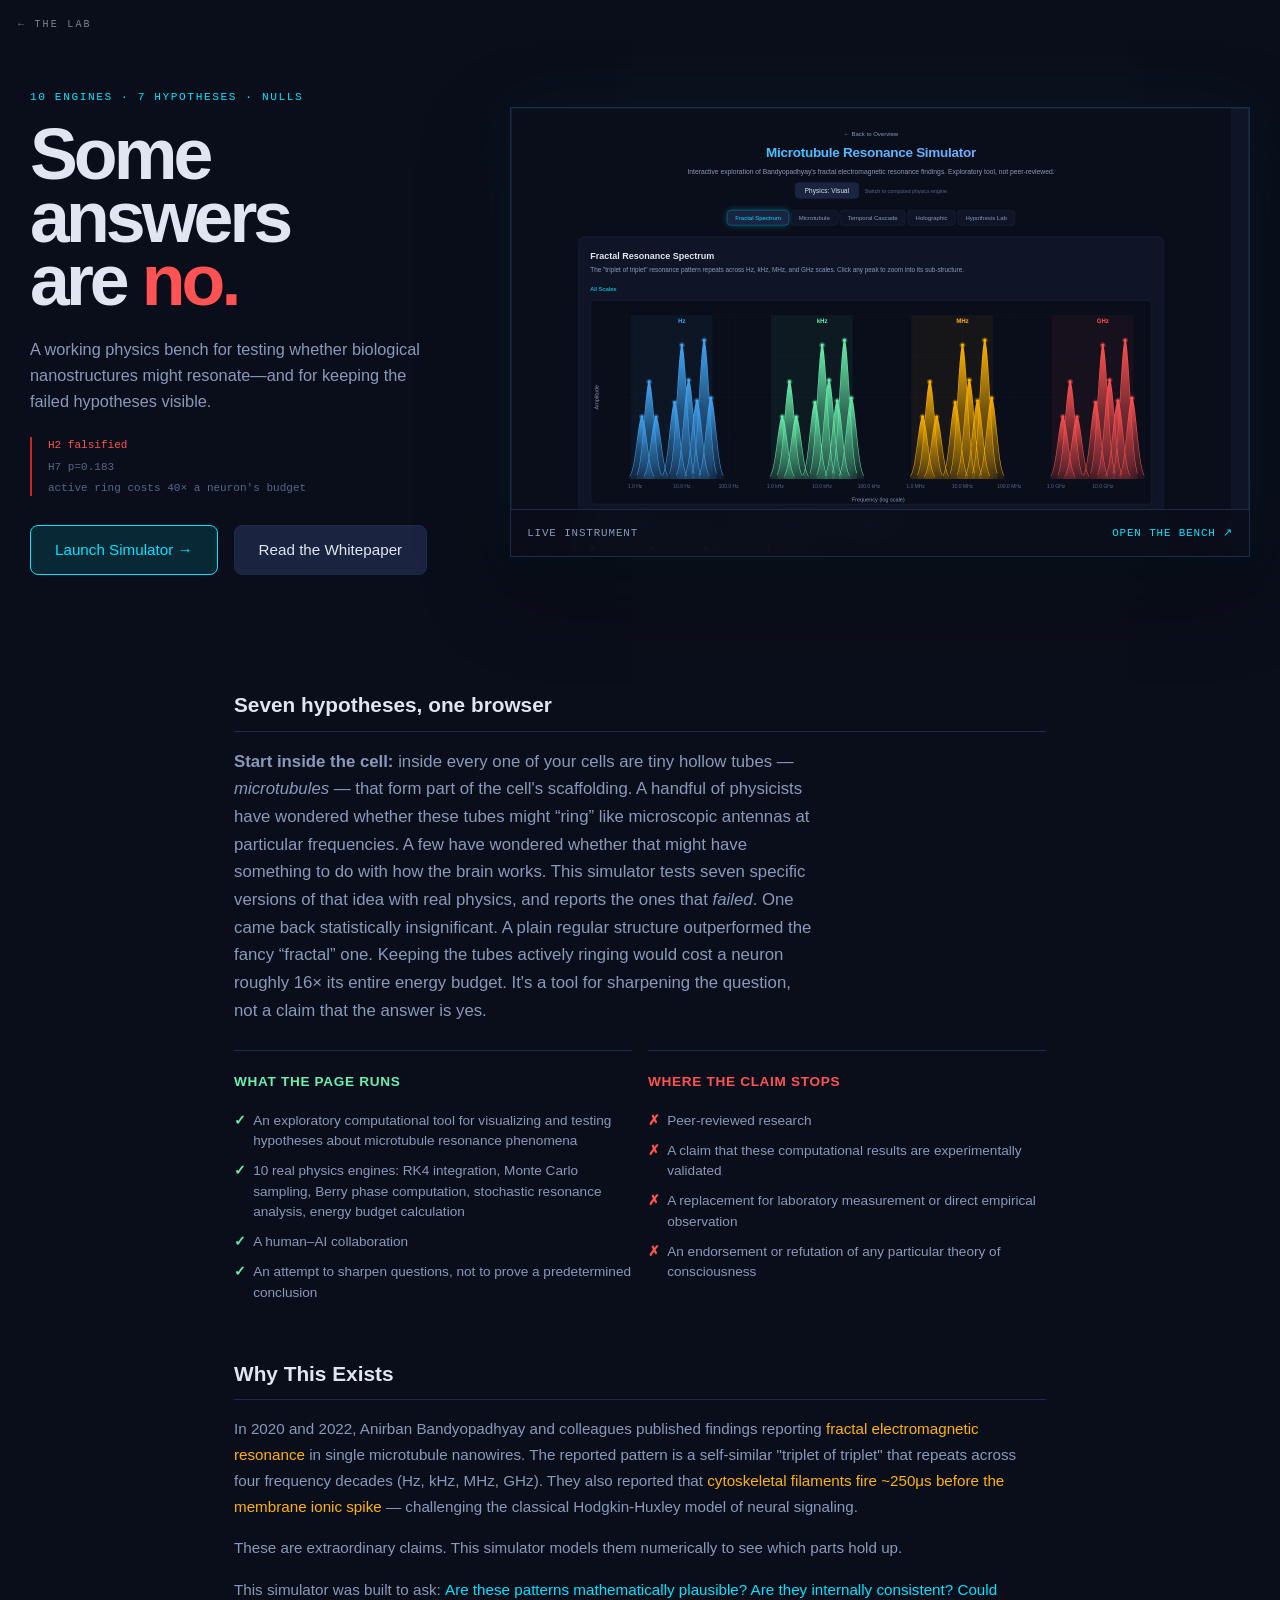
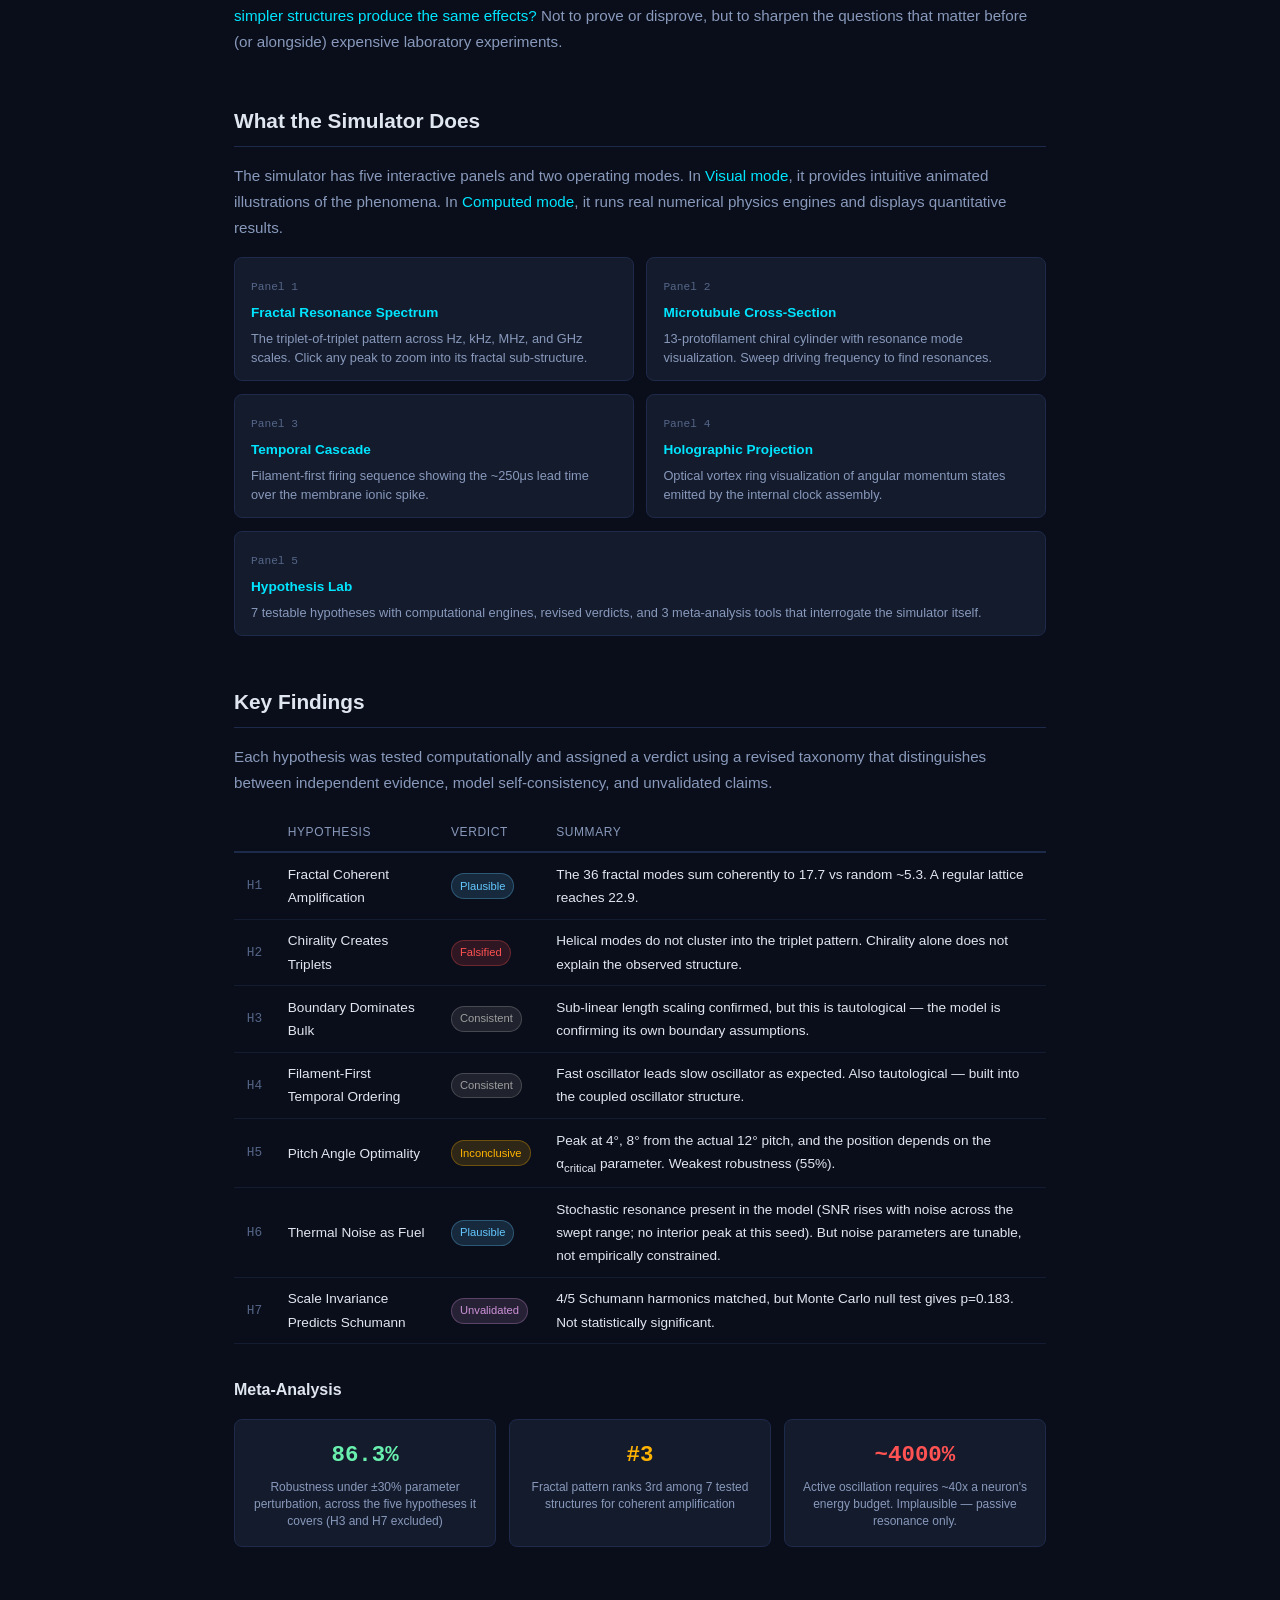
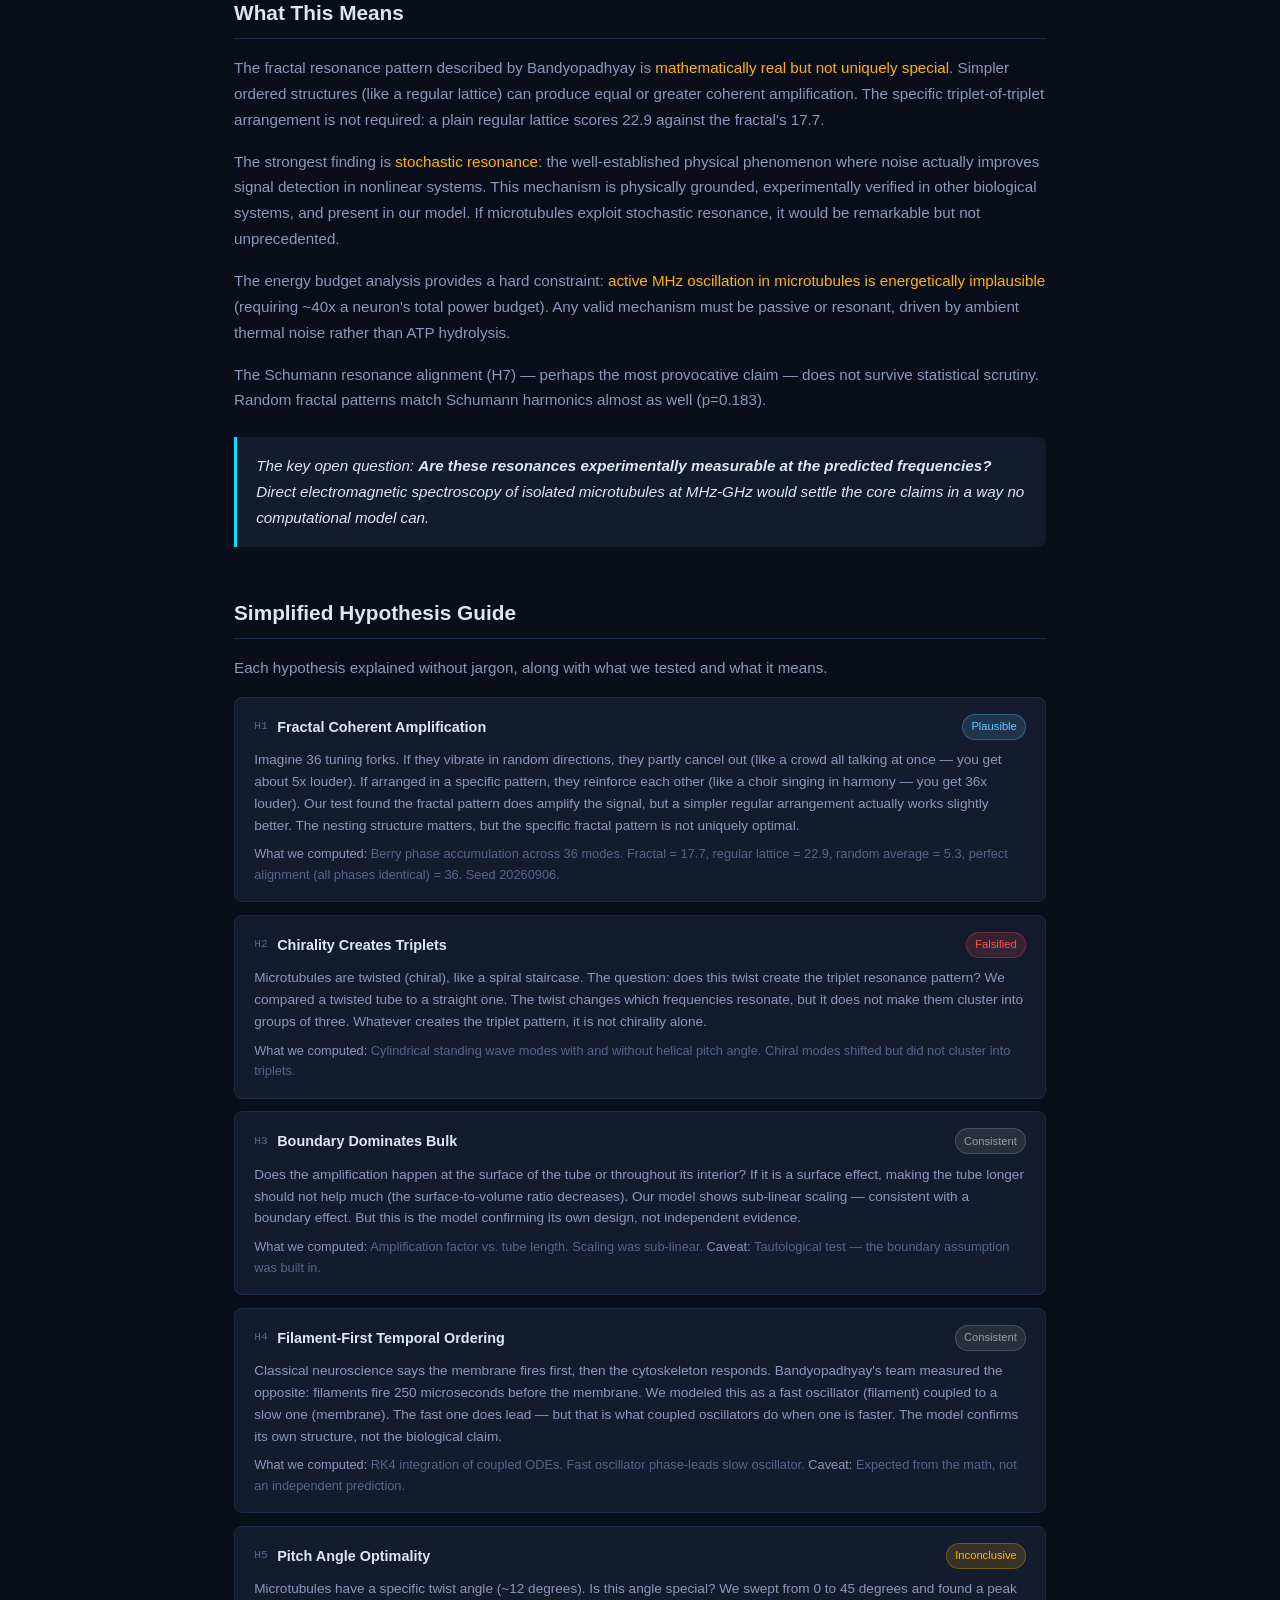
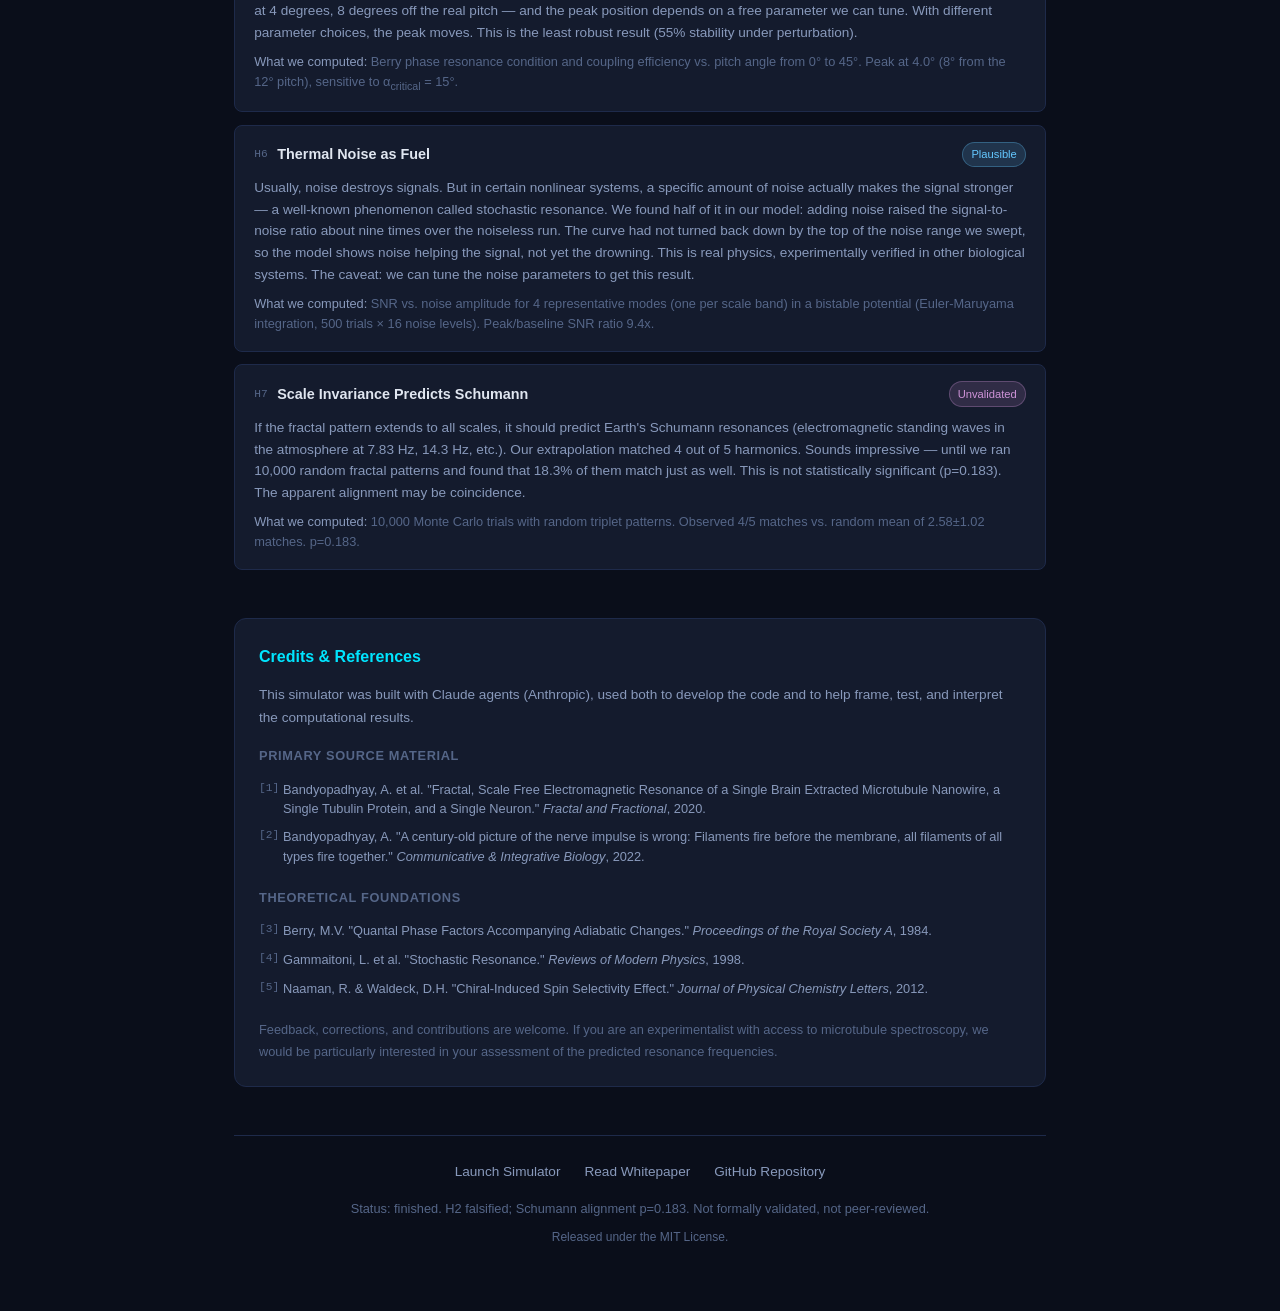
==== index.html @ 30b37627 "Fix three math errors the Flywheel math gate found - Drag: sustained Stokes power is the cycle avera" ====
<!DOCTYPE html>
<html lang="en">
<head>
  <meta charset="UTF-8">
  <meta name="viewport" content="width=device-width, initial-scale=1.0">
  <meta name="theme-color" content="#1c1510">
  <title>Microtubule Resonance Simulator — 10 engines test 7 quantum-biology hypotheses · Broken Branch</title>
  <meta name="description" content="An interactive computational exploration of fractal electromagnetic resonance in biological nanostructures, based on findings by Bandyopadhyay et al.">
  <link rel="canonical" href="https://www.brokenbranch.dev/labs/microtubule/">
  <meta property="og:type" content="website">
  <meta property="og:url" content="https://www.brokenbranch.dev/labs/microtubule/">
  <meta property="og:title" content="Microtubule Resonance Simulator">
  <meta property="og:description" content="An interactive computational exploration of fractal electromagnetic resonance in biological nanostructures, based on findings by Bandyopadhyay et al.">
  <meta property="og:site_name" content="Broken Branch">
  <meta property="og:image" content="https://www.brokenbranch.dev/labs/microtubule/assets/og.png">
  <meta property="og:image:width" content="1200">
  <meta property="og:image:height" content="630">
  <meta property="og:image:alt" content="Microtubule Resonance Simulator, a Broken Branch physics card.">
  <meta property="twitter:card" content="summary_large_image">
  <meta property="twitter:url" content="https://www.brokenbranch.dev/labs/microtubule/">
  <meta property="twitter:title" content="Microtubule Resonance Simulator">
  <meta property="twitter:description" content="An interactive computational exploration of fractal electromagnetic resonance in biological nanostructures, based on findings by Bandyopadhyay et al.">
  <meta property="twitter:image" content="https://www.brokenbranch.dev/labs/microtubule/assets/og.png">
  <meta name="twitter:image:alt" content="Microtubule Resonance Simulator, a Broken Branch physics card.">
  <link rel="icon" type="image/svg+xml" href="/assets/favicon.svg">
  <link rel="stylesheet" href="landing.css">
  <script type="application/ld+json">
  {"@context":"https://schema.org","@type":"BreadcrumbList","itemListElement":[
    {"@type":"ListItem","position":1,"name":"Home","item":"https://www.brokenbranch.dev/"},
    {"@type":"ListItem","position":2,"name":"The Lab","item":"https://www.brokenbranch.dev/labs/"},
    {"@type":"ListItem","position":3,"name":"Microtubule Resonance Simulator","item":"https://www.brokenbranch.dev/labs/microtubule/"}]}
  </script>
  <script type="application/ld+json">
  {"@context":"https://schema.org","@type":"SoftwareApplication","name":"Microtubule Resonance Simulator","url":"https://www.brokenbranch.dev/labs/microtubule/","applicationCategory":"EducationApplication","operatingSystem":"Web","offers":{"@type":"Offer","price":"0","priceCurrency":"USD"}}
  </script>
</head>
<body>

  <a href="/labs/" style="position:fixed;top:16px;left:18px;z-index:200;font-family:'JetBrains Mono','Consolas',monospace;font-size:10px;letter-spacing:.22em;text-transform:uppercase;color:#9aa0a6;text-decoration:none;opacity:.8">← the lab</a>

  <main>

  <!-- ============ HERO ============ -->
  <div class="hero">
    <div class="hero-shell">
      <div class="hero-copy">
        <p class="hero-eyebrow">10 engines · 7 hypotheses · nulls</p>
        <h1>Some answers<br>are <em>no.</em></h1>
        <p class="tagline">A working physics bench for testing whether biological nanostructures might resonate—and for keeping the failed hypotheses visible.</p>
        <p class="finding-line"><strong>H2 falsified</strong><span>H7 p=0.183</span><span>active ring costs 40× a neuron's budget</span></p>
        <div class="hero-actions">
          <a href="simulator.html" class="btn-primary">Launch Simulator &rarr;</a>
          <a href="whitepaper.html" class="btn-secondary">Read the Whitepaper</a>
        </div>
      </div>
      <div class="simulator-preview" role="group" aria-label="Live preview of the Microtubule Resonance Simulator">
        <iframe src="simulator.html" title="Microtubule Resonance Simulator preview" loading="eager" tabindex="-1"></iframe>
        <a href="simulator.html" class="preview-link" aria-label="Open the full Microtubule Resonance Simulator">
          <span>Live instrument</span>
          <strong>Open the bench &nearr;</strong>
        </a>
      </div>
    </div>
  </div>

  <div class="landing-container">

    <!-- ============ WHAT THIS IS ============ -->
    <section class="section">
      <h2 class="section-title">Seven hypotheses, one browser</h2>

      <p class="plain-words" style="font-size:1.05rem; line-height:1.65; max-width:62ch; margin:0 0 1.6rem;">
        <strong>Start inside the cell:</strong> inside every one of your cells are tiny hollow tubes &mdash;
        <em>microtubules</em> &mdash; that form part of the cell's scaffolding. A handful of physicists
        have wondered whether these tubes might &ldquo;ring&rdquo; like microscopic antennas at
        particular frequencies. A few have wondered whether that might have something to do with
        how the brain works. This simulator tests seven specific versions of that idea with real
        physics, and reports the ones that <em>failed</em>. One came back statistically
        insignificant. A plain regular structure outperformed the fancy &ldquo;fractal&rdquo; one.
        Keeping the tubes actively ringing would cost a neuron roughly 16&times; its entire energy
        budget. It's a tool for sharpening the question, not a claim that the answer is yes.
      </p>

      <div class="is-grid">
        <div class="is-card yes">
          <h3>What the page runs</h3>
          <ul>
            <li>An exploratory computational tool for visualizing and testing hypotheses about microtubule resonance phenomena</li>
            <li>10 real physics engines: RK4 integration, Monte Carlo sampling, Berry phase computation, stochastic resonance analysis, energy budget calculation</li>
            <li>A human&ndash;AI collaboration</li>
            <li>An attempt to sharpen questions, not to prove a predetermined conclusion</li>
          </ul>
        </div>
        <div class="is-card no">
          <h3>Where the claim stops</h3>
          <ul>
            <li>Peer-reviewed research</li>
            <li>A claim that these computational results are experimentally validated</li>
            <li>A replacement for laboratory measurement or direct empirical observation</li>
            <li>An endorsement or refutation of any particular theory of consciousness</li>
          </ul>
        </div>
      </div>

    </section>

    <!-- ============ WHY THIS EXISTS ============ -->
    <section class="section">
      <h2 class="section-title">Why This Exists</h2>
      <p>In 2020 and 2022, Anirban Bandyopadhyay and colleagues published findings reporting <span class="highlight">fractal electromagnetic resonance</span> in single microtubule nanowires. The reported pattern is a self-similar "triplet of triplet" that repeats across four frequency decades (Hz, kHz, MHz, GHz). They also reported that <span class="highlight">cytoskeletal filaments fire ~250&mu;s before the membrane ionic spike</span> &mdash; challenging the classical Hodgkin-Huxley model of neural signaling.</p>
      <p>These are extraordinary claims. This simulator models them numerically to see which parts hold up.</p>
      <p>This simulator was built to ask: <span class="emphasis">Are these patterns mathematically plausible? Are they internally consistent? Could simpler structures produce the same effects?</span> Not to prove or disprove, but to sharpen the questions that matter before (or alongside) expensive laboratory experiments.</p>
    </section>

    <!-- ============ WHAT THE SIMULATOR DOES ============ -->
    <section class="section">
      <h2 class="section-title">What the Simulator Does</h2>
      <p>The simulator has five interactive panels and two operating modes. In <span class="emphasis">Visual mode</span>, it provides intuitive animated illustrations of the phenomena. In <span class="emphasis">Computed mode</span>, it runs real numerical physics engines and displays quantitative results.</p>

      <div class="panels-grid">
        <div class="panel-preview">
          <span class="panel-num">Panel 1</span>
          <h3>Fractal Resonance Spectrum</h3>
          <p>The triplet-of-triplet pattern across Hz, kHz, MHz, and GHz scales. Click any peak to zoom into its fractal sub-structure.</p>
        </div>
        <div class="panel-preview">
          <span class="panel-num">Panel 2</span>
          <h3>Microtubule Cross-Section</h3>
          <p>13-protofilament chiral cylinder with resonance mode visualization. Sweep driving frequency to find resonances.</p>
        </div>
        <div class="panel-preview">
          <span class="panel-num">Panel 3</span>
          <h3>Temporal Cascade</h3>
          <p>Filament-first firing sequence showing the ~250&mu;s lead time over the membrane ionic spike.</p>
        </div>
        <div class="panel-preview">
          <span class="panel-num">Panel 4</span>
          <h3>Holographic Projection</h3>
          <p>Optical vortex ring visualization of angular momentum states emitted by the internal clock assembly.</p>
        </div>
        <div class="panel-preview full-width">
          <span class="panel-num">Panel 5</span>
          <h3>Hypothesis Lab</h3>
          <p>7 testable hypotheses with computational engines, revised verdicts, and 3 meta-analysis tools that interrogate the simulator itself.</p>
        </div>
      </div>
    </section>

    <!-- ============ KEY FINDINGS ============ -->
    <section class="section">
      <h2 class="section-title">Key Findings</h2>
      <p>Each hypothesis was tested computationally and assigned a verdict using a revised taxonomy that distinguishes between independent evidence, model self-consistency, and unvalidated claims.</p>

      <table class="results-table">
        <thead>
          <tr>
            <th></th>
            <th>Hypothesis</th>
            <th>Verdict</th>
            <th>Summary</th>
          </tr>
        </thead>
        <tbody>
          <tr>
            <td class="hypo-id-col">H1</td>
            <td>Fractal Coherent Amplification</td>
            <td><span class="verdict-badge plausible">Plausible</span></td>
            <td>The 36 fractal modes sum coherently to 17.7 vs random ~5.3. A regular lattice reaches 22.9.</td>
          </tr>
          <tr>
            <td class="hypo-id-col">H2</td>
            <td>Chirality Creates Triplets</td>
            <td><span class="verdict-badge falsified">Falsified</span></td>
            <td>Helical modes do not cluster into the triplet pattern. Chirality alone does not explain the observed structure.</td>
          </tr>
          <tr>
            <td class="hypo-id-col">H3</td>
            <td>Boundary Dominates Bulk</td>
            <td><span class="verdict-badge consistent">Consistent</span></td>
            <td>Sub-linear length scaling confirmed, but this is tautological &mdash; the model is confirming its own boundary assumptions.</td>
          </tr>
          <tr>
            <td class="hypo-id-col">H4</td>
            <td>Filament-First Temporal Ordering</td>
            <td><span class="verdict-badge consistent">Consistent</span></td>
            <td>Fast oscillator leads slow oscillator as expected. Also tautological &mdash; built into the coupled oscillator structure.</td>
          </tr>
          <tr>
            <td class="hypo-id-col">H5</td>
            <td>Pitch Angle Optimality</td>
            <td><span class="verdict-badge inconclusive">Inconclusive</span></td>
            <td>Peak at 4&deg;, 8&deg; from the actual 12&deg; pitch, and the position depends on the &alpha;<sub>critical</sub> parameter. Weakest robustness (55%).</td>
          </tr>
          <tr>
            <td class="hypo-id-col">H6</td>
            <td>Thermal Noise as Fuel</td>
            <td><span class="verdict-badge plausible">Plausible</span></td>
            <td>Stochastic resonance present in the model (SNR rises with noise across the swept range; no interior peak at this seed). But noise parameters are tunable, not empirically constrained.</td>
          </tr>
          <tr>
            <td class="hypo-id-col">H7</td>
            <td>Scale Invariance Predicts Schumann</td>
            <td><span class="verdict-badge unvalidated">Unvalidated</span></td>
            <td>4/5 Schumann harmonics matched, but Monte Carlo null test gives p=0.183. Not statistically significant.</td>
          </tr>
        </tbody>
      </table>

      <h3 style="font-size: 1rem; color: var(--text); margin-top: 2rem; margin-bottom: 0.8rem;">Meta-Analysis</h3>
      <div class="meta-highlights">
        <div class="meta-card good">
          <div class="meta-value">86.3%</div>
          <div class="meta-label">Robustness under &plusmn;30% parameter perturbation, across the five hypotheses it covers (H3 and H7 excluded)</div>
        </div>
        <div class="meta-card warn">
          <div class="meta-value">#3</div>
          <div class="meta-label">Fractal pattern ranks 3rd among 7 tested structures for coherent amplification</div>
        </div>
        <div class="meta-card bad">
          <div class="meta-value">~4000%</div>
          <div class="meta-label">Active oscillation requires ~40x a neuron's energy budget. Implausible &mdash; passive resonance only.</div>
        </div>
      </div>
    </section>

    <!-- ============ WHAT THIS MEANS ============ -->
    <section class="section">
      <h2 class="section-title">What This Means</h2>
      <p>The fractal resonance pattern described by Bandyopadhyay is <span class="highlight">mathematically real but not uniquely special</span>. Simpler ordered structures (like a regular lattice) can produce equal or greater coherent amplification. The specific triplet-of-triplet arrangement is not required: a plain regular lattice scores 22.9 against the fractal's 17.7.</p>
      <p>The strongest finding is <span class="highlight">stochastic resonance</span>: the well-established physical phenomenon where noise actually improves signal detection in nonlinear systems. This mechanism is physically grounded, experimentally verified in other biological systems, and present in our model. If microtubules exploit stochastic resonance, it would be remarkable but not unprecedented.</p>
      <p>The energy budget analysis provides a hard constraint: <span class="highlight">active MHz oscillation in microtubules is energetically implausible</span> (requiring ~40x a neuron's total power budget). Any valid mechanism must be passive or resonant, driven by ambient thermal noise rather than ATP hydrolysis.</p>
      <p>The Schumann resonance alignment (H7) &mdash; perhaps the most provocative claim &mdash; does not survive statistical scrutiny. Random fractal patterns match Schumann harmonics almost as well (p=0.183).</p>

      <div class="callout">
        The key open question: <strong>Are these resonances experimentally measurable at the predicted frequencies?</strong> Direct electromagnetic spectroscopy of isolated microtubules at MHz-GHz would settle the core claims in a way no computational model can.
      </div>
    </section>

    <!-- ============ SIMPLIFIED HYPOTHESIS GUIDE ============ -->
    <section class="section">
      <h2 class="section-title">Simplified Hypothesis Guide</h2>
      <p>Each hypothesis explained without jargon, along with what we tested and what it means.</p>

      <div class="hypo-guide-grid">
        <div class="hypo-guide-card">
          <div class="hypo-guide-header">
            <span class="hg-id">H1</span>
            <h3>Fractal Coherent Amplification</h3>
            <span class="verdict-badge plausible">Plausible</span>
          </div>
          <p>Imagine 36 tuning forks. If they vibrate in random directions, they partly cancel out (like a crowd all talking at once &mdash; you get about 5x louder). If arranged in a specific pattern, they reinforce each other (like a choir singing in harmony &mdash; you get 36x louder). Our test found the fractal pattern does amplify the signal, but a simpler regular arrangement actually works slightly better. The nesting structure matters, but the specific fractal pattern is not uniquely optimal.</p>
          <p class="hg-test"><strong>What we computed:</strong> Berry phase accumulation across 36 modes. Fractal = 17.7, regular lattice = 22.9, random average = 5.3, perfect alignment (all phases identical) = 36. Seed 20260906.</p>
        </div>

        <div class="hypo-guide-card">
          <div class="hypo-guide-header">
            <span class="hg-id">H2</span>
            <h3>Chirality Creates Triplets</h3>
            <span class="verdict-badge falsified">Falsified</span>
          </div>
          <p>Microtubules are twisted (chiral), like a spiral staircase. The question: does this twist create the triplet resonance pattern? We compared a twisted tube to a straight one. The twist changes which frequencies resonate, but it does not make them cluster into groups of three. Whatever creates the triplet pattern, it is not chirality alone.</p>
          <p class="hg-test"><strong>What we computed:</strong> Cylindrical standing wave modes with and without helical pitch angle. Chiral modes shifted but did not cluster into triplets.</p>
        </div>

        <div class="hypo-guide-card">
          <div class="hypo-guide-header">
            <span class="hg-id">H3</span>
            <h3>Boundary Dominates Bulk</h3>
            <span class="verdict-badge consistent">Consistent</span>
          </div>
          <p>Does the amplification happen at the surface of the tube or throughout its interior? If it is a surface effect, making the tube longer should not help much (the surface-to-volume ratio decreases). Our model shows sub-linear scaling &mdash; consistent with a boundary effect. But this is the model confirming its own design, not independent evidence.</p>
          <p class="hg-test"><strong>What we computed:</strong> Amplification factor vs. tube length. Scaling was sub-linear. <strong>Caveat:</strong> Tautological test &mdash; the boundary assumption was built in.</p>
        </div>

        <div class="hypo-guide-card">
          <div class="hypo-guide-header">
            <span class="hg-id">H4</span>
            <h3>Filament-First Temporal Ordering</h3>
            <span class="verdict-badge consistent">Consistent</span>
          </div>
          <p>Classical neuroscience says the membrane fires first, then the cytoskeleton responds. Bandyopadhyay's team measured the opposite: filaments fire 250 microseconds before the membrane. We modeled this as a fast oscillator (filament) coupled to a slow one (membrane). The fast one does lead &mdash; but that is what coupled oscillators do when one is faster. The model confirms its own structure, not the biological claim.</p>
          <p class="hg-test"><strong>What we computed:</strong> RK4 integration of coupled ODEs. Fast oscillator phase-leads slow oscillator. <strong>Caveat:</strong> Expected from the math, not an independent prediction.</p>
        </div>

        <div class="hypo-guide-card">
          <div class="hypo-guide-header">
            <span class="hg-id">H5</span>
            <h3>Pitch Angle Optimality</h3>
            <span class="verdict-badge inconclusive">Inconclusive</span>
          </div>
          <p>Microtubules have a specific twist angle (~12 degrees). Is this angle special? We swept from 0 to 45 degrees and found a peak at 4 degrees, 8 degrees off the real pitch &mdash; and the peak position depends on a free parameter we can tune. With different parameter choices, the peak moves. This is the least robust result (55% stability under perturbation).</p>
          <p class="hg-test"><strong>What we computed:</strong> Berry phase resonance condition and coupling efficiency vs. pitch angle from 0&deg; to 45&deg;. Peak at 4.0&deg; (8&deg; from the 12&deg; pitch), sensitive to &alpha;<sub>critical</sub> = 15&deg;.</p>
        </div>

        <div class="hypo-guide-card">
          <div class="hypo-guide-header">
            <span class="hg-id">H6</span>
            <h3>Thermal Noise as Fuel</h3>
            <span class="verdict-badge plausible">Plausible</span>
          </div>
          <p>Usually, noise destroys signals. But in certain nonlinear systems, a specific amount of noise actually makes the signal stronger &mdash; a well-known phenomenon called stochastic resonance. We found half of it in our model: adding noise raised the signal-to-noise ratio about nine times over the noiseless run. The curve had not turned back down by the top of the noise range we swept, so the model shows noise helping the signal, not yet the drowning. This is real physics, experimentally verified in other biological systems. The caveat: we can tune the noise parameters to get this result.</p>
          <p class="hg-test"><strong>What we computed:</strong> SNR vs. noise amplitude for 4 representative modes (one per scale band) in a bistable potential (Euler-Maruyama integration, 500 trials &times; 16 noise levels). Peak/baseline SNR ratio 9.4x.</p>
        </div>

        <div class="hypo-guide-card">
          <div class="hypo-guide-header">
            <span class="hg-id">H7</span>
            <h3>Scale Invariance Predicts Schumann</h3>
            <span class="verdict-badge unvalidated">Unvalidated</span>
          </div>
          <p>If the fractal pattern extends to all scales, it should predict Earth's Schumann resonances (electromagnetic standing waves in the atmosphere at 7.83 Hz, 14.3 Hz, etc.). Our extrapolation matched 4 out of 5 harmonics. Sounds impressive &mdash; until we ran 10,000 random fractal patterns and found that 18.3% of them match just as well. This is not statistically significant (p=0.183). The apparent alignment may be coincidence.</p>
          <p class="hg-test"><strong>What we computed:</strong> 10,000 Monte Carlo trials with random triplet patterns. Observed 4/5 matches vs. random mean of 2.58&plusmn;1.02 matches. p=0.183.</p>
        </div>
      </div>
    </section>

    <!-- ============ CREDITS & REFERENCES ============ -->
    <div class="credits-section">
      <h3>Credits &amp; References</h3>
      <p style="font-size: 0.85rem; color: var(--text-dim); margin-bottom: 1rem;">This simulator was built with Claude agents (Anthropic), used both to develop the code and to help frame, test, and interpret the computational results.</p>

      <h4 style="font-size: 0.8rem; color: var(--text-muted); text-transform: uppercase; letter-spacing: 0.05em; margin-bottom: 0.5rem;">Primary Source Material</h4>
      <ol class="references-list">
        <li data-num="[1]">Bandyopadhyay, A. et al. "Fractal, Scale Free Electromagnetic Resonance of a Single Brain Extracted Microtubule Nanowire, a Single Tubulin Protein, and a Single Neuron." <em>Fractal and Fractional</em>, 2020.</li>
        <li data-num="[2]">Bandyopadhyay, A. "A century-old picture of the nerve impulse is wrong: Filaments fire before the membrane, all filaments of all types fire together." <em>Communicative &amp; Integrative Biology</em>, 2022.</li>
      </ol>

      <h4 style="font-size: 0.8rem; color: var(--text-muted); text-transform: uppercase; letter-spacing: 0.05em; margin-top: 1rem; margin-bottom: 0.5rem;">Theoretical Foundations</h4>
      <ol class="references-list" start="3">
        <li data-num="[3]">Berry, M.V. "Quantal Phase Factors Accompanying Adiabatic Changes." <em>Proceedings of the Royal Society A</em>, 1984.</li>
        <li data-num="[4]">Gammaitoni, L. et al. "Stochastic Resonance." <em>Reviews of Modern Physics</em>, 1998.</li>
        <li data-num="[5]">Naaman, R. &amp; Waldeck, D.H. "Chiral-Induced Spin Selectivity Effect." <em>Journal of Physical Chemistry Letters</em>, 2012.</li>
      </ol>

      <p style="font-size: 0.8rem; color: var(--text-muted); margin-top: 1rem;">Feedback, corrections, and contributions are welcome. If you are an experimentalist with access to microtubule spectroscopy, we would be particularly interested in your assessment of the predicted resonance frequencies.</p>
    </div>

    <!-- ============ FOOTER ============ -->
    <footer class="landing-footer">
      <div class="footer-links">
        <a href="simulator.html">Launch Simulator</a>
        <a href="whitepaper.html">Read Whitepaper</a>
        <a href="https://github.com/benskamps/microtubule-resonance-sim" id="githubLink" target="_blank" rel="noopener">GitHub Repository</a>
      </div>
      <p class="footer-status">Status: finished. H2 falsified; Schumann alignment p=0.183. Not formally validated, not peer-reviewed.</p>
      <p class="footer-license">Released under the MIT License.</p>
    </footer>

  </div>
  </main>

    <!-- Vercel Web Analytics -->
    <script src="/js/va-shim.js"></script>
    <script defer src="/_vercel/insights/script.js"></script>
</body>
</html>
---- landing.css ----
/* ============================================
   Landing Page Styles
   Extends the bioluminescent design system
   ============================================ */

/* Reuse the same design tokens as the simulator */
:root {
  --bg-deep: #0a0e1a;
  --bg-panel: #0f1526;
  --bg-card: #141b2d;
  --bg-hover: #1a2340;
  --border: #1e2a4a;
  --border-glow: #2a4a8a;

  --cyan: #00e5ff;
  --cyan-dim: #0088aa;
  --cyan-glow: rgba(0, 229, 255, 0.3);
  --amber: #ffb300;
  --amber-dim: #aa7700;
  --amber-glow: rgba(255, 179, 0, 0.3);
  --purple: #b388ff;
  --purple-dim: #7c4dff;
  --purple-glow: rgba(179, 136, 255, 0.3);
  --green: #69f0ae;
  --green-dim: #2e7d32;
  --red: #ff5252;
  --red-dim: #c62828;
  --pink: #ff80ab;

  --text: #e0e6f0;
  --text-dim: #8899bb;
  --text-muted: #556688;

  --font-mono: 'JetBrains Mono', 'Fira Code', 'Consolas', monospace;
  --font-sans: 'Inter', -apple-system, BlinkMacSystemFont, 'Segoe UI', sans-serif;

  --radius: 8px;
  --radius-lg: 12px;
}

* {
  margin: 0;
  padding: 0;
  box-sizing: border-box;
}

html {
  font-size: 16px;
  scroll-behavior: smooth;
}

body {
  background: var(--bg-deep);
  color: var(--text);
  font-family: var(--font-sans);
  line-height: 1.7;
  min-height: 100vh;
  overflow-x: hidden;
}

/* ---- Container ---- */
.landing-container {
  max-width: 860px;
  margin: 0 auto;
  padding: 0 1.5rem 4rem;
}

/* ---- Hero ---- */
.hero {
  width: min(1220px, calc(100% - 3rem));
  margin: 0 auto;
  padding: 5.5rem 0 4rem;
}

.hero-shell {
  display: grid;
  grid-template-columns: minmax(290px, 0.72fr) minmax(500px, 1.28fr);
  gap: clamp(2rem, 5vw, 5.5rem);
  align-items: center;
}

.hero-eyebrow {
  color: var(--cyan);
  font-family: var(--font-mono);
  font-size: 0.7rem;
  letter-spacing: 0.14em;
  text-transform: uppercase;
  margin-bottom: 1rem;
}

.hero h1 {
  font-size: clamp(3rem, 5.6vw, 5.7rem);
  font-weight: 700;
  letter-spacing: -0.055em;
  color: var(--text);
  line-height: 0.88;
}

.hero h1 em {
  color: var(--red);
  font-style: normal;
}

.hero .tagline {
  color: var(--text-dim);
  font-size: 1.02rem;
  margin-top: 1.5rem;
  max-width: 46ch;
  line-height: 1.6;
}

.finding-line {
  display: grid;
  gap: 0.35rem;
  margin-top: 1.4rem;
  padding-left: 1rem;
  border-left: 2px solid var(--red-dim);
  color: var(--text-muted);
  font-family: var(--font-mono);
  font-size: 0.69rem;
  line-height: 1.45;
}

.finding-line strong { color: var(--red); font-weight: 500; }

.simulator-preview {
  position: relative;
  height: 450px;
  overflow: hidden;
  border: 1px solid var(--border);
  background: var(--bg-panel);
  box-shadow: 0 30px 80px rgba(0, 0, 0, 0.36), 0 0 70px rgba(0, 229, 255, 0.055);
}

.simulator-preview::after {
  content: "";
  position: absolute;
  inset: 0;
  pointer-events: none;
  box-shadow: inset 0 0 0 1px rgba(0, 229, 255, 0.08);
}

.simulator-preview iframe {
  width: 1440px;
  height: 900px;
  border: 0;
  transform: scale(0.5);
  transform-origin: top left;
  pointer-events: none;
}

.preview-link {
  position: absolute;
  right: 0;
  bottom: 0;
  left: 0;
  z-index: 2;
  display: flex;
  justify-content: space-between;
  align-items: center;
  padding: 0.85rem 1rem;
  background: rgba(10, 14, 26, 0.9);
  border-top: 1px solid var(--border);
  color: var(--text-dim);
  font-family: var(--font-mono);
  font-size: 0.68rem;
  letter-spacing: 0.08em;
  text-decoration: none;
  text-transform: uppercase;
  backdrop-filter: blur(10px);
}

.preview-link strong { color: var(--cyan); font-weight: 500; }
.preview-link:hover strong { color: #fff; }

.hero-actions {
  display: flex;
  gap: 1rem;
  margin-top: 1.8rem;
  flex-wrap: wrap;
}

.btn-primary {
  display: inline-flex;
  align-items: center;
  gap: 0.5rem;
  padding: 0.7rem 1.5rem;
  background: rgba(0, 229, 255, 0.12);
  border: 1px solid var(--cyan);
  color: var(--cyan);
  font-size: 0.95rem;
  font-family: var(--font-sans);
  font-weight: 500;
  border-radius: var(--radius);
  cursor: pointer;
  text-decoration: none;
  transition: all 0.2s;
}

.btn-primary:hover {
  background: rgba(0, 229, 255, 0.2);
  box-shadow: 0 0 16px var(--cyan-glow);
}

.btn-secondary {
  display: inline-flex;
  align-items: center;
  gap: 0.5rem;
  padding: 0.7rem 1.5rem;
  background: var(--bg-hover);
  border: 1px solid var(--border);
  color: var(--text);
  font-size: 0.95rem;
  font-family: var(--font-sans);
  font-weight: 500;
  border-radius: var(--radius);
  cursor: pointer;
  text-decoration: none;
  transition: all 0.2s;
}

.btn-secondary:hover {
  border-color: var(--border-glow);
  color: var(--cyan);
}

/* ---- Sections ---- */
.section {
  margin-top: 3rem;
}

.section-title {
  font-size: 1.3rem;
  font-weight: 600;
  color: var(--text);
  margin-bottom: 1rem;
  padding-bottom: 0.5rem;
  border-bottom: 1px solid var(--border);
}

.section p {
  color: var(--text-dim);
  margin-bottom: 1rem;
  font-size: 0.95rem;
}

.section p:last-child {
  margin-bottom: 0;
}

.highlight {
  color: var(--amber);
  font-weight: 500;
}

.emphasis {
  color: var(--cyan);
  font-weight: 500;
}

/* ---- Is / Is Not Grid ---- */
.is-grid {
  display: grid;
  grid-template-columns: 1fr 1fr;
  gap: 1rem;
  margin-top: 1rem;
}

.is-card {
  border-top: 1px solid var(--border);
  padding: 1.2rem 0 0;
}

.is-card h3 {
  font-size: 0.85rem;
  text-transform: uppercase;
  letter-spacing: 0.05em;
  margin-bottom: 0.8rem;
}

.is-card.yes h3 {
  color: var(--green);
}

.is-card.no h3 {
  color: var(--red);
}

.is-card ul {
  list-style: none;
  padding: 0;
}

.is-card li {
  font-size: 0.85rem;
  color: var(--text-dim);
  padding: 0.3rem 0;
  padding-left: 1.2rem;
  position: relative;
  line-height: 1.5;
}

.is-card.yes li::before {
  content: "\2713";
  position: absolute;
  left: 0;
  color: var(--green);
  font-weight: 700;
}

.is-card.no li::before {
  content: "\2717";
  position: absolute;
  left: 0;
  color: var(--red);
  font-weight: 700;
}

/* ---- Quote Block ---- */
.callout {
  background: var(--bg-card);
  border-left: 3px solid var(--cyan);
  padding: 1rem 1.2rem;
  margin: 1.5rem 0;
  border-radius: 0 var(--radius) var(--radius) 0;
  font-style: italic;
  color: var(--text);
  font-size: 0.95rem;
}

/* ---- Panels Preview ---- */
.panels-grid {
  display: grid;
  grid-template-columns: 1fr 1fr;
  gap: 0.8rem;
  margin-top: 1rem;
}

.panel-preview {
  background: var(--bg-card);
  border: 1px solid var(--border);
  border-radius: var(--radius);
  padding: 0.8rem 1rem;
}

.panel-preview .panel-num {
  font-family: var(--font-mono);
  font-size: 0.7rem;
  color: var(--text-muted);
}

.panel-preview h3 {
  font-size: 0.85rem;
  color: var(--cyan);
  margin: 0.2rem 0 0.3rem;
}

.panel-preview p {
  font-size: 0.8rem;
  color: var(--text-dim);
  margin: 0;
  line-height: 1.5;
}

.panel-preview.full-width {
  grid-column: 1 / -1;
}

/* ---- Results Table ---- */
.results-table {
  width: 100%;
  border-collapse: collapse;
  margin-top: 1rem;
  font-size: 0.85rem;
}

.results-table th {
  text-align: left;
  padding: 0.6rem 0.8rem;
  color: var(--text-dim);
  font-weight: 500;
  border-bottom: 2px solid var(--border);
  font-size: 0.75rem;
  text-transform: uppercase;
  letter-spacing: 0.05em;
}

.results-table td {
  padding: 0.6rem 0.8rem;
  border-bottom: 1px solid rgba(30, 42, 74, 0.5);
  color: var(--text);
}

.results-table tr:hover td {
  background: rgba(0, 229, 255, 0.03);
}

.results-table .hypo-id-col {
  font-family: var(--font-mono);
  font-size: 0.8rem;
  color: var(--text-muted);
  white-space: nowrap;
}

/* ---- Verdict Badges (reused from simulator) ---- */
.verdict-badge {
  display: inline-flex;
  align-items: center;
  padding: 0.15rem 0.5rem;
  border-radius: 999px;
  font-size: 0.7rem;
  font-weight: 500;
  white-space: nowrap;
}

.verdict-badge.plausible {
  background: rgba(100, 200, 255, 0.15);
  color: #64c8ff;
  border: 1px solid rgba(100, 200, 255, 0.3);
}

.verdict-badge.falsified {
  background: rgba(255, 82, 82, 0.15);
  color: var(--red);
  border: 1px solid rgba(255, 82, 82, 0.3);
}

.verdict-badge.consistent {
  background: rgba(158, 158, 158, 0.15);
  color: #9e9e9e;
  border: 1px solid rgba(158, 158, 158, 0.3);
}

.verdict-badge.inconclusive {
  background: rgba(255, 179, 0, 0.15);
  color: var(--amber);
  border: 1px solid rgba(255, 179, 0, 0.3);
}

.verdict-badge.unvalidated {
  background: rgba(206, 147, 216, 0.15);
  color: #ce93d8;
  border: 1px solid rgba(206, 147, 216, 0.3);
}

/* ---- Meta Highlights ---- */
.meta-highlights {
  display: grid;
  grid-template-columns: repeat(3, 1fr);
  gap: 0.8rem;
  margin-top: 1rem;
}

.meta-card {
  background: var(--bg-card);
  border: 1px solid var(--border);
  border-radius: var(--radius);
  padding: 1rem;
  text-align: center;
}

.meta-card .meta-value {
  font-family: var(--font-mono);
  font-size: 1.4rem;
  font-weight: 700;
  margin-bottom: 0.3rem;
}

.meta-card .meta-label {
  font-size: 0.75rem;
  color: var(--text-dim);
  line-height: 1.4;
}

.meta-card.good .meta-value { color: var(--green); }
.meta-card.warn .meta-value { color: var(--amber); }
.meta-card.bad .meta-value { color: var(--red); }

/* ---- Hypothesis Guide Cards ---- */
.hypo-guide-grid {
  display: grid;
  grid-template-columns: 1fr;
  gap: 0.8rem;
  margin-top: 1rem;
}

.hypo-guide-card {
  background: var(--bg-card);
  border: 1px solid var(--border);
  border-radius: var(--radius);
  padding: 1rem 1.2rem;
}

.hypo-guide-header {
  display: flex;
  align-items: center;
  gap: 0.6rem;
  margin-bottom: 0.6rem;
}

.hypo-guide-header .hg-id {
  font-family: var(--font-mono);
  font-size: 0.7rem;
  color: var(--text-muted);
}

.hypo-guide-header h3 {
  font-size: 0.9rem;
  color: var(--text);
  font-weight: 600;
  flex: 1;
}

.hypo-guide-card p {
  font-size: 0.85rem;
  color: var(--text-dim);
  margin: 0;
  line-height: 1.6;
}

.hypo-guide-card .hg-test {
  margin-top: 0.5rem;
  font-size: 0.8rem;
  color: var(--text-muted);
}

.hypo-guide-card .hg-test strong {
  color: var(--text-dim);
  font-weight: 500;
}

/* ---- Credits ---- */
.credits-section {
  margin-top: 3rem;
  padding: 1.5rem;
  background: var(--bg-card);
  border: 1px solid var(--border);
  border-radius: var(--radius-lg);
}

.credits-section h3 {
  font-size: 1rem;
  color: var(--cyan);
  margin-bottom: 0.8rem;
}

.references-list {
  list-style: none;
  padding: 0;
}

.references-list li {
  font-size: 0.8rem;
  color: var(--text-dim);
  padding: 0.3rem 0;
  padding-left: 1.5rem;
  position: relative;
  line-height: 1.5;
}

.references-list li::before {
  content: attr(data-num);
  position: absolute;
  left: 0;
  color: var(--text-muted);
  font-family: var(--font-mono);
  font-size: 0.7rem;
}

/* ---- Footer ---- */
.landing-footer {
  margin-top: 3rem;
  padding-top: 1.5rem;
  border-top: 1px solid var(--border);
  text-align: center;
}

.footer-links {
  display: flex;
  justify-content: center;
  gap: 1.5rem;
  flex-wrap: wrap;
  margin-bottom: 1rem;
}

.footer-links a {
  color: var(--text-dim);
  text-decoration: none;
  font-size: 0.85rem;
  transition: color 0.2s;
}

.footer-links a:hover {
  color: var(--cyan);
}

.footer-status {
  font-size: 0.8rem;
  color: var(--text-muted);
  max-width: 640px;
  margin: 0 auto 0.5rem;
  line-height: 1.5;
}

.footer-license {
  font-size: 0.75rem;
  color: var(--text-muted);
}

/* ---- Responsive ---- */
@media (max-width: 768px) {
  .hero {
    width: min(100% - 2rem, 680px);
    padding-top: 5rem;
  }
  .hero-shell { grid-template-columns: 1fr; }
  .hero h1 { font-size: clamp(3.25rem, 15vw, 5rem); }
  .simulator-preview { height: 216px; }
  .simulator-preview iframe { transform: scale(0.24); }
  .is-grid { grid-template-columns: 1fr; }
  .panels-grid { grid-template-columns: 1fr; }
  .meta-highlights { grid-template-columns: 1fr; }
  .hero-actions { flex-direction: column; align-items: flex-start; }
}

/* ---- Scrollbar (match simulator) ---- */
::-webkit-scrollbar { width: 6px; }
::-webkit-scrollbar-track { background: var(--bg-deep); }
::-webkit-scrollbar-thumb { background: var(--border); border-radius: 3px; }
::-webkit-scrollbar-thumb:hover { background: var(--border-glow); }
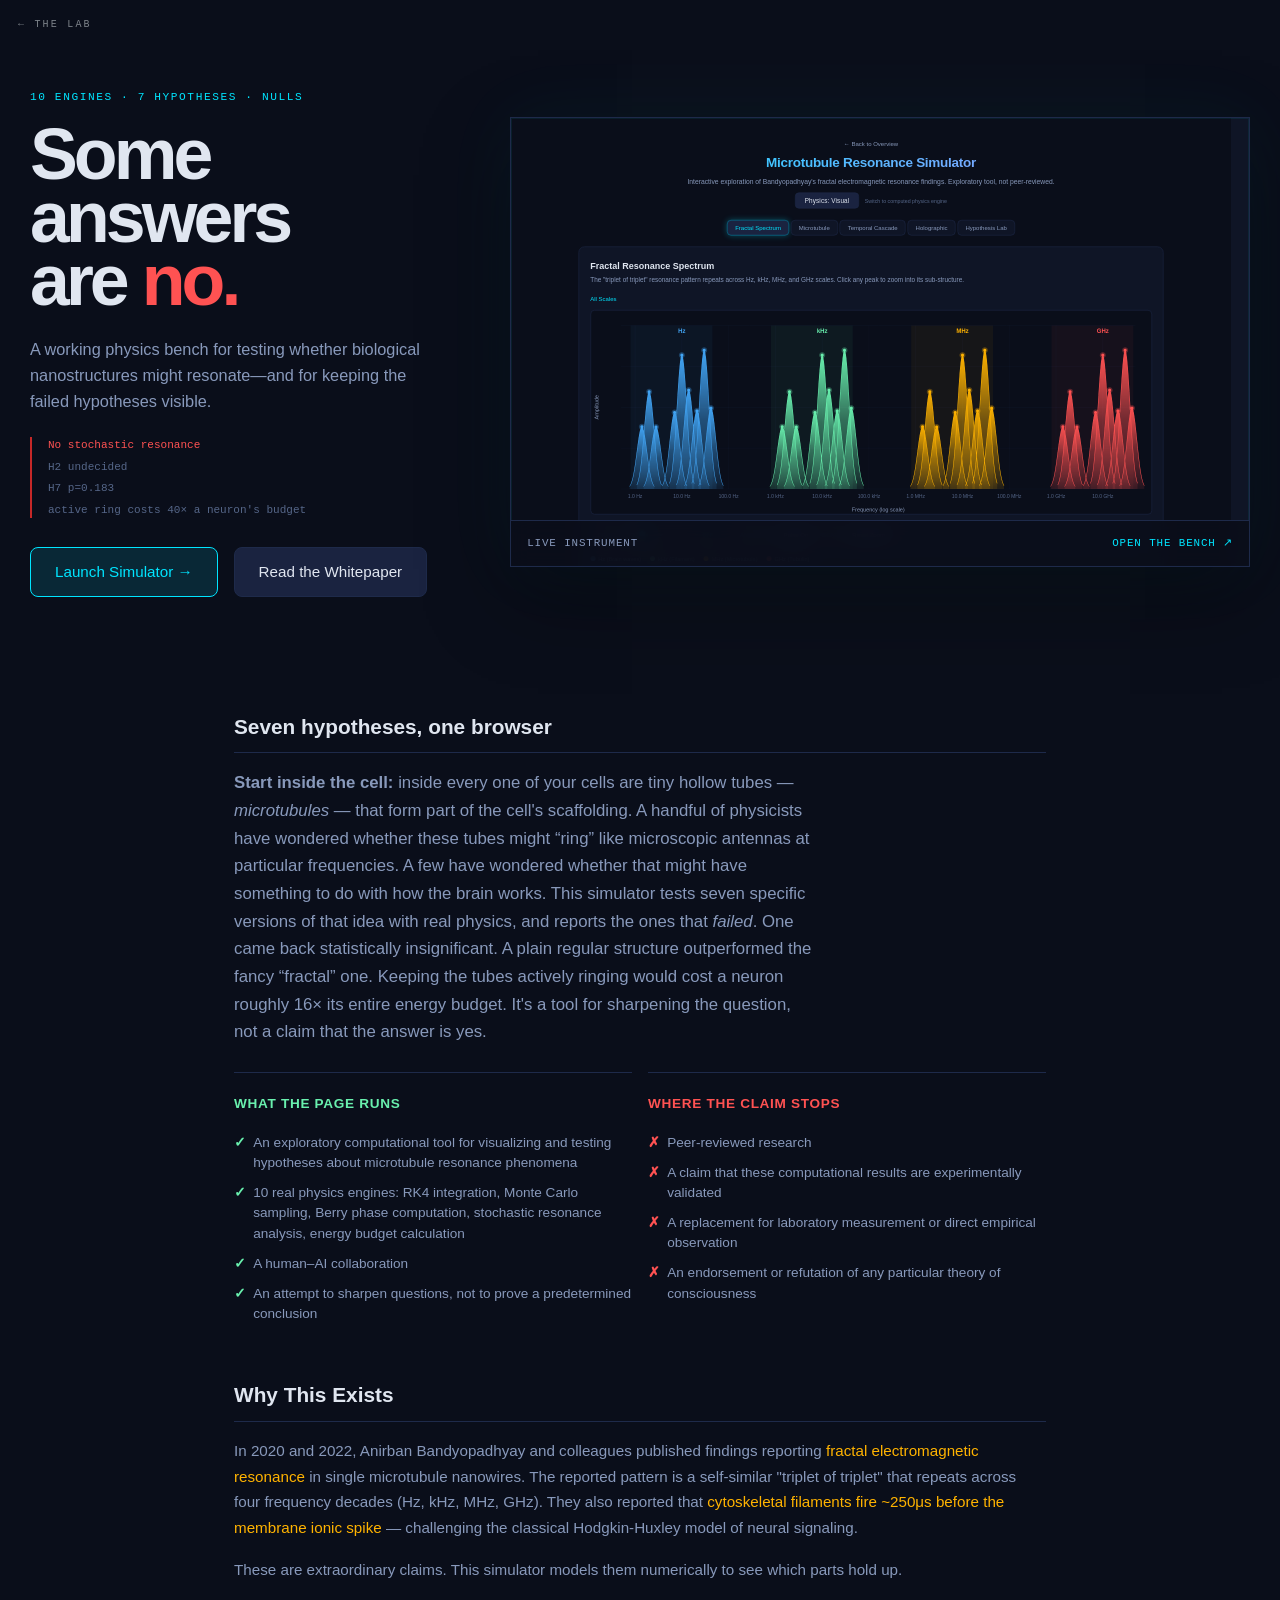
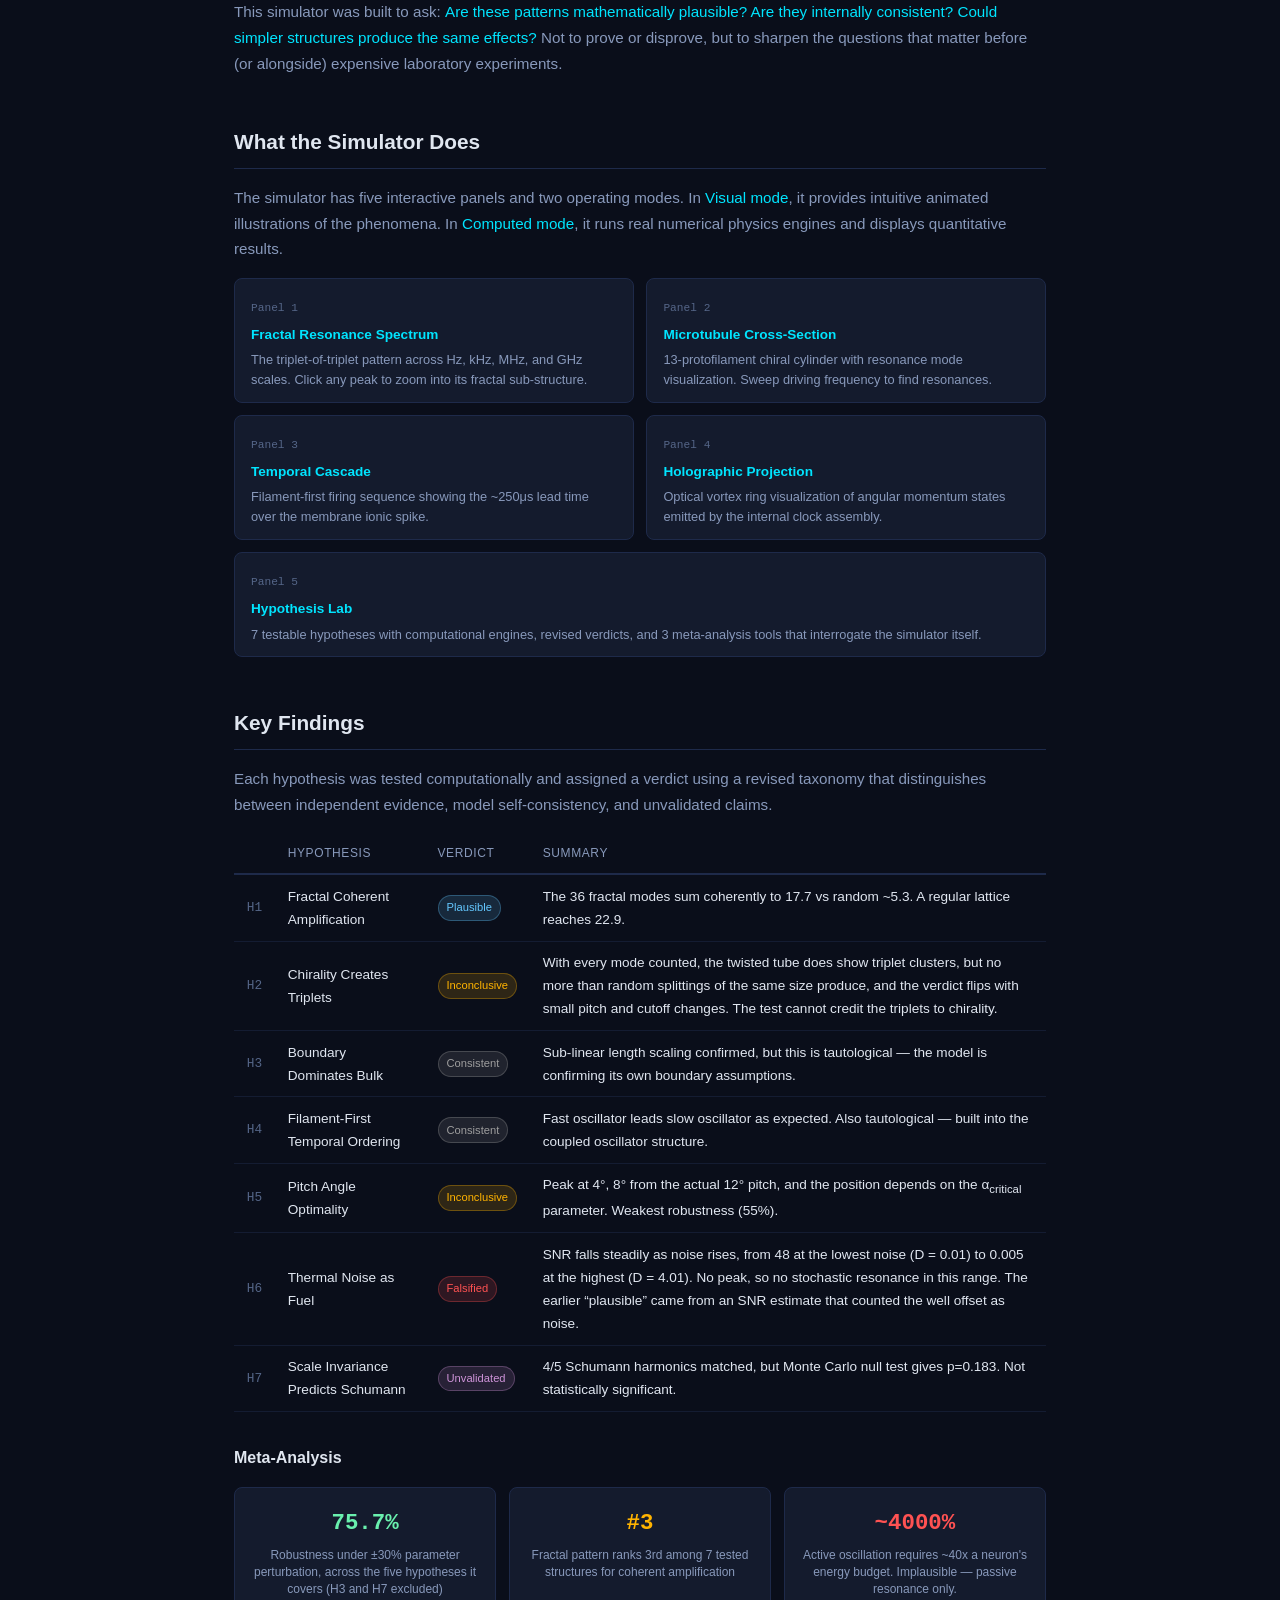
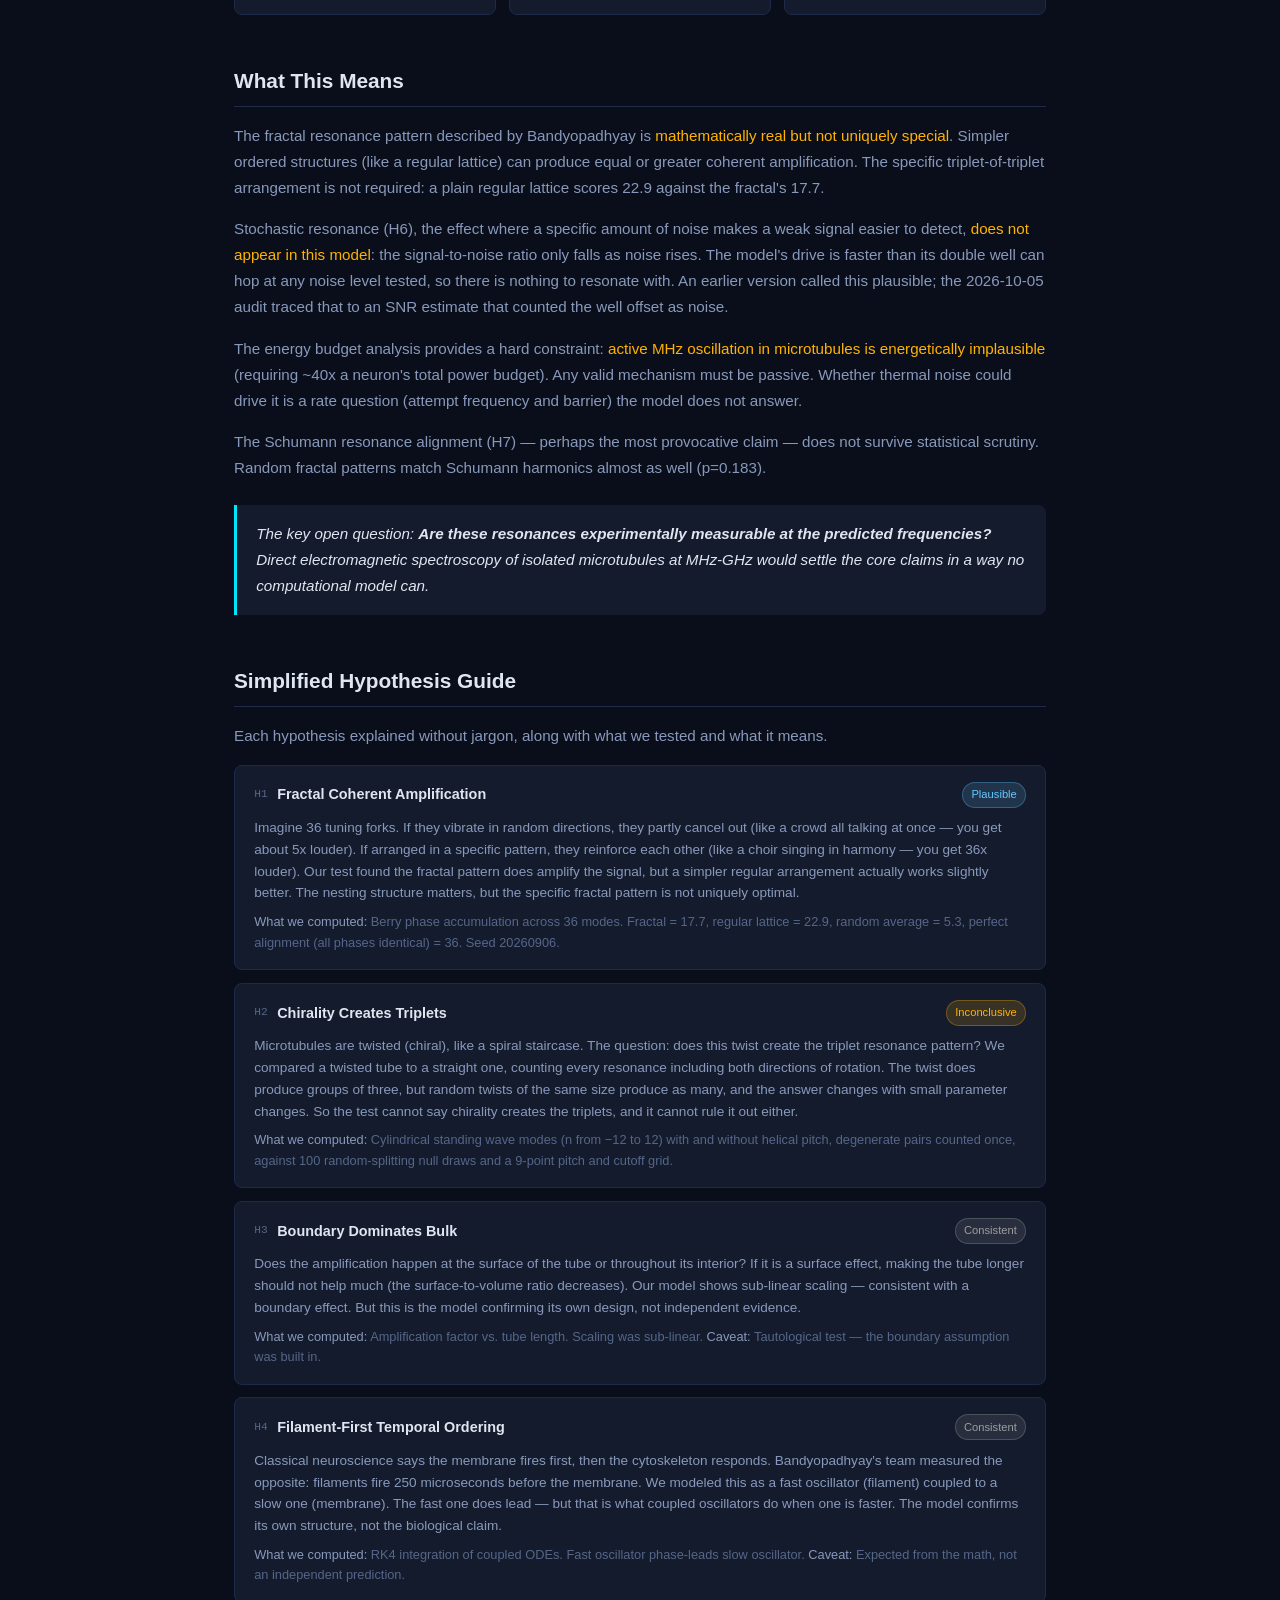
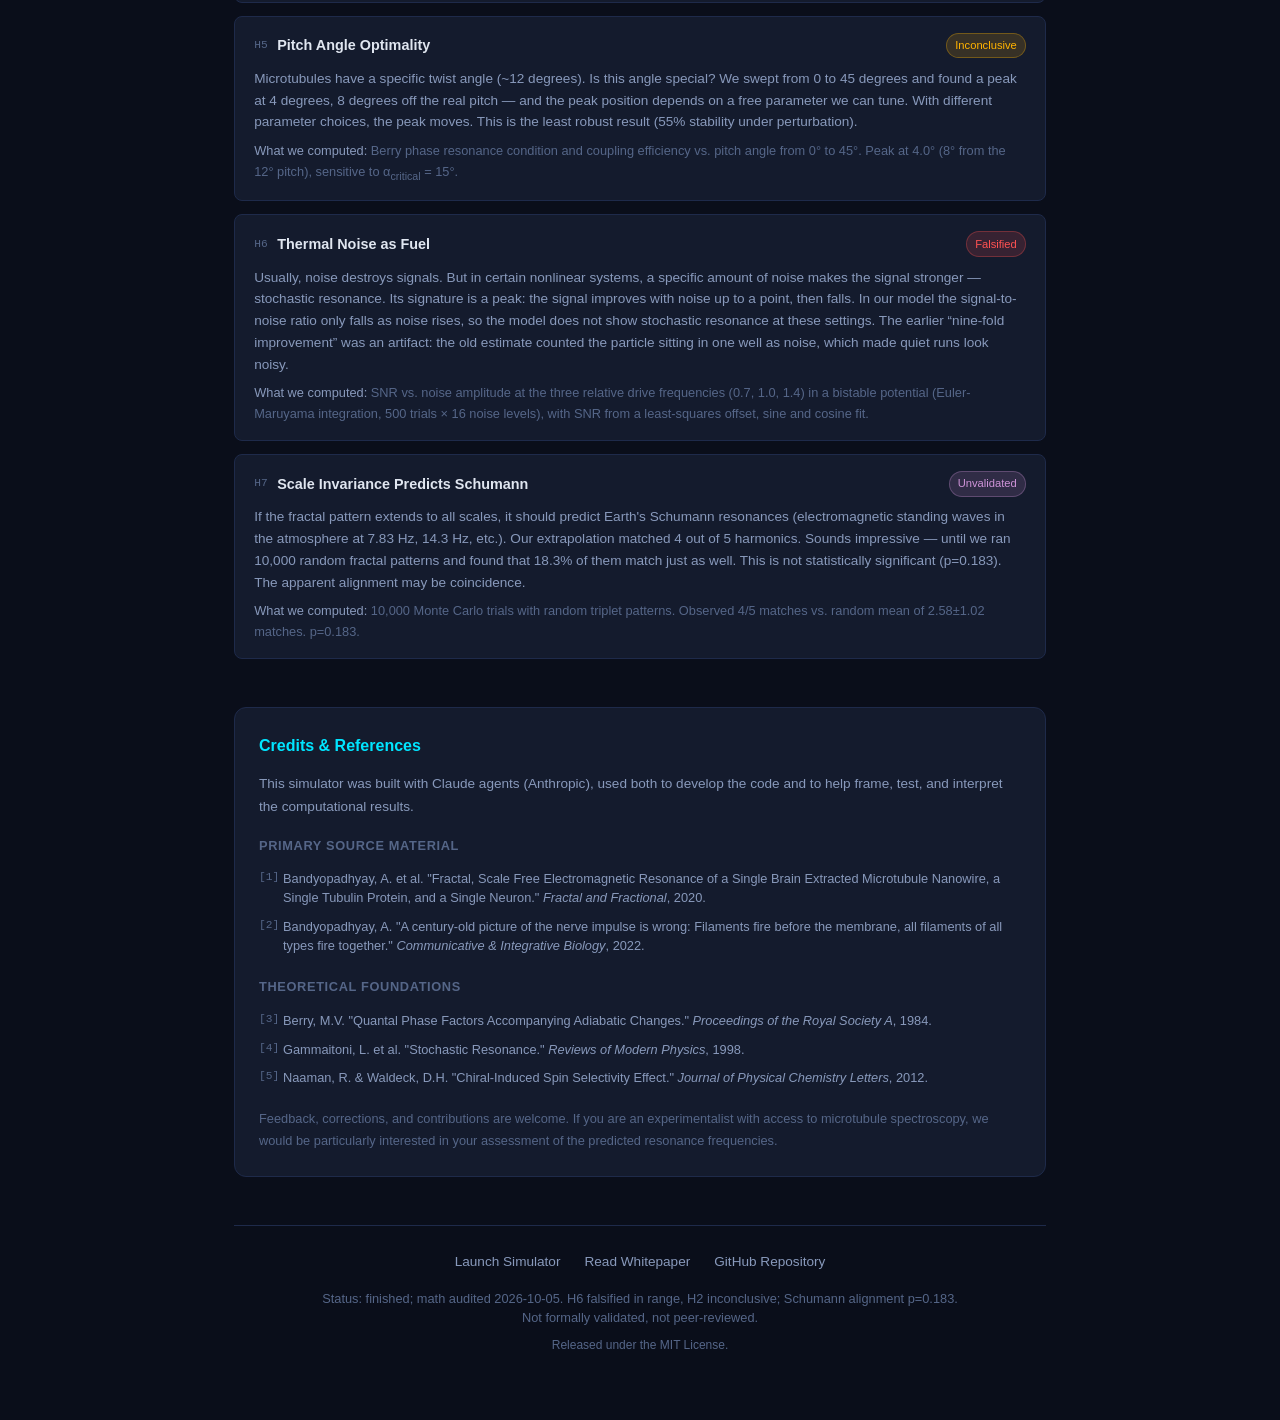
==== commit 0815a3ce: "Full math audit: fix H2, H3, H6, H7, Engine 2, Engine 8 and Engine 10 Two verdicts change. H2 (chira" ====
--- a/index.html
+++ b/index.html
@@ -47,7 +47,7 @@
         <p class="hero-eyebrow">10 engines · 7 hypotheses · nulls</p>
         <h1>Some answers<br>are <em>no.</em></h1>
         <p class="tagline">A working physics bench for testing whether biological nanostructures might resonate—and for keeping the failed hypotheses visible.</p>
-        <p class="finding-line"><strong>H2 falsified</strong><span>H7 p=0.183</span><span>active ring costs 40× a neuron's budget</span></p>
+        <p class="finding-line"><strong>No stochastic resonance</strong><span>H2 undecided</span><span>H7 p=0.183</span><span>active ring costs 40× a neuron's budget</span></p>
         <div class="hero-actions">
           <a href="simulator.html" class="btn-primary">Launch Simulator &rarr;</a>
           <a href="whitepaper.html" class="btn-secondary">Read the Whitepaper</a>
@@ -170,8 +170,8 @@
           <tr>
             <td class="hypo-id-col">H2</td>
             <td>Chirality Creates Triplets</td>
-            <td><span class="verdict-badge falsified">Falsified</span></td>
-            <td>Helical modes do not cluster into the triplet pattern. Chirality alone does not explain the observed structure.</td>
+            <td><span class="verdict-badge inconclusive">Inconclusive</span></td>
+            <td>With every mode counted, the twisted tube does show triplet clusters, but no more than random splittings of the same size produce, and the verdict flips with small pitch and cutoff changes. The test cannot credit the triplets to chirality.</td>
           </tr>
           <tr>
             <td class="hypo-id-col">H3</td>
@@ -194,8 +194,8 @@
           <tr>
             <td class="hypo-id-col">H6</td>
             <td>Thermal Noise as Fuel</td>
-            <td><span class="verdict-badge plausible">Plausible</span></td>
-            <td>Stochastic resonance present in the model (SNR rises with noise across the swept range; no interior peak at this seed). But noise parameters are tunable, not empirically constrained.</td>
+            <td><span class="verdict-badge falsified">Falsified</span></td>
+            <td>SNR falls steadily as noise rises, from 48 at the lowest noise (D = 0.01) to 0.005 at the highest (D = 4.01). No peak, so no stochastic resonance in this range. The earlier &ldquo;plausible&rdquo; came from an SNR estimate that counted the well offset as noise.</td>
           </tr>
           <tr>
             <td class="hypo-id-col">H7</td>
@@ -209,7 +209,7 @@
       <h3 style="font-size: 1rem; color: var(--text); margin-top: 2rem; margin-bottom: 0.8rem;">Meta-Analysis</h3>
       <div class="meta-highlights">
         <div class="meta-card good">
-          <div class="meta-value">86.3%</div>
+          <div class="meta-value">75.7%</div>
           <div class="meta-label">Robustness under &plusmn;30% parameter perturbation, across the five hypotheses it covers (H3 and H7 excluded)</div>
         </div>
         <div class="meta-card warn">
@@ -227,8 +227,8 @@
     <section class="section">
       <h2 class="section-title">What This Means</h2>
       <p>The fractal resonance pattern described by Bandyopadhyay is <span class="highlight">mathematically real but not uniquely special</span>. Simpler ordered structures (like a regular lattice) can produce equal or greater coherent amplification. The specific triplet-of-triplet arrangement is not required: a plain regular lattice scores 22.9 against the fractal's 17.7.</p>
-      <p>The strongest finding is <span class="highlight">stochastic resonance</span>: the well-established physical phenomenon where noise actually improves signal detection in nonlinear systems. This mechanism is physically grounded, experimentally verified in other biological systems, and present in our model. If microtubules exploit stochastic resonance, it would be remarkable but not unprecedented.</p>
-      <p>The energy budget analysis provides a hard constraint: <span class="highlight">active MHz oscillation in microtubules is energetically implausible</span> (requiring ~40x a neuron's total power budget). Any valid mechanism must be passive or resonant, driven by ambient thermal noise rather than ATP hydrolysis.</p>
+      <p>Stochastic resonance (H6), the effect where a specific amount of noise makes a weak signal easier to detect, <span class="highlight">does not appear in this model</span>: the signal-to-noise ratio only falls as noise rises. The model's drive is faster than its double well can hop at any noise level tested, so there is nothing to resonate with. An earlier version called this plausible; the 2026-10-05 audit traced that to an SNR estimate that counted the well offset as noise.</p>
+      <p>The energy budget analysis provides a hard constraint: <span class="highlight">active MHz oscillation in microtubules is energetically implausible</span> (requiring ~40x a neuron's total power budget). Any valid mechanism must be passive. Whether thermal noise could drive it is a rate question (attempt frequency and barrier) the model does not answer.</p>
       <p>The Schumann resonance alignment (H7) &mdash; perhaps the most provocative claim &mdash; does not survive statistical scrutiny. Random fractal patterns match Schumann harmonics almost as well (p=0.183).</p>
 
       <div class="callout">
@@ -256,10 +256,10 @@
           <div class="hypo-guide-header">
             <span class="hg-id">H2</span>
             <h3>Chirality Creates Triplets</h3>
-            <span class="verdict-badge falsified">Falsified</span>
-          </div>
-          <p>Microtubules are twisted (chiral), like a spiral staircase. The question: does this twist create the triplet resonance pattern? We compared a twisted tube to a straight one. The twist changes which frequencies resonate, but it does not make them cluster into groups of three. Whatever creates the triplet pattern, it is not chirality alone.</p>
-          <p class="hg-test"><strong>What we computed:</strong> Cylindrical standing wave modes with and without helical pitch angle. Chiral modes shifted but did not cluster into triplets.</p>
+            <span class="verdict-badge inconclusive">Inconclusive</span>
+          </div>
+          <p>Microtubules are twisted (chiral), like a spiral staircase. The question: does this twist create the triplet resonance pattern? We compared a twisted tube to a straight one, counting every resonance including both directions of rotation. The twist does produce groups of three, but random twists of the same size produce as many, and the answer changes with small parameter changes. So the test cannot say chirality creates the triplets, and it cannot rule it out either.</p>
+          <p class="hg-test"><strong>What we computed:</strong> Cylindrical standing wave modes (n from &minus;12 to 12) with and without helical pitch, degenerate pairs counted once, against 100 random-splitting null draws and a 9-point pitch and cutoff grid.</p>
         </div>
 
         <div class="hypo-guide-card">
@@ -296,10 +296,10 @@
           <div class="hypo-guide-header">
             <span class="hg-id">H6</span>
             <h3>Thermal Noise as Fuel</h3>
-            <span class="verdict-badge plausible">Plausible</span>
-          </div>
-          <p>Usually, noise destroys signals. But in certain nonlinear systems, a specific amount of noise actually makes the signal stronger &mdash; a well-known phenomenon called stochastic resonance. We found half of it in our model: adding noise raised the signal-to-noise ratio about nine times over the noiseless run. The curve had not turned back down by the top of the noise range we swept, so the model shows noise helping the signal, not yet the drowning. This is real physics, experimentally verified in other biological systems. The caveat: we can tune the noise parameters to get this result.</p>
-          <p class="hg-test"><strong>What we computed:</strong> SNR vs. noise amplitude for 4 representative modes (one per scale band) in a bistable potential (Euler-Maruyama integration, 500 trials &times; 16 noise levels). Peak/baseline SNR ratio 9.4x.</p>
+            <span class="verdict-badge falsified">Falsified</span>
+          </div>
+          <p>Usually, noise destroys signals. But in certain nonlinear systems, a specific amount of noise makes the signal stronger &mdash; stochastic resonance. Its signature is a peak: the signal improves with noise up to a point, then falls. In our model the signal-to-noise ratio only falls as noise rises, so the model does not show stochastic resonance at these settings. The earlier &ldquo;nine-fold improvement&rdquo; was an artifact: the old estimate counted the particle sitting in one well as noise, which made quiet runs look noisy.</p>
+          <p class="hg-test"><strong>What we computed:</strong> SNR vs. noise amplitude at the three relative drive frequencies (0.7, 1.0, 1.4) in a bistable potential (Euler-Maruyama integration, 500 trials &times; 16 noise levels), with SNR from a least-squares offset, sine and cosine fit.</p>
         </div>
 
         <div class="hypo-guide-card">
@@ -342,7 +342,7 @@
         <a href="whitepaper.html">Read Whitepaper</a>
         <a href="https://github.com/benskamps/microtubule-resonance-sim" id="githubLink" target="_blank" rel="noopener">GitHub Repository</a>
       </div>
-      <p class="footer-status">Status: finished. H2 falsified; Schumann alignment p=0.183. Not formally validated, not peer-reviewed.</p>
+      <p class="footer-status">Status: finished; math audited 2026-10-05. H6 falsified in range, H2 inconclusive; Schumann alignment p=0.183. Not formally validated, not peer-reviewed.</p>
       <p class="footer-license">Released under the MIT License.</p>
     </footer>
 
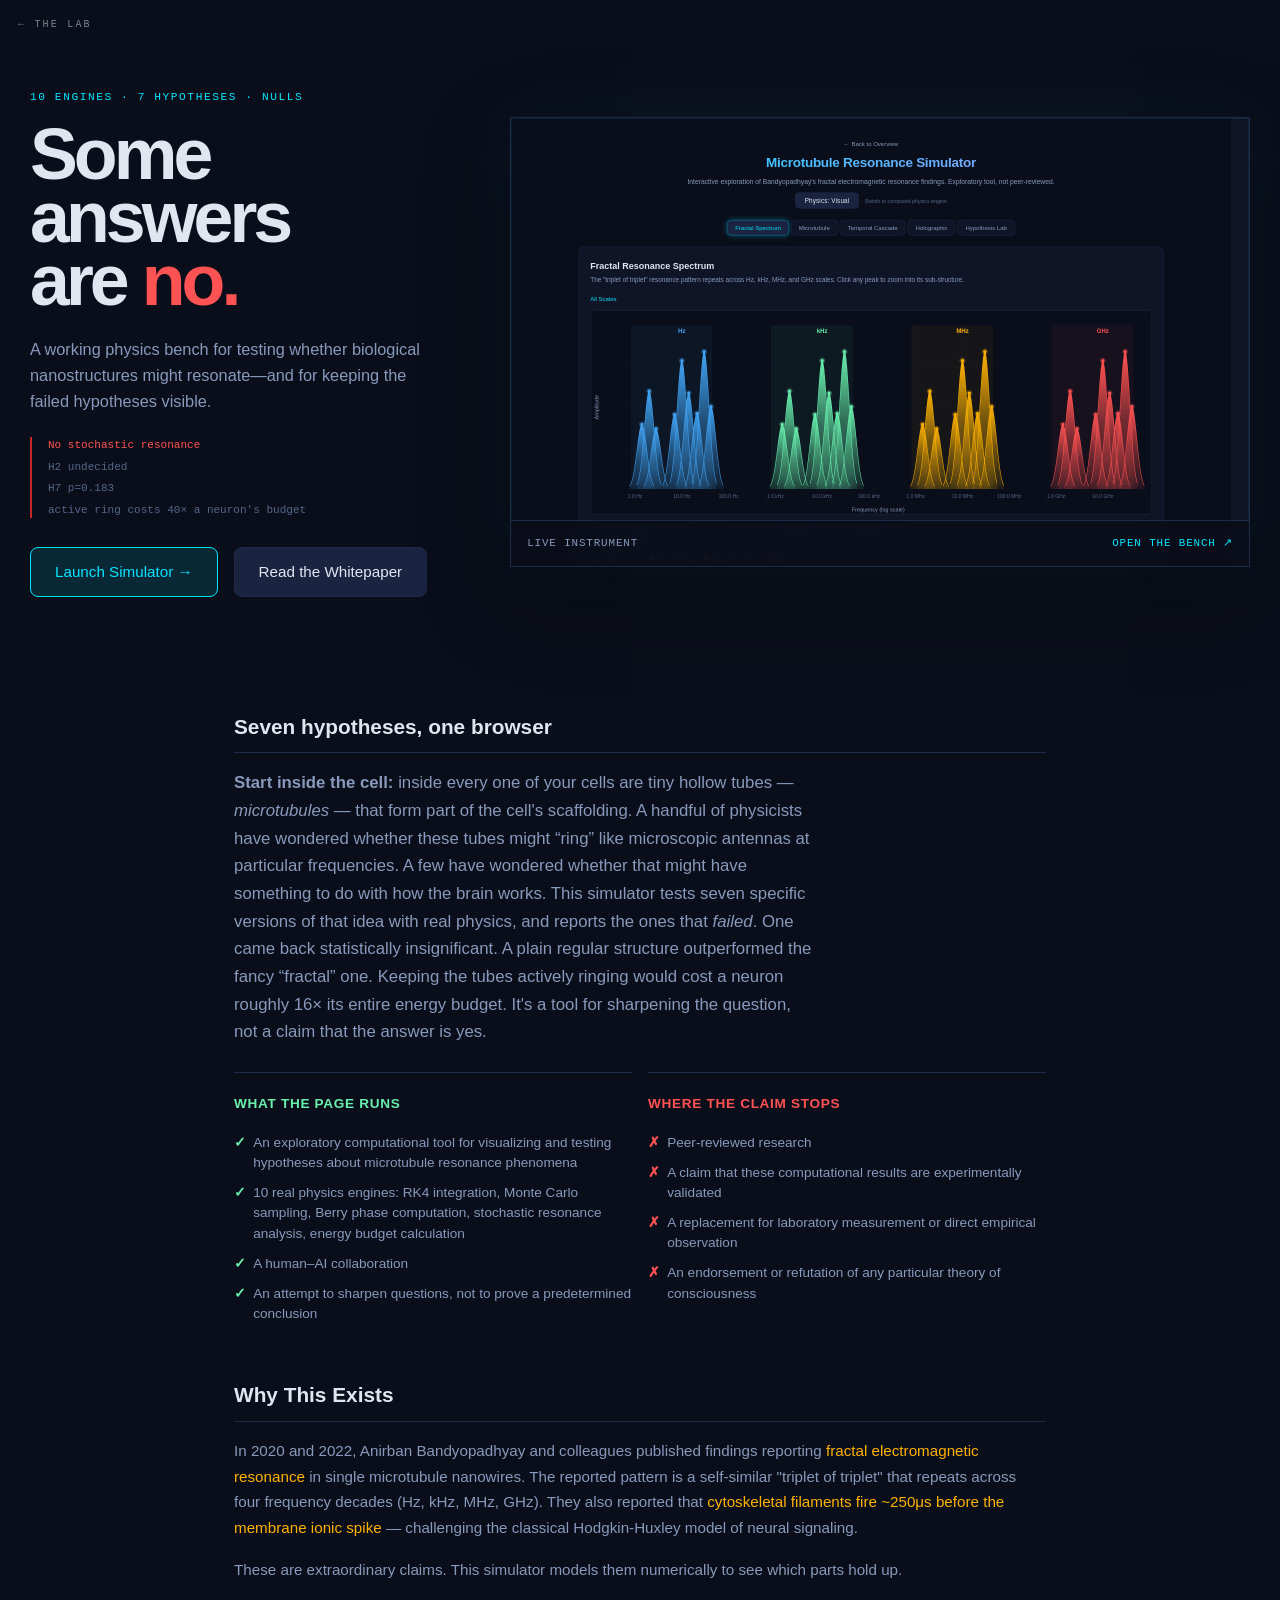
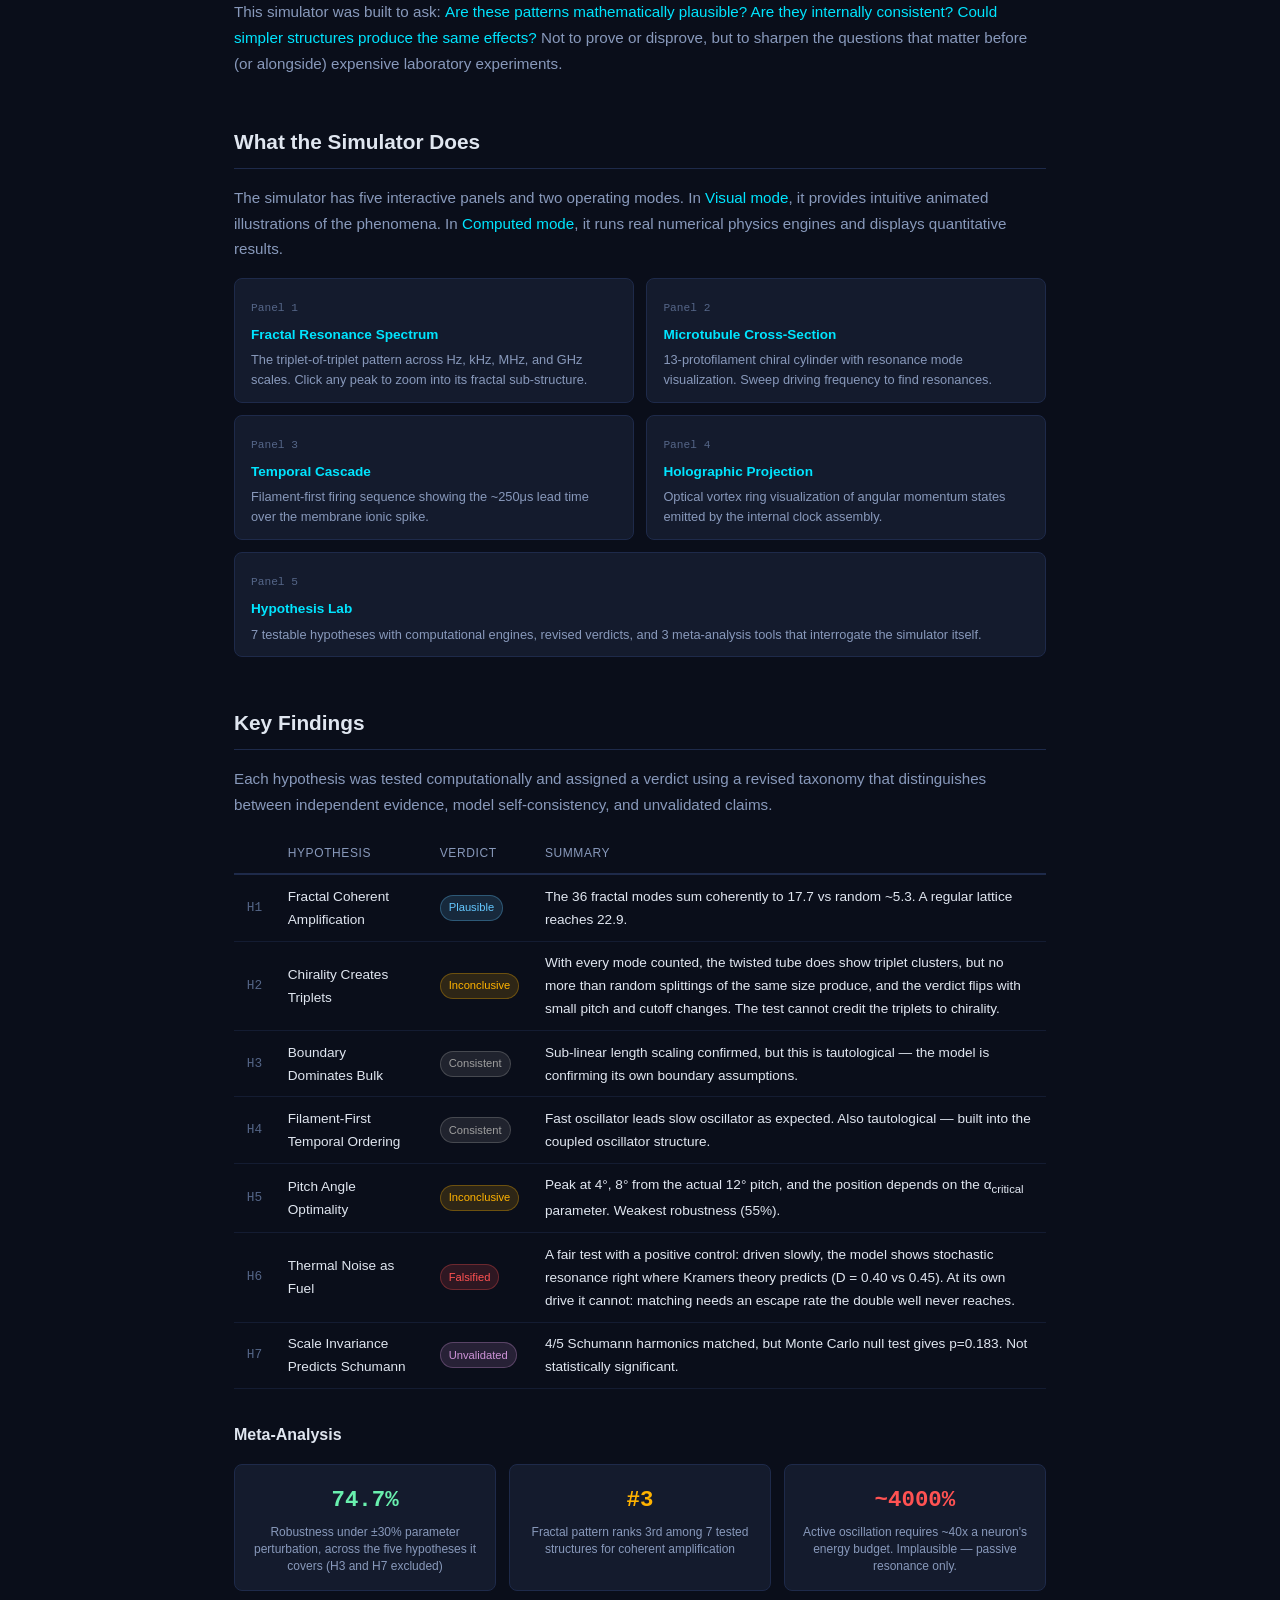
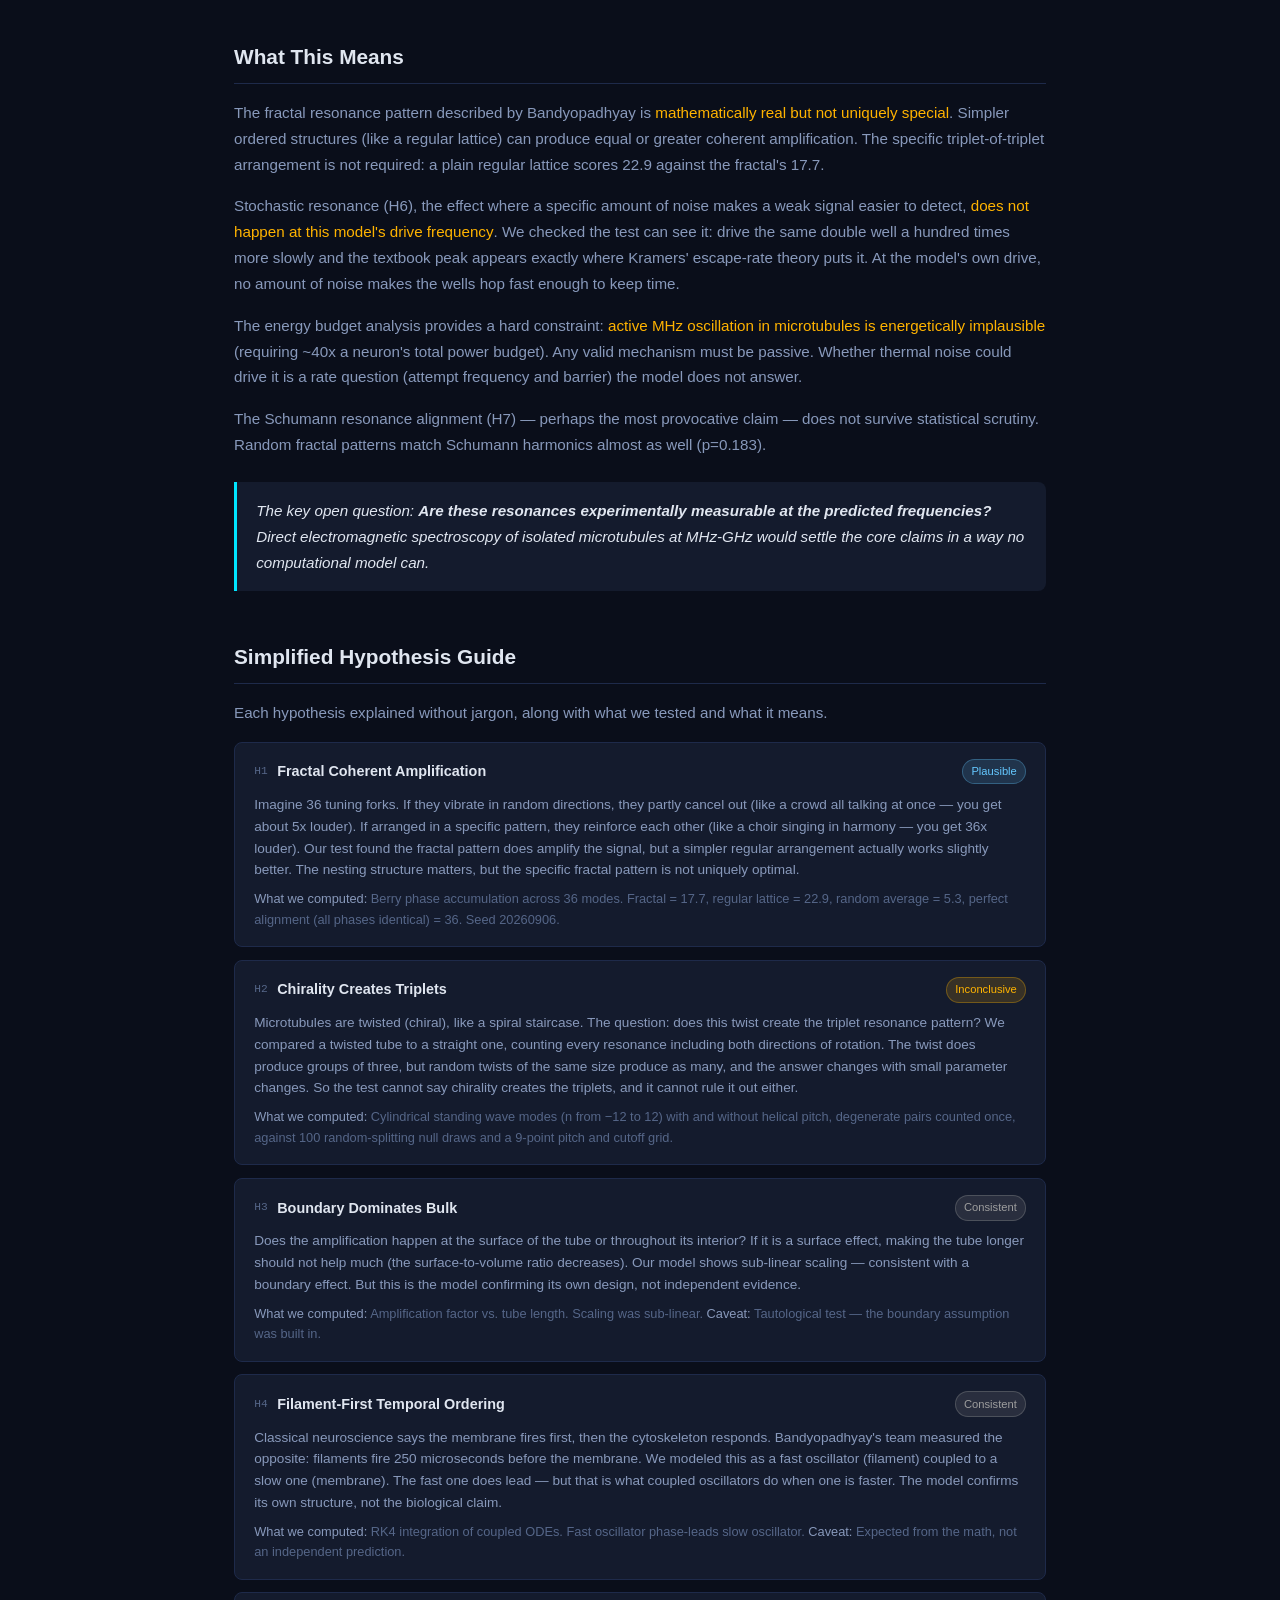
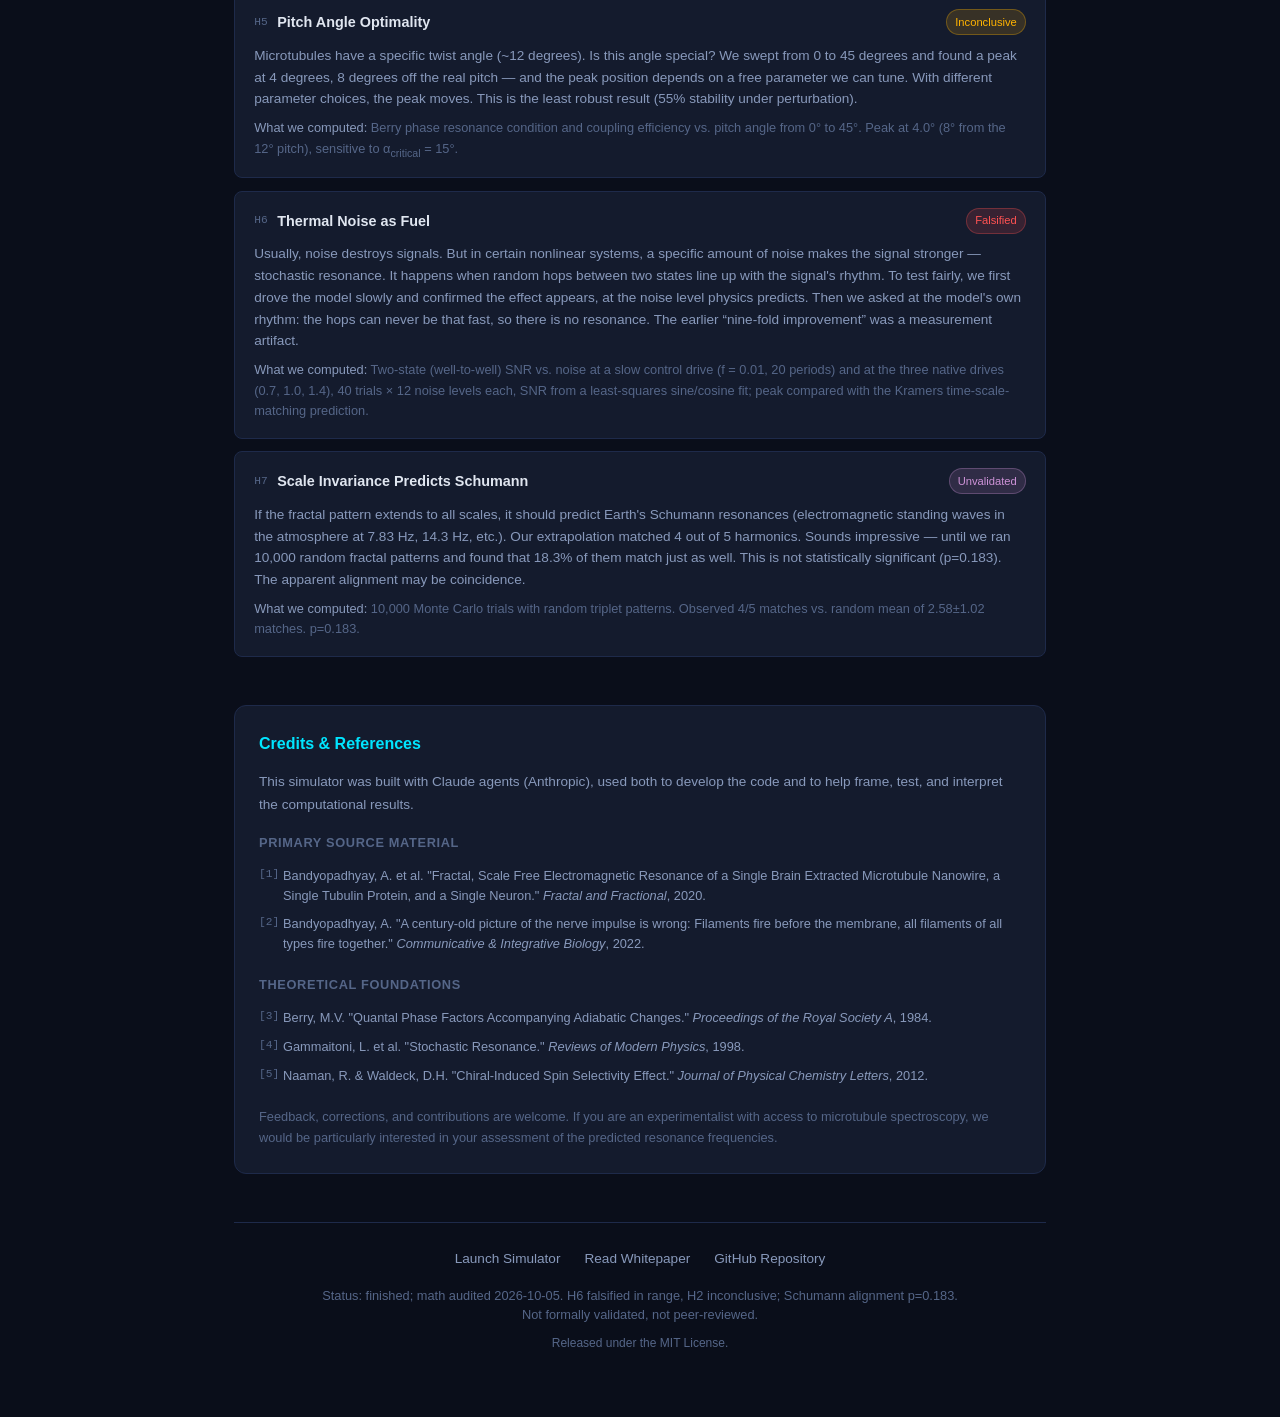
==== commit 14ad6a1b: "H6: a fair stochastic-resonance test, and a corrected MATHEMATICAL_AUDIT.md H6 now reads the two-sta" ====
--- a/index.html
+++ b/index.html
@@ -195,7 +195,7 @@
             <td class="hypo-id-col">H6</td>
             <td>Thermal Noise as Fuel</td>
             <td><span class="verdict-badge falsified">Falsified</span></td>
-            <td>SNR falls steadily as noise rises, from 48 at the lowest noise (D = 0.01) to 0.005 at the highest (D = 4.01). No peak, so no stochastic resonance in this range. The earlier &ldquo;plausible&rdquo; came from an SNR estimate that counted the well offset as noise.</td>
+            <td>A fair test with a positive control: driven slowly, the model shows stochastic resonance right where Kramers theory predicts (D = 0.40 vs 0.45). At its own drive it cannot: matching needs an escape rate the double well never reaches.</td>
           </tr>
           <tr>
             <td class="hypo-id-col">H7</td>
@@ -209,7 +209,7 @@
       <h3 style="font-size: 1rem; color: var(--text); margin-top: 2rem; margin-bottom: 0.8rem;">Meta-Analysis</h3>
       <div class="meta-highlights">
         <div class="meta-card good">
-          <div class="meta-value">75.7%</div>
+          <div class="meta-value">74.7%</div>
           <div class="meta-label">Robustness under &plusmn;30% parameter perturbation, across the five hypotheses it covers (H3 and H7 excluded)</div>
         </div>
         <div class="meta-card warn">
@@ -227,7 +227,7 @@
     <section class="section">
       <h2 class="section-title">What This Means</h2>
       <p>The fractal resonance pattern described by Bandyopadhyay is <span class="highlight">mathematically real but not uniquely special</span>. Simpler ordered structures (like a regular lattice) can produce equal or greater coherent amplification. The specific triplet-of-triplet arrangement is not required: a plain regular lattice scores 22.9 against the fractal's 17.7.</p>
-      <p>Stochastic resonance (H6), the effect where a specific amount of noise makes a weak signal easier to detect, <span class="highlight">does not appear in this model</span>: the signal-to-noise ratio only falls as noise rises. The model's drive is faster than its double well can hop at any noise level tested, so there is nothing to resonate with. An earlier version called this plausible; the 2026-10-05 audit traced that to an SNR estimate that counted the well offset as noise.</p>
+      <p>Stochastic resonance (H6), the effect where a specific amount of noise makes a weak signal easier to detect, <span class="highlight">does not happen at this model's drive frequency</span>. We checked the test can see it: drive the same double well a hundred times more slowly and the textbook peak appears exactly where Kramers' escape-rate theory puts it. At the model's own drive, no amount of noise makes the wells hop fast enough to keep time.</p>
       <p>The energy budget analysis provides a hard constraint: <span class="highlight">active MHz oscillation in microtubules is energetically implausible</span> (requiring ~40x a neuron's total power budget). Any valid mechanism must be passive. Whether thermal noise could drive it is a rate question (attempt frequency and barrier) the model does not answer.</p>
       <p>The Schumann resonance alignment (H7) &mdash; perhaps the most provocative claim &mdash; does not survive statistical scrutiny. Random fractal patterns match Schumann harmonics almost as well (p=0.183).</p>
 
@@ -298,8 +298,8 @@
             <h3>Thermal Noise as Fuel</h3>
             <span class="verdict-badge falsified">Falsified</span>
           </div>
-          <p>Usually, noise destroys signals. But in certain nonlinear systems, a specific amount of noise makes the signal stronger &mdash; stochastic resonance. Its signature is a peak: the signal improves with noise up to a point, then falls. In our model the signal-to-noise ratio only falls as noise rises, so the model does not show stochastic resonance at these settings. The earlier &ldquo;nine-fold improvement&rdquo; was an artifact: the old estimate counted the particle sitting in one well as noise, which made quiet runs look noisy.</p>
-          <p class="hg-test"><strong>What we computed:</strong> SNR vs. noise amplitude at the three relative drive frequencies (0.7, 1.0, 1.4) in a bistable potential (Euler-Maruyama integration, 500 trials &times; 16 noise levels), with SNR from a least-squares offset, sine and cosine fit.</p>
+          <p>Usually, noise destroys signals. But in certain nonlinear systems, a specific amount of noise makes the signal stronger &mdash; stochastic resonance. It happens when random hops between two states line up with the signal's rhythm. To test fairly, we first drove the model slowly and confirmed the effect appears, at the noise level physics predicts. Then we asked at the model's own rhythm: the hops can never be that fast, so there is no resonance. The earlier &ldquo;nine-fold improvement&rdquo; was a measurement artifact.</p>
+          <p class="hg-test"><strong>What we computed:</strong> Two-state (well-to-well) SNR vs. noise at a slow control drive (f = 0.01, 20 periods) and at the three native drives (0.7, 1.0, 1.4), 40 trials &times; 12 noise levels each, SNR from a least-squares sine/cosine fit; peak compared with the Kramers time-scale-matching prediction.</p>
         </div>
 
         <div class="hypo-guide-card">
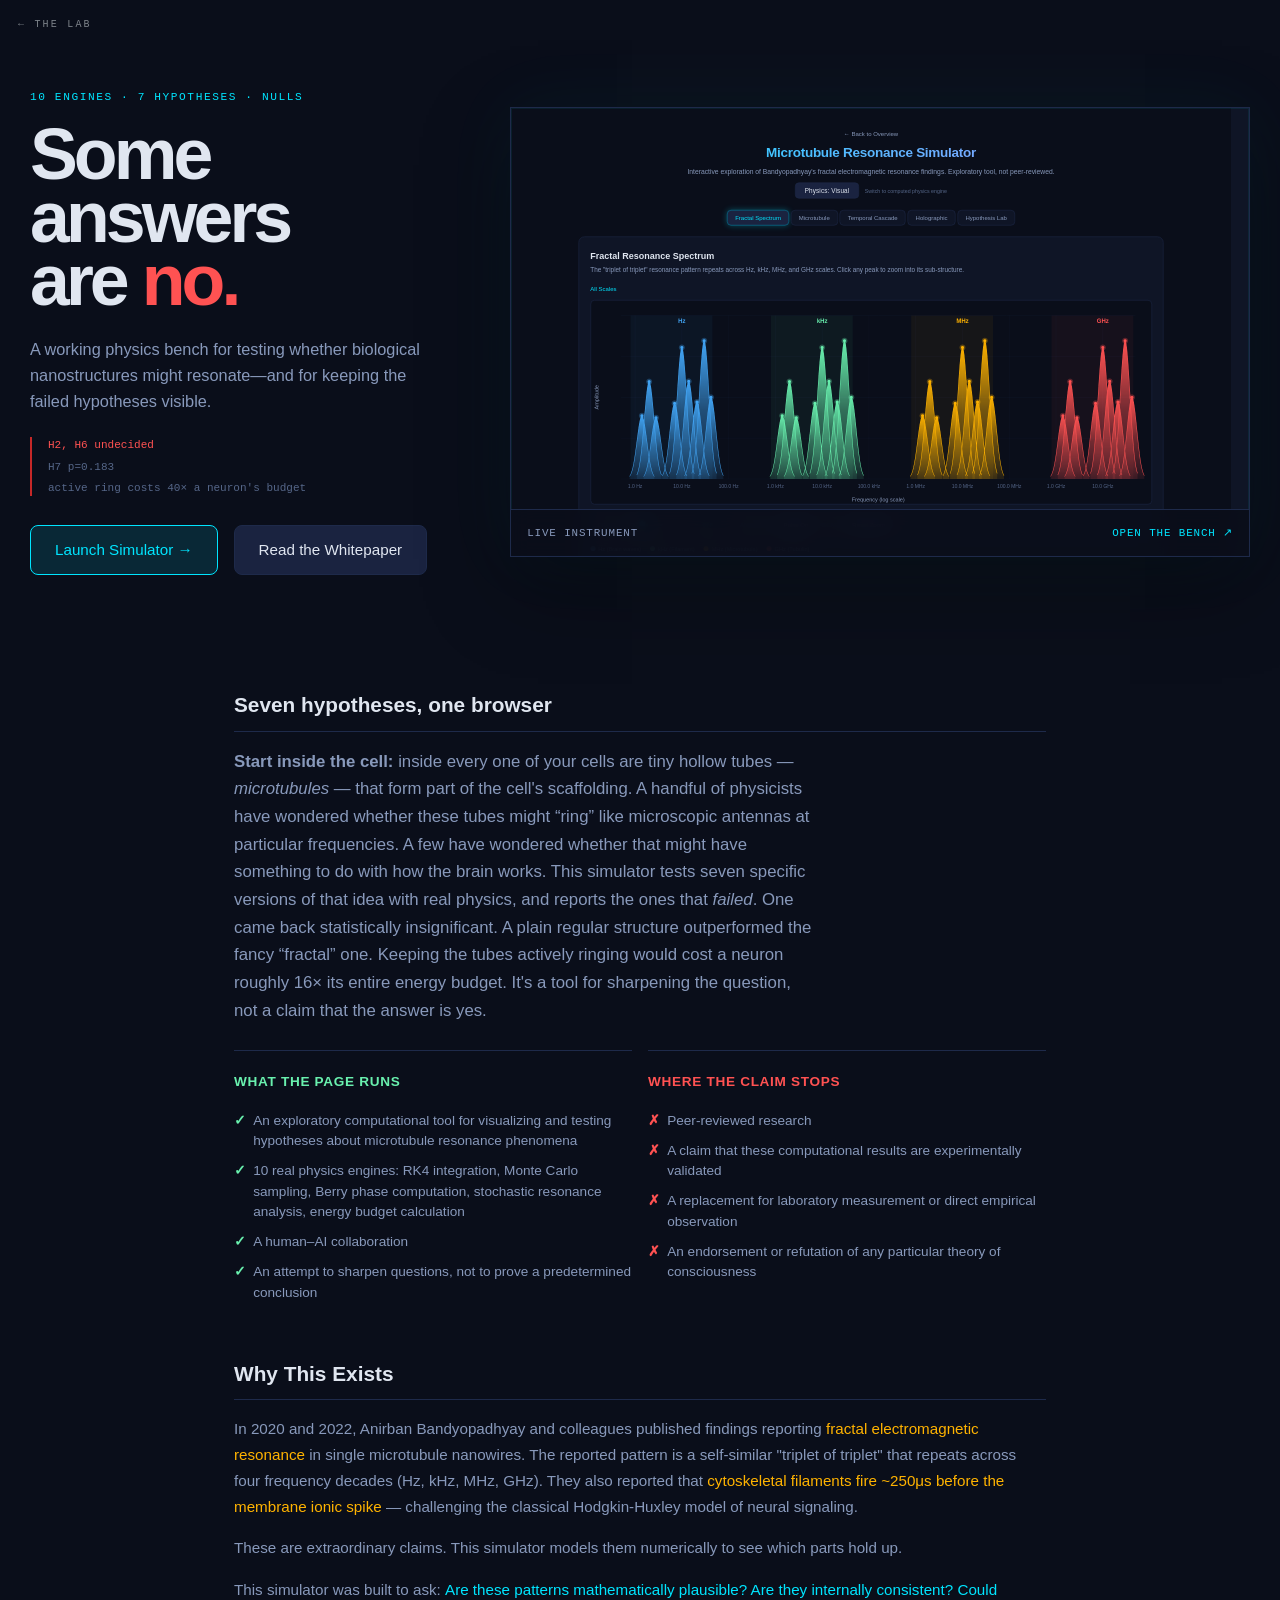
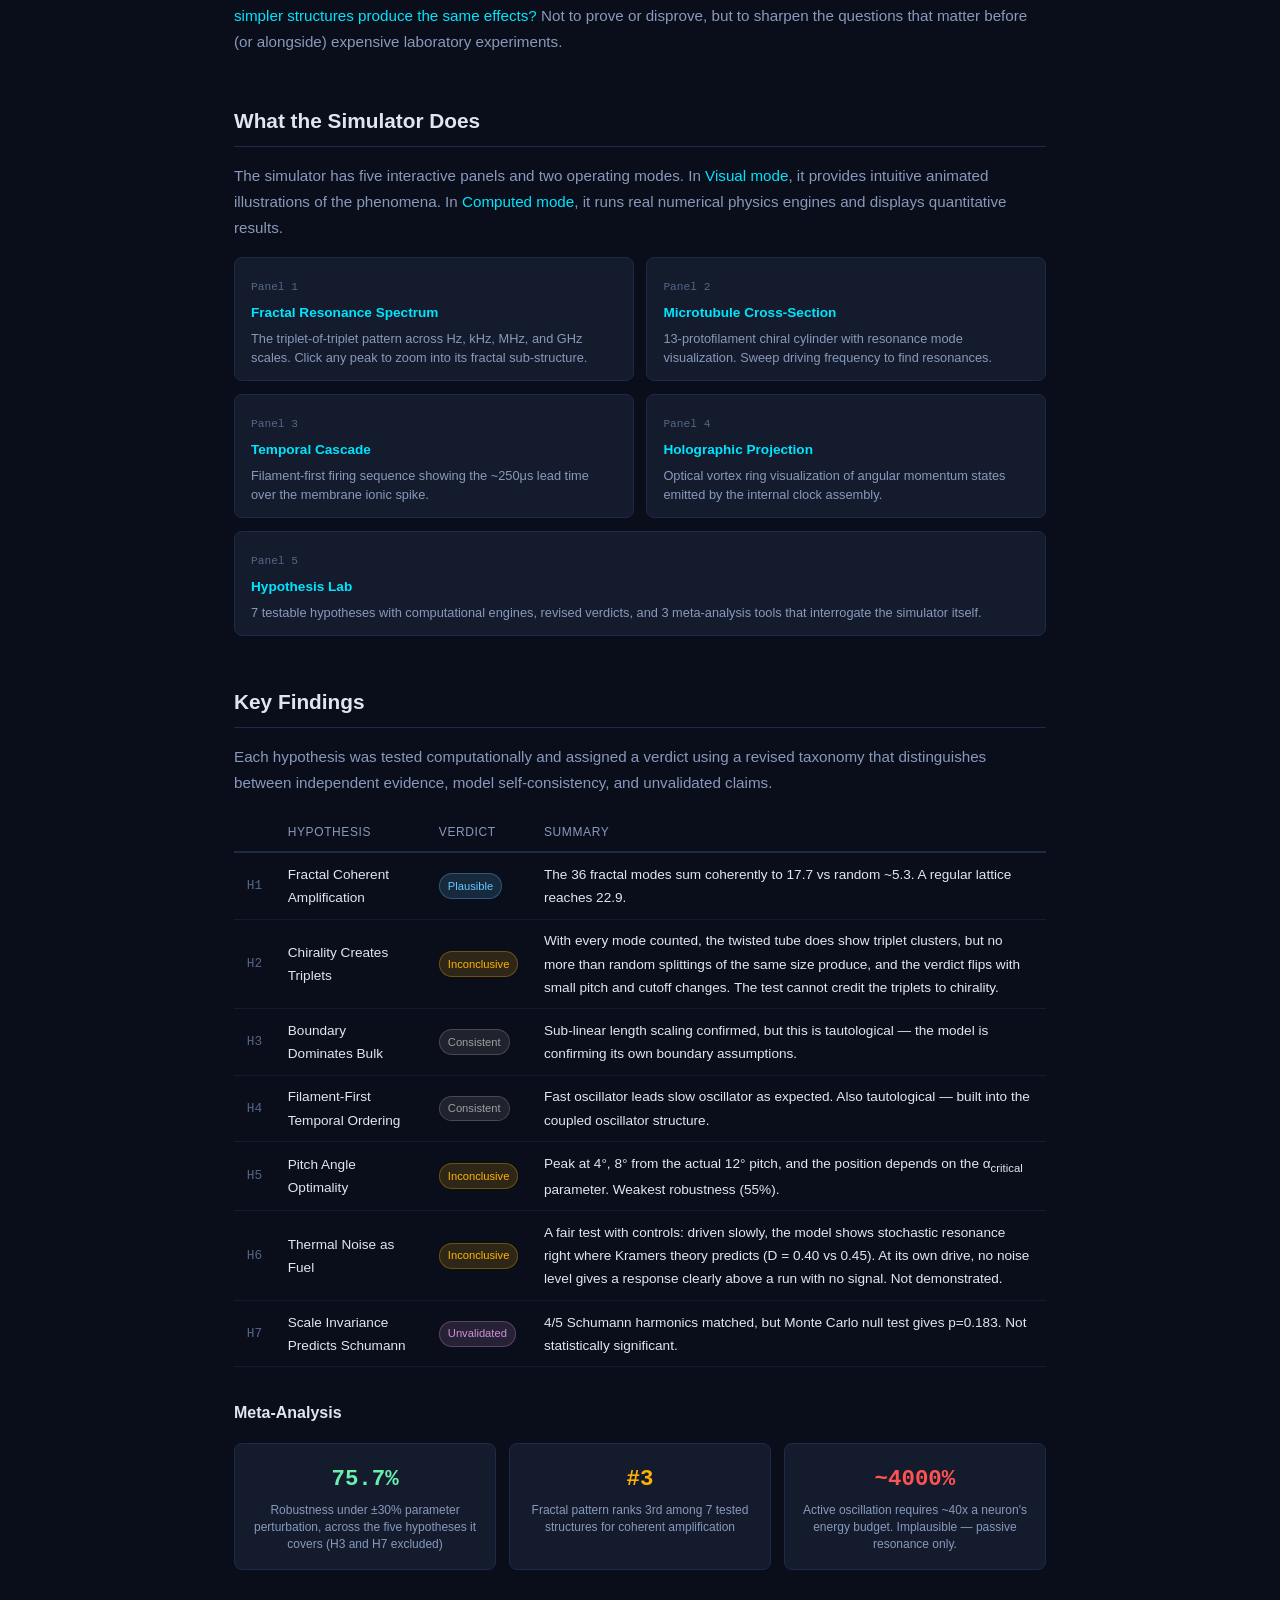
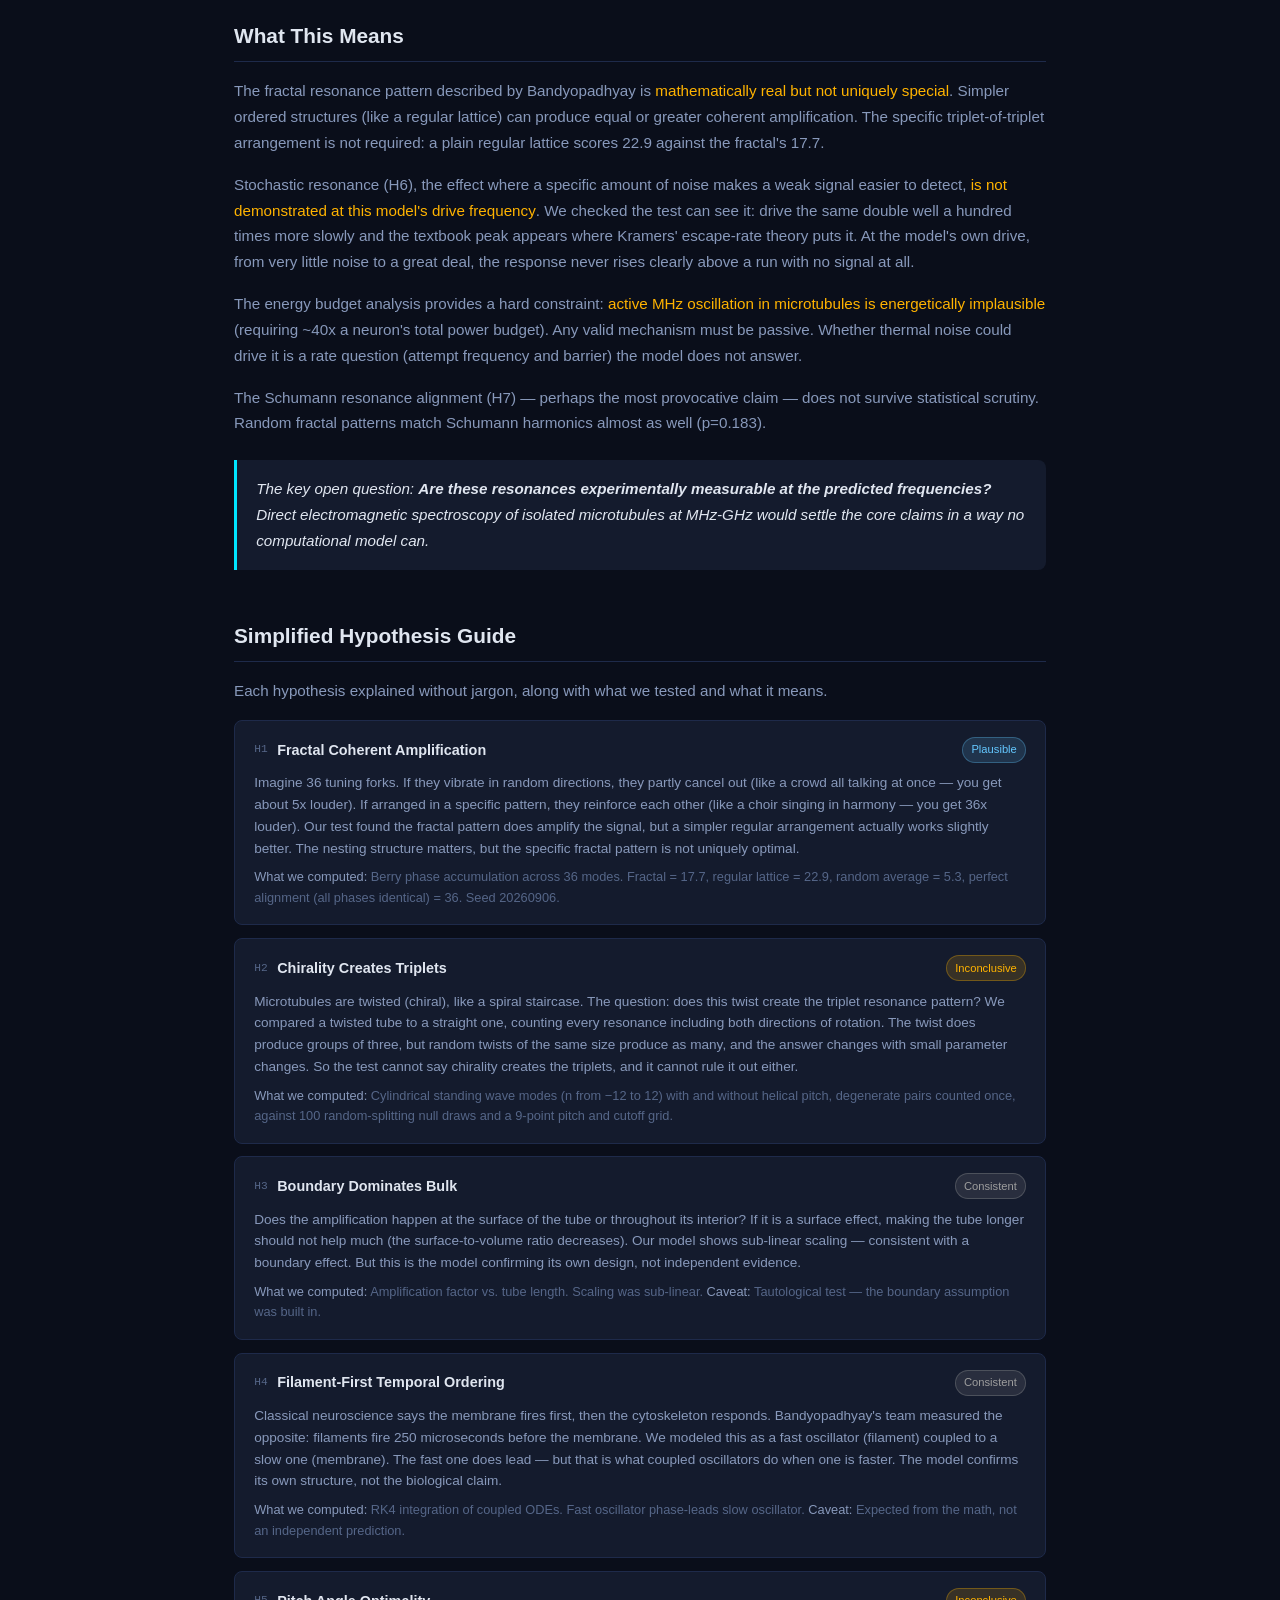
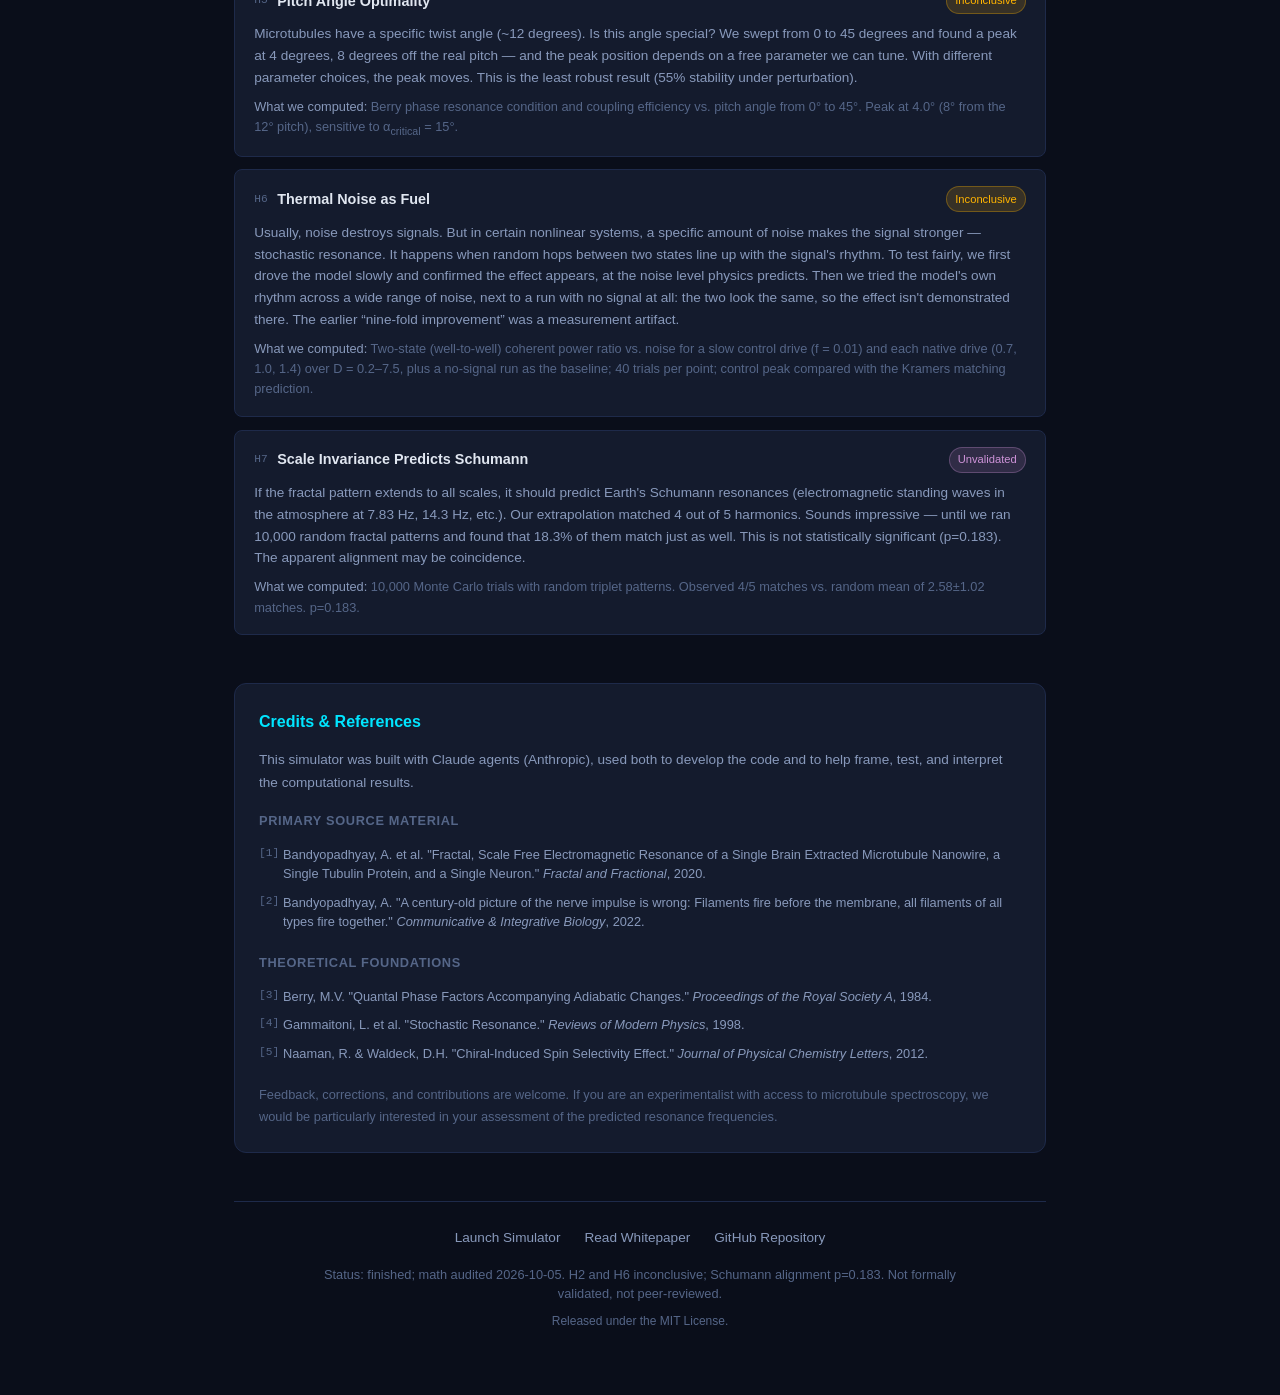
==== commit 6d615f86: "H6: inconclusive, not falsified; per-frequency judgement with a no-signal baseline (Codex review) Na" ====
--- a/index.html
+++ b/index.html
@@ -47,7 +47,7 @@
         <p class="hero-eyebrow">10 engines · 7 hypotheses · nulls</p>
         <h1>Some answers<br>are <em>no.</em></h1>
         <p class="tagline">A working physics bench for testing whether biological nanostructures might resonate—and for keeping the failed hypotheses visible.</p>
-        <p class="finding-line"><strong>No stochastic resonance</strong><span>H2 undecided</span><span>H7 p=0.183</span><span>active ring costs 40× a neuron's budget</span></p>
+        <p class="finding-line"><strong>H2, H6 undecided</strong><span>H7 p=0.183</span><span>active ring costs 40× a neuron's budget</span></p>
         <div class="hero-actions">
           <a href="simulator.html" class="btn-primary">Launch Simulator &rarr;</a>
           <a href="whitepaper.html" class="btn-secondary">Read the Whitepaper</a>
@@ -194,8 +194,8 @@
           <tr>
             <td class="hypo-id-col">H6</td>
             <td>Thermal Noise as Fuel</td>
-            <td><span class="verdict-badge falsified">Falsified</span></td>
-            <td>A fair test with a positive control: driven slowly, the model shows stochastic resonance right where Kramers theory predicts (D = 0.40 vs 0.45). At its own drive it cannot: matching needs an escape rate the double well never reaches.</td>
+            <td><span class="verdict-badge inconclusive">Inconclusive</span></td>
+            <td>A fair test with controls: driven slowly, the model shows stochastic resonance right where Kramers theory predicts (D = 0.40 vs 0.45). At its own drive, no noise level gives a response clearly above a run with no signal. Not demonstrated.</td>
           </tr>
           <tr>
             <td class="hypo-id-col">H7</td>
@@ -209,7 +209,7 @@
       <h3 style="font-size: 1rem; color: var(--text); margin-top: 2rem; margin-bottom: 0.8rem;">Meta-Analysis</h3>
       <div class="meta-highlights">
         <div class="meta-card good">
-          <div class="meta-value">74.7%</div>
+          <div class="meta-value">75.7%</div>
           <div class="meta-label">Robustness under &plusmn;30% parameter perturbation, across the five hypotheses it covers (H3 and H7 excluded)</div>
         </div>
         <div class="meta-card warn">
@@ -227,7 +227,7 @@
     <section class="section">
       <h2 class="section-title">What This Means</h2>
       <p>The fractal resonance pattern described by Bandyopadhyay is <span class="highlight">mathematically real but not uniquely special</span>. Simpler ordered structures (like a regular lattice) can produce equal or greater coherent amplification. The specific triplet-of-triplet arrangement is not required: a plain regular lattice scores 22.9 against the fractal's 17.7.</p>
-      <p>Stochastic resonance (H6), the effect where a specific amount of noise makes a weak signal easier to detect, <span class="highlight">does not happen at this model's drive frequency</span>. We checked the test can see it: drive the same double well a hundred times more slowly and the textbook peak appears exactly where Kramers' escape-rate theory puts it. At the model's own drive, no amount of noise makes the wells hop fast enough to keep time.</p>
+      <p>Stochastic resonance (H6), the effect where a specific amount of noise makes a weak signal easier to detect, <span class="highlight">is not demonstrated at this model's drive frequency</span>. We checked the test can see it: drive the same double well a hundred times more slowly and the textbook peak appears where Kramers' escape-rate theory puts it. At the model's own drive, from very little noise to a great deal, the response never rises clearly above a run with no signal at all.</p>
       <p>The energy budget analysis provides a hard constraint: <span class="highlight">active MHz oscillation in microtubules is energetically implausible</span> (requiring ~40x a neuron's total power budget). Any valid mechanism must be passive. Whether thermal noise could drive it is a rate question (attempt frequency and barrier) the model does not answer.</p>
       <p>The Schumann resonance alignment (H7) &mdash; perhaps the most provocative claim &mdash; does not survive statistical scrutiny. Random fractal patterns match Schumann harmonics almost as well (p=0.183).</p>
 
@@ -296,10 +296,10 @@
           <div class="hypo-guide-header">
             <span class="hg-id">H6</span>
             <h3>Thermal Noise as Fuel</h3>
-            <span class="verdict-badge falsified">Falsified</span>
-          </div>
-          <p>Usually, noise destroys signals. But in certain nonlinear systems, a specific amount of noise makes the signal stronger &mdash; stochastic resonance. It happens when random hops between two states line up with the signal's rhythm. To test fairly, we first drove the model slowly and confirmed the effect appears, at the noise level physics predicts. Then we asked at the model's own rhythm: the hops can never be that fast, so there is no resonance. The earlier &ldquo;nine-fold improvement&rdquo; was a measurement artifact.</p>
-          <p class="hg-test"><strong>What we computed:</strong> Two-state (well-to-well) SNR vs. noise at a slow control drive (f = 0.01, 20 periods) and at the three native drives (0.7, 1.0, 1.4), 40 trials &times; 12 noise levels each, SNR from a least-squares sine/cosine fit; peak compared with the Kramers time-scale-matching prediction.</p>
+            <span class="verdict-badge inconclusive">Inconclusive</span>
+          </div>
+          <p>Usually, noise destroys signals. But in certain nonlinear systems, a specific amount of noise makes the signal stronger &mdash; stochastic resonance. It happens when random hops between two states line up with the signal's rhythm. To test fairly, we first drove the model slowly and confirmed the effect appears, at the noise level physics predicts. Then we tried the model's own rhythm across a wide range of noise, next to a run with no signal at all: the two look the same, so the effect isn't demonstrated there. The earlier &ldquo;nine-fold improvement&rdquo; was a measurement artifact.</p>
+          <p class="hg-test"><strong>What we computed:</strong> Two-state (well-to-well) coherent power ratio vs. noise for a slow control drive (f = 0.01) and each native drive (0.7, 1.0, 1.4) over D = 0.2&ndash;7.5, plus a no-signal run as the baseline; 40 trials per point; control peak compared with the Kramers matching prediction.</p>
         </div>
 
         <div class="hypo-guide-card">
@@ -342,7 +342,7 @@
         <a href="whitepaper.html">Read Whitepaper</a>
         <a href="https://github.com/benskamps/microtubule-resonance-sim" id="githubLink" target="_blank" rel="noopener">GitHub Repository</a>
       </div>
-      <p class="footer-status">Status: finished; math audited 2026-10-05. H6 falsified in range, H2 inconclusive; Schumann alignment p=0.183. Not formally validated, not peer-reviewed.</p>
+      <p class="footer-status">Status: finished; math audited 2026-10-05. H2 and H6 inconclusive; Schumann alignment p=0.183. Not formally validated, not peer-reviewed.</p>
       <p class="footer-license">Released under the MIT License.</p>
     </footer>
 
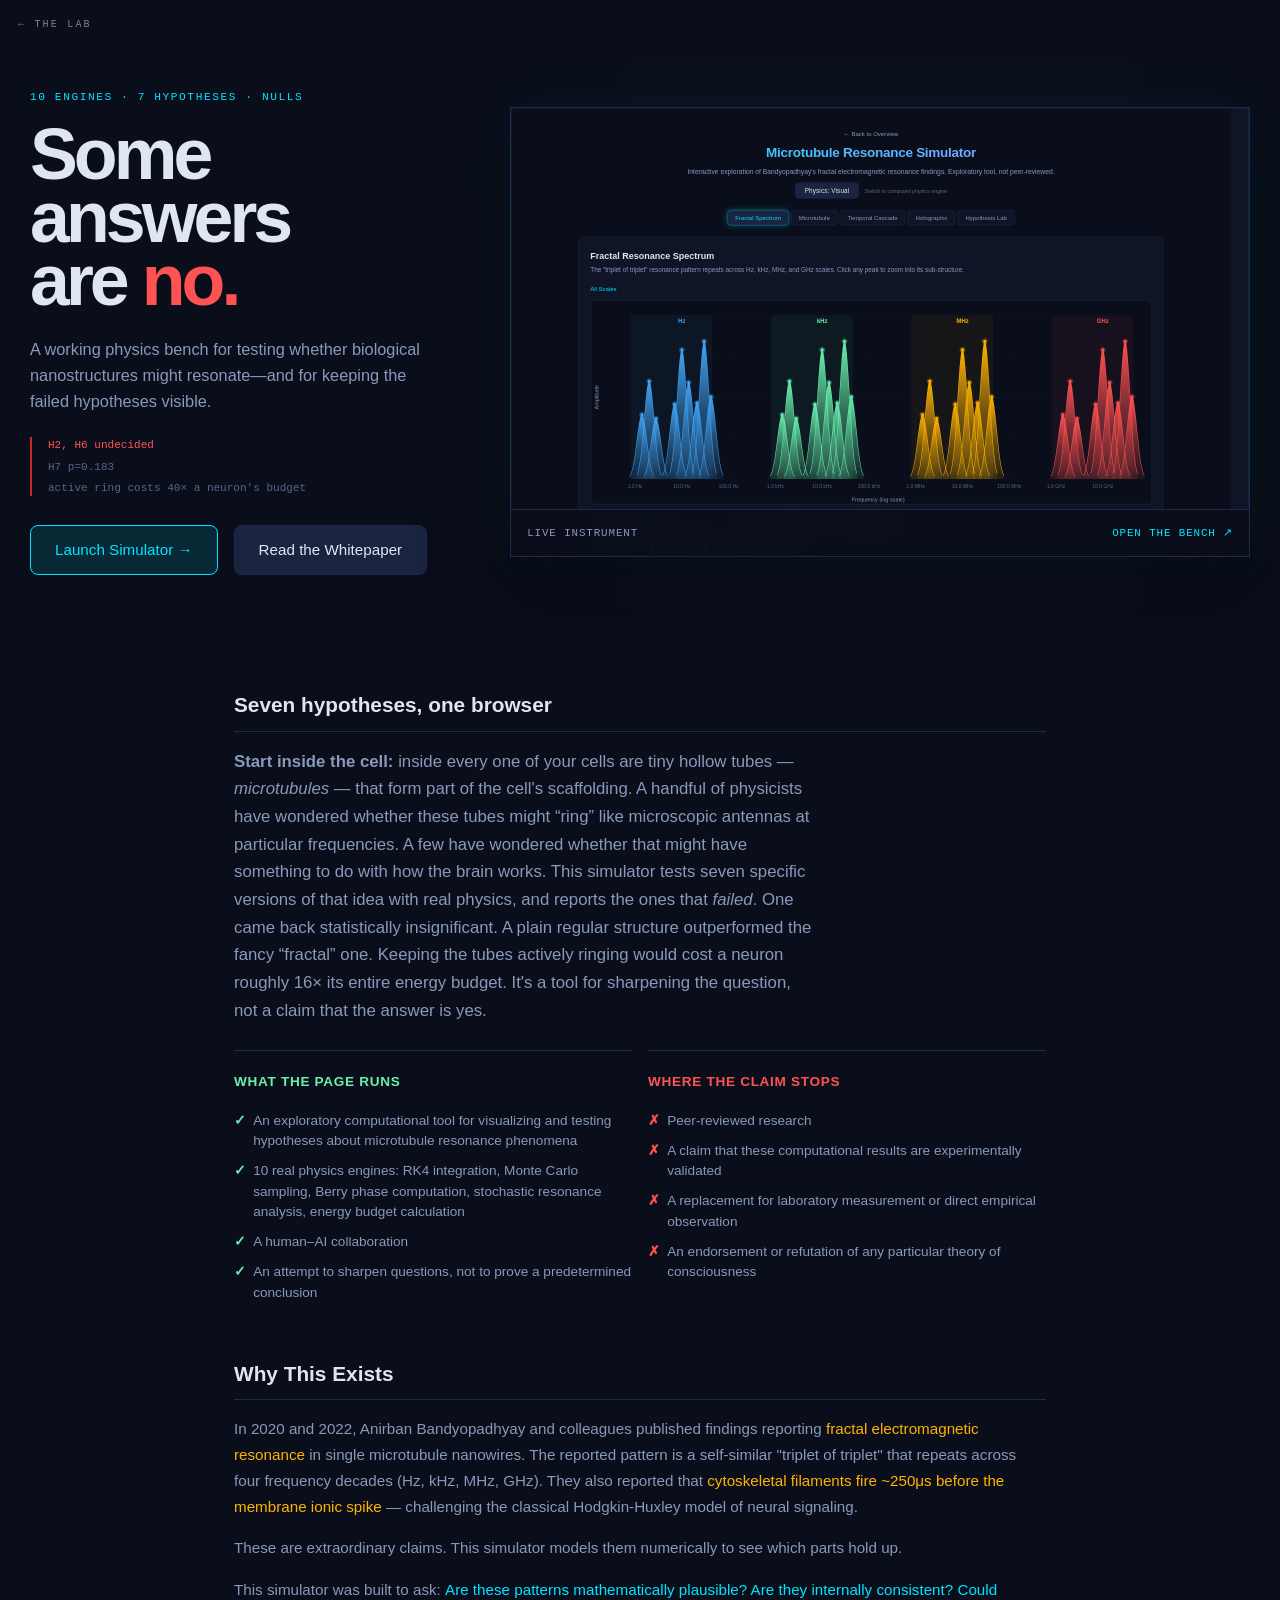
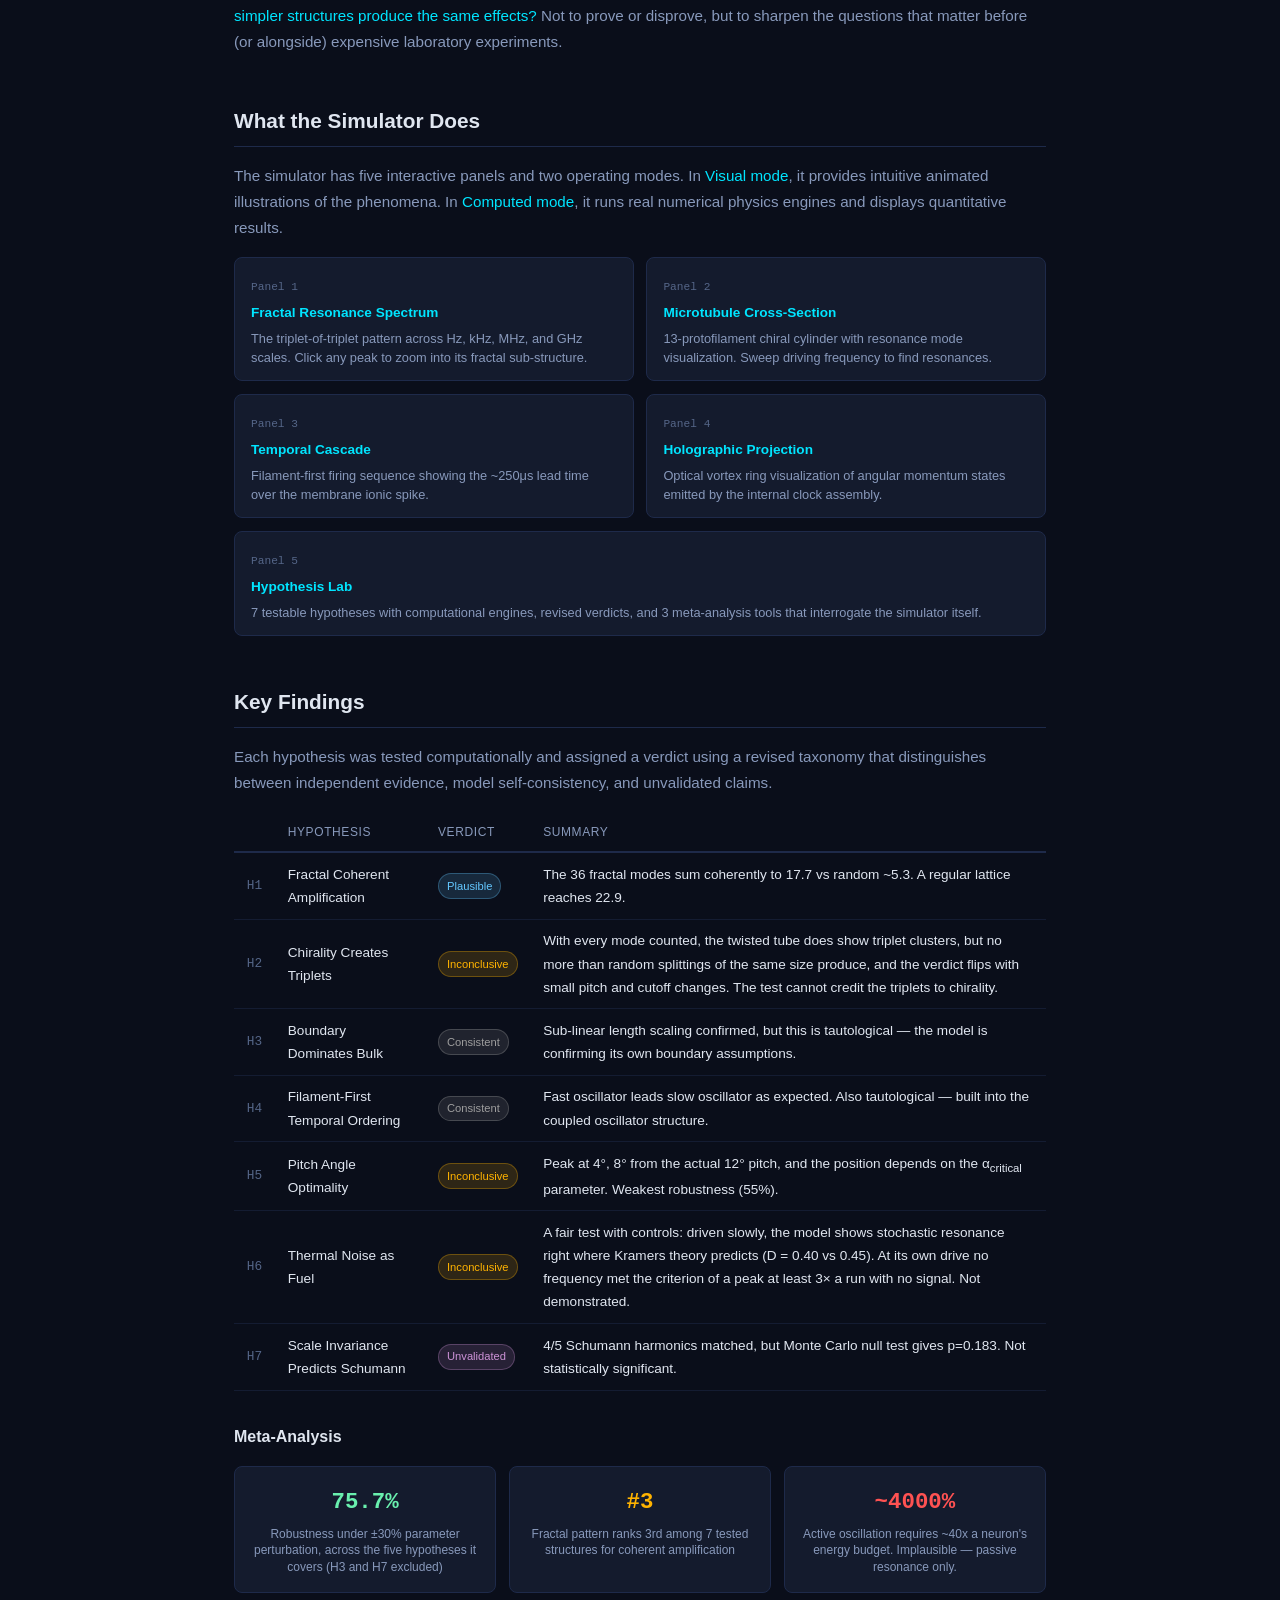
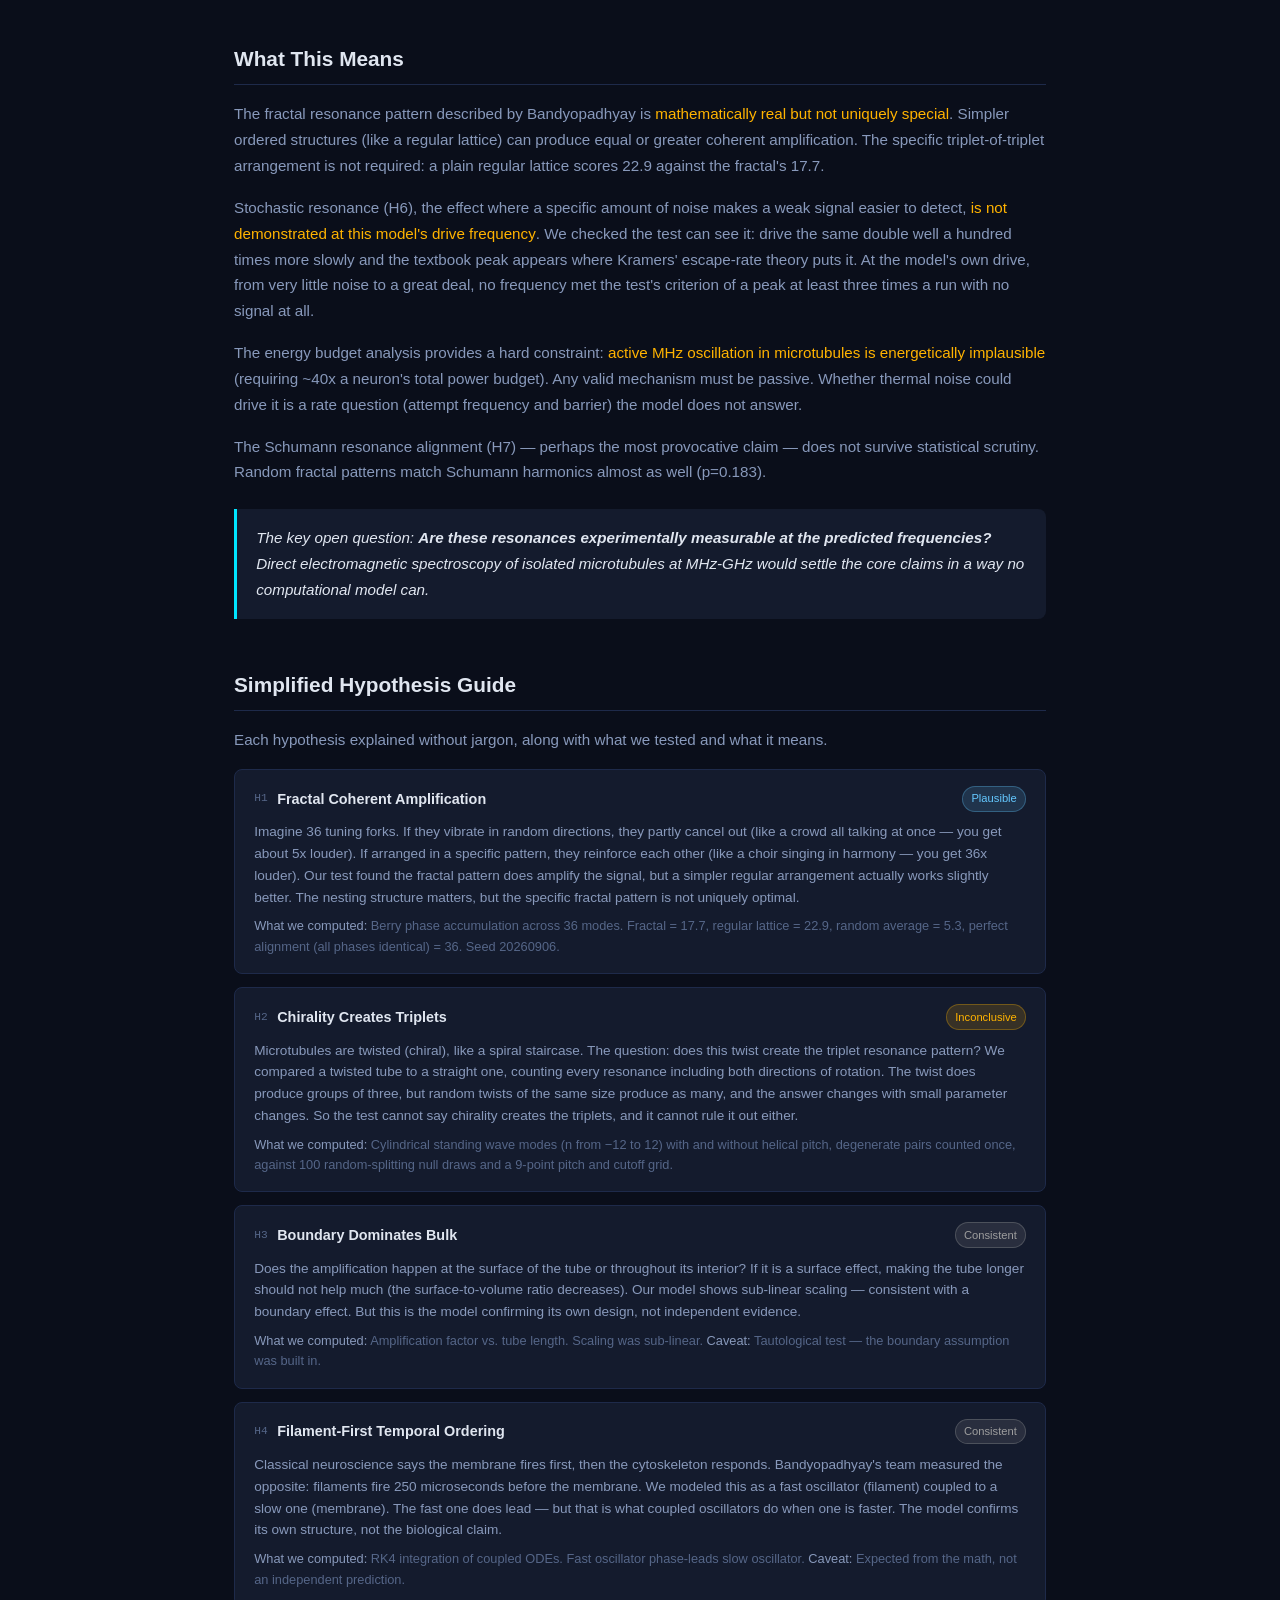
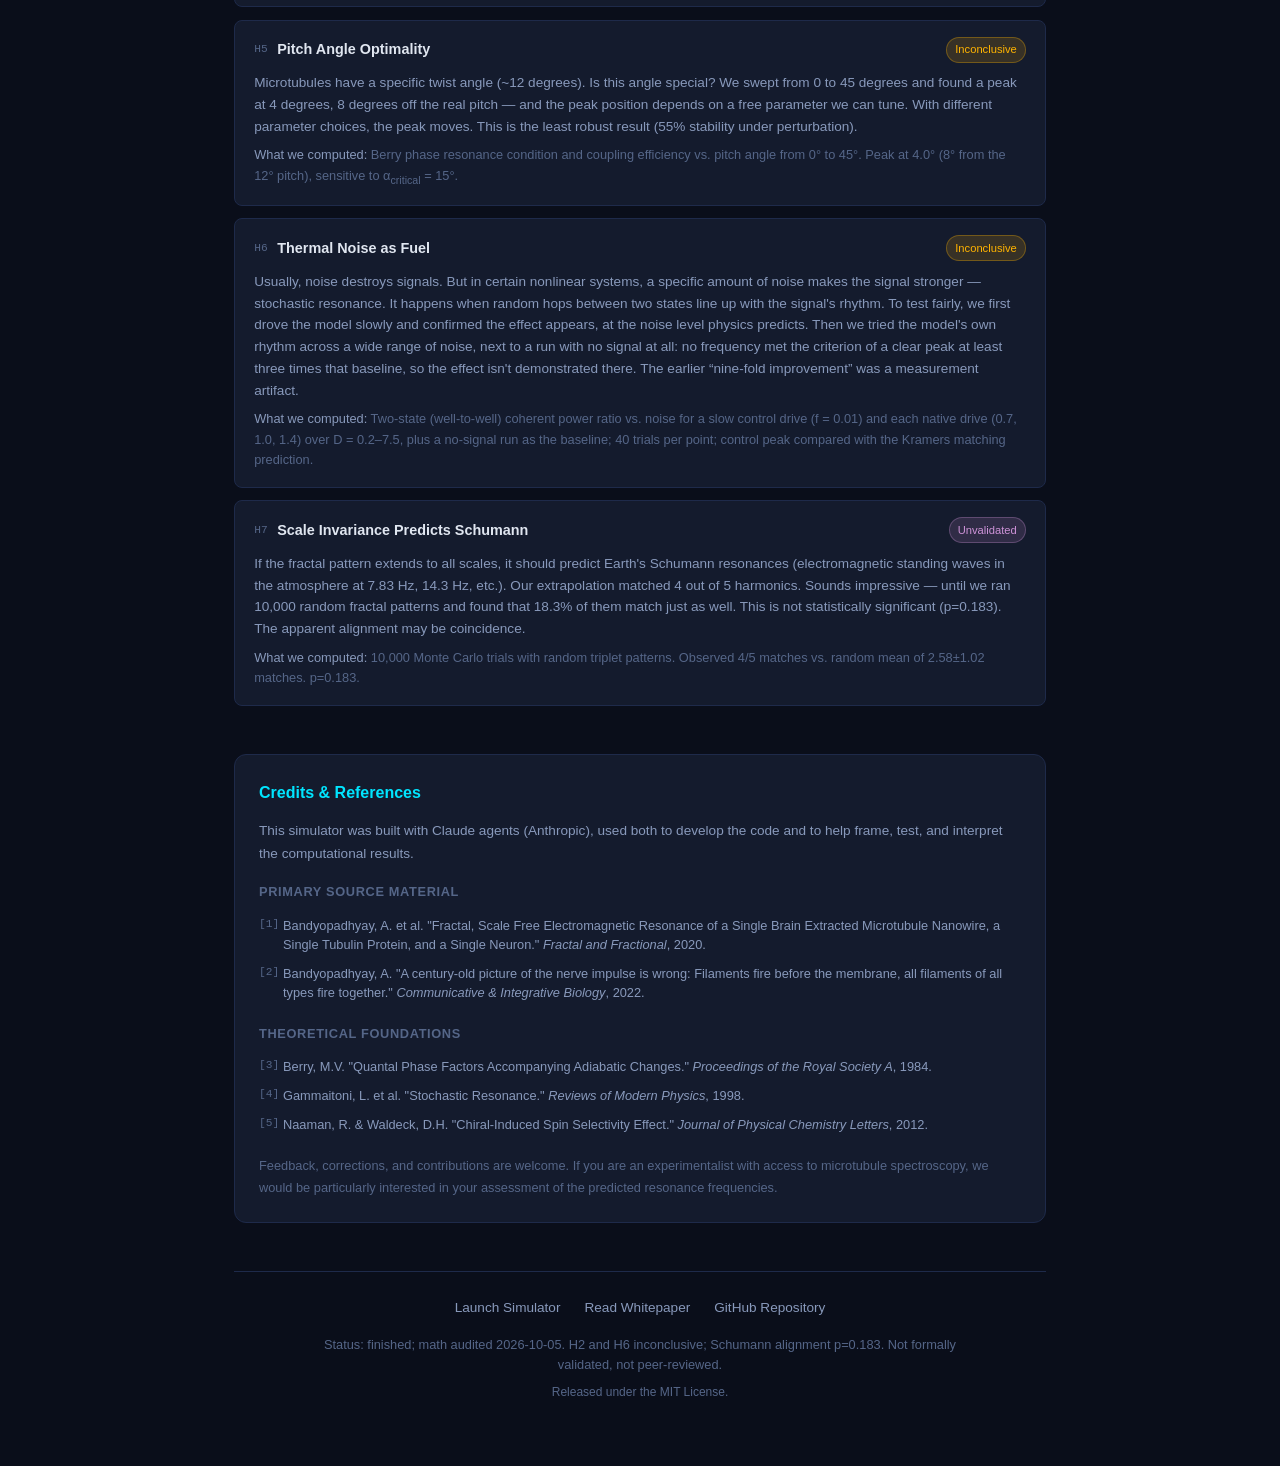
==== commit 80ee2a25: "H6: stable split-step integrator, per-peak baseline rule, criterion wording (Codex review 2) Euler o" ====
--- a/index.html
+++ b/index.html
@@ -195,7 +195,7 @@
             <td class="hypo-id-col">H6</td>
             <td>Thermal Noise as Fuel</td>
             <td><span class="verdict-badge inconclusive">Inconclusive</span></td>
-            <td>A fair test with controls: driven slowly, the model shows stochastic resonance right where Kramers theory predicts (D = 0.40 vs 0.45). At its own drive, no noise level gives a response clearly above a run with no signal. Not demonstrated.</td>
+            <td>A fair test with controls: driven slowly, the model shows stochastic resonance right where Kramers theory predicts (D = 0.40 vs 0.45). At its own drive no frequency met the criterion of a peak at least 3&times; a run with no signal. Not demonstrated.</td>
           </tr>
           <tr>
             <td class="hypo-id-col">H7</td>
@@ -227,7 +227,7 @@
     <section class="section">
       <h2 class="section-title">What This Means</h2>
       <p>The fractal resonance pattern described by Bandyopadhyay is <span class="highlight">mathematically real but not uniquely special</span>. Simpler ordered structures (like a regular lattice) can produce equal or greater coherent amplification. The specific triplet-of-triplet arrangement is not required: a plain regular lattice scores 22.9 against the fractal's 17.7.</p>
-      <p>Stochastic resonance (H6), the effect where a specific amount of noise makes a weak signal easier to detect, <span class="highlight">is not demonstrated at this model's drive frequency</span>. We checked the test can see it: drive the same double well a hundred times more slowly and the textbook peak appears where Kramers' escape-rate theory puts it. At the model's own drive, from very little noise to a great deal, the response never rises clearly above a run with no signal at all.</p>
+      <p>Stochastic resonance (H6), the effect where a specific amount of noise makes a weak signal easier to detect, <span class="highlight">is not demonstrated at this model's drive frequency</span>. We checked the test can see it: drive the same double well a hundred times more slowly and the textbook peak appears where Kramers' escape-rate theory puts it. At the model's own drive, from very little noise to a great deal, no frequency met the test's criterion of a peak at least three times a run with no signal at all.</p>
       <p>The energy budget analysis provides a hard constraint: <span class="highlight">active MHz oscillation in microtubules is energetically implausible</span> (requiring ~40x a neuron's total power budget). Any valid mechanism must be passive. Whether thermal noise could drive it is a rate question (attempt frequency and barrier) the model does not answer.</p>
       <p>The Schumann resonance alignment (H7) &mdash; perhaps the most provocative claim &mdash; does not survive statistical scrutiny. Random fractal patterns match Schumann harmonics almost as well (p=0.183).</p>
 
@@ -298,7 +298,7 @@
             <h3>Thermal Noise as Fuel</h3>
             <span class="verdict-badge inconclusive">Inconclusive</span>
           </div>
-          <p>Usually, noise destroys signals. But in certain nonlinear systems, a specific amount of noise makes the signal stronger &mdash; stochastic resonance. It happens when random hops between two states line up with the signal's rhythm. To test fairly, we first drove the model slowly and confirmed the effect appears, at the noise level physics predicts. Then we tried the model's own rhythm across a wide range of noise, next to a run with no signal at all: the two look the same, so the effect isn't demonstrated there. The earlier &ldquo;nine-fold improvement&rdquo; was a measurement artifact.</p>
+          <p>Usually, noise destroys signals. But in certain nonlinear systems, a specific amount of noise makes the signal stronger &mdash; stochastic resonance. It happens when random hops between two states line up with the signal's rhythm. To test fairly, we first drove the model slowly and confirmed the effect appears, at the noise level physics predicts. Then we tried the model's own rhythm across a wide range of noise, next to a run with no signal at all: no frequency met the criterion of a clear peak at least three times that baseline, so the effect isn't demonstrated there. The earlier &ldquo;nine-fold improvement&rdquo; was a measurement artifact.</p>
           <p class="hg-test"><strong>What we computed:</strong> Two-state (well-to-well) coherent power ratio vs. noise for a slow control drive (f = 0.01) and each native drive (0.7, 1.0, 1.4) over D = 0.2&ndash;7.5, plus a no-signal run as the baseline; 40 trials per point; control peak compared with the Kramers matching prediction.</p>
         </div>
 
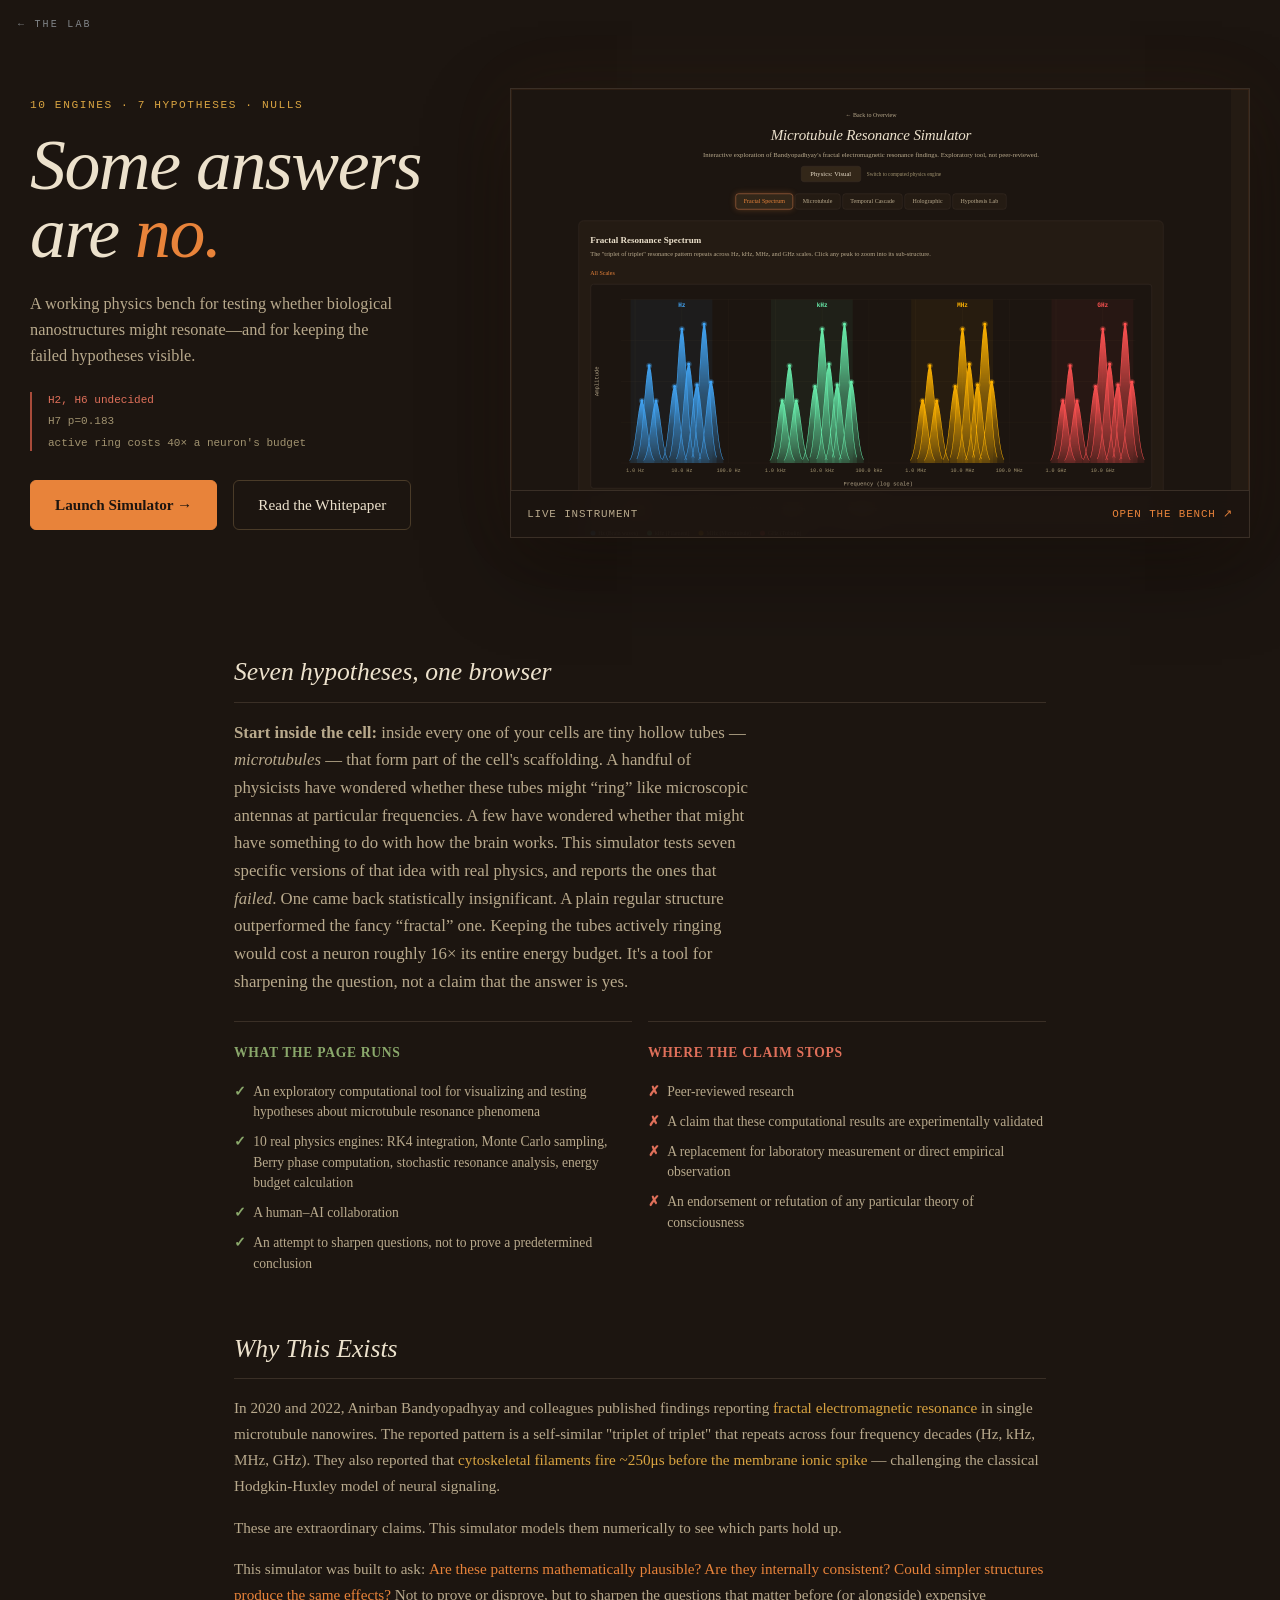
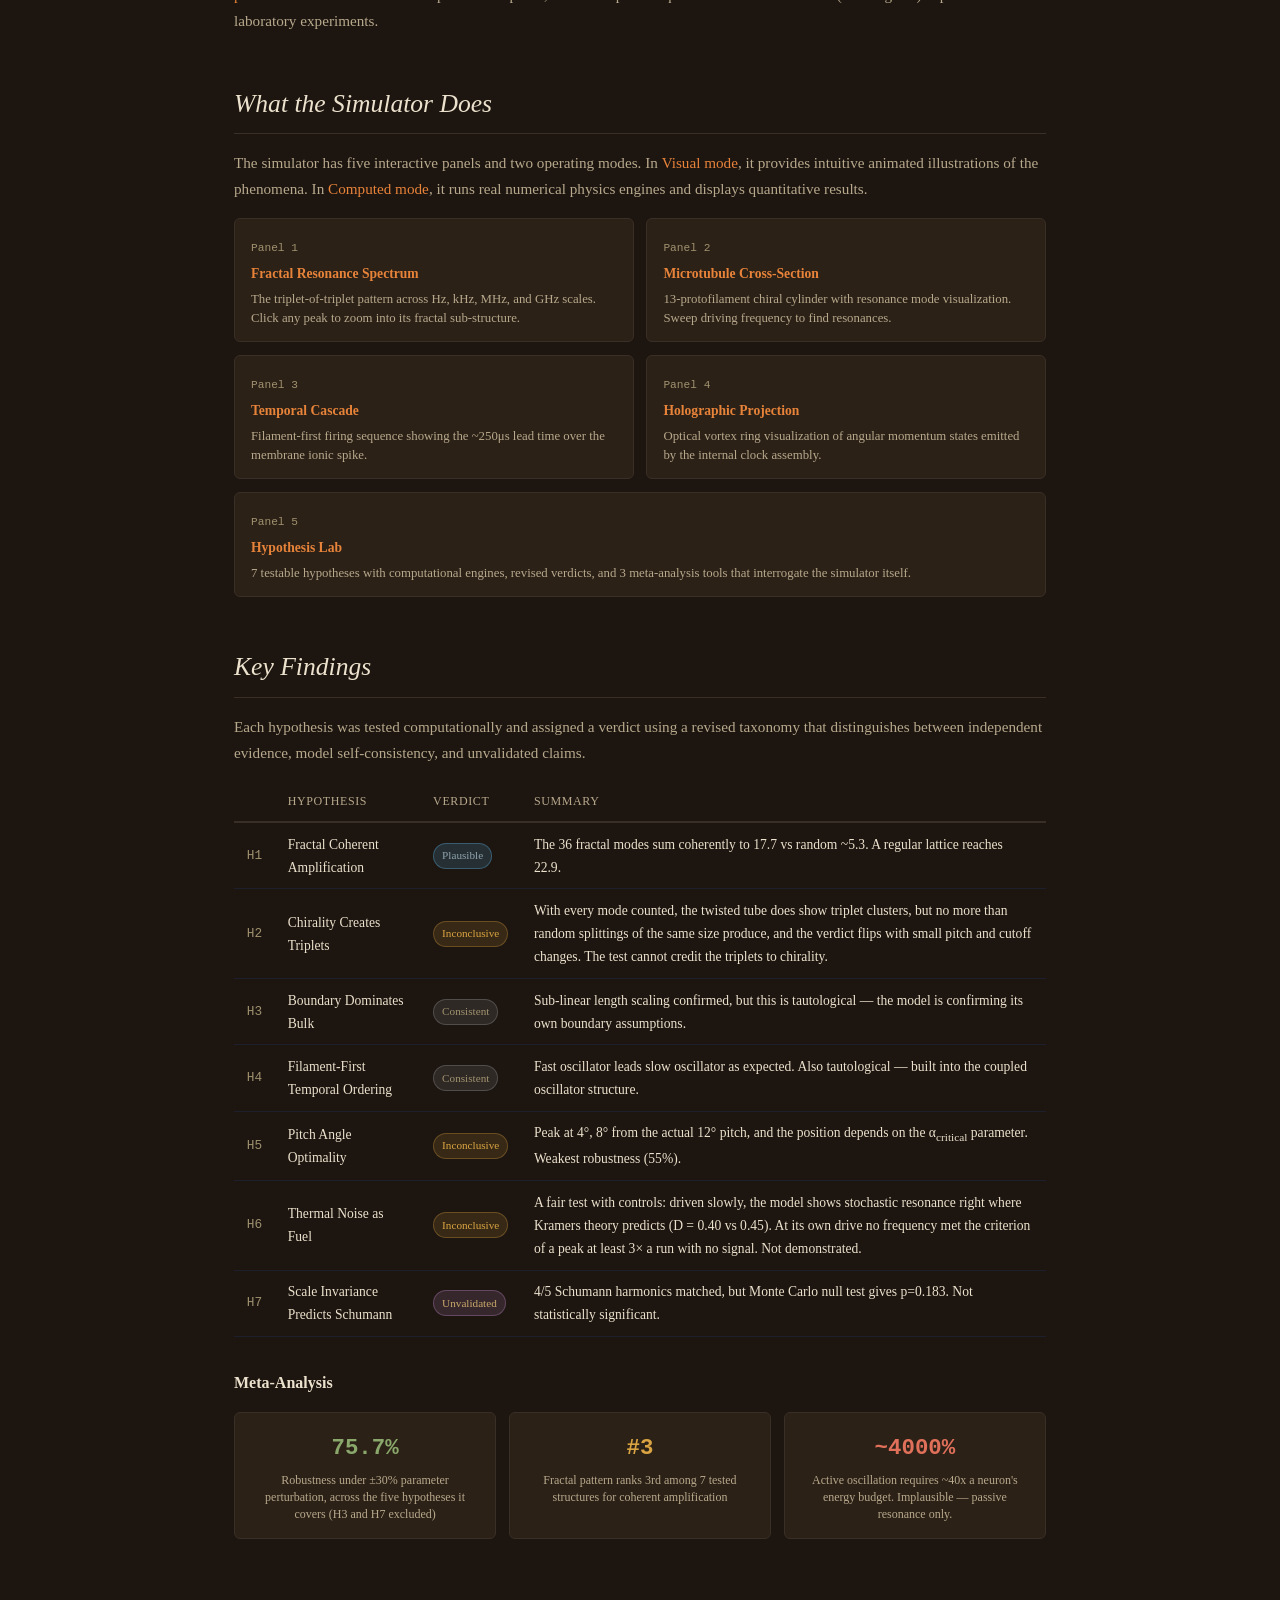
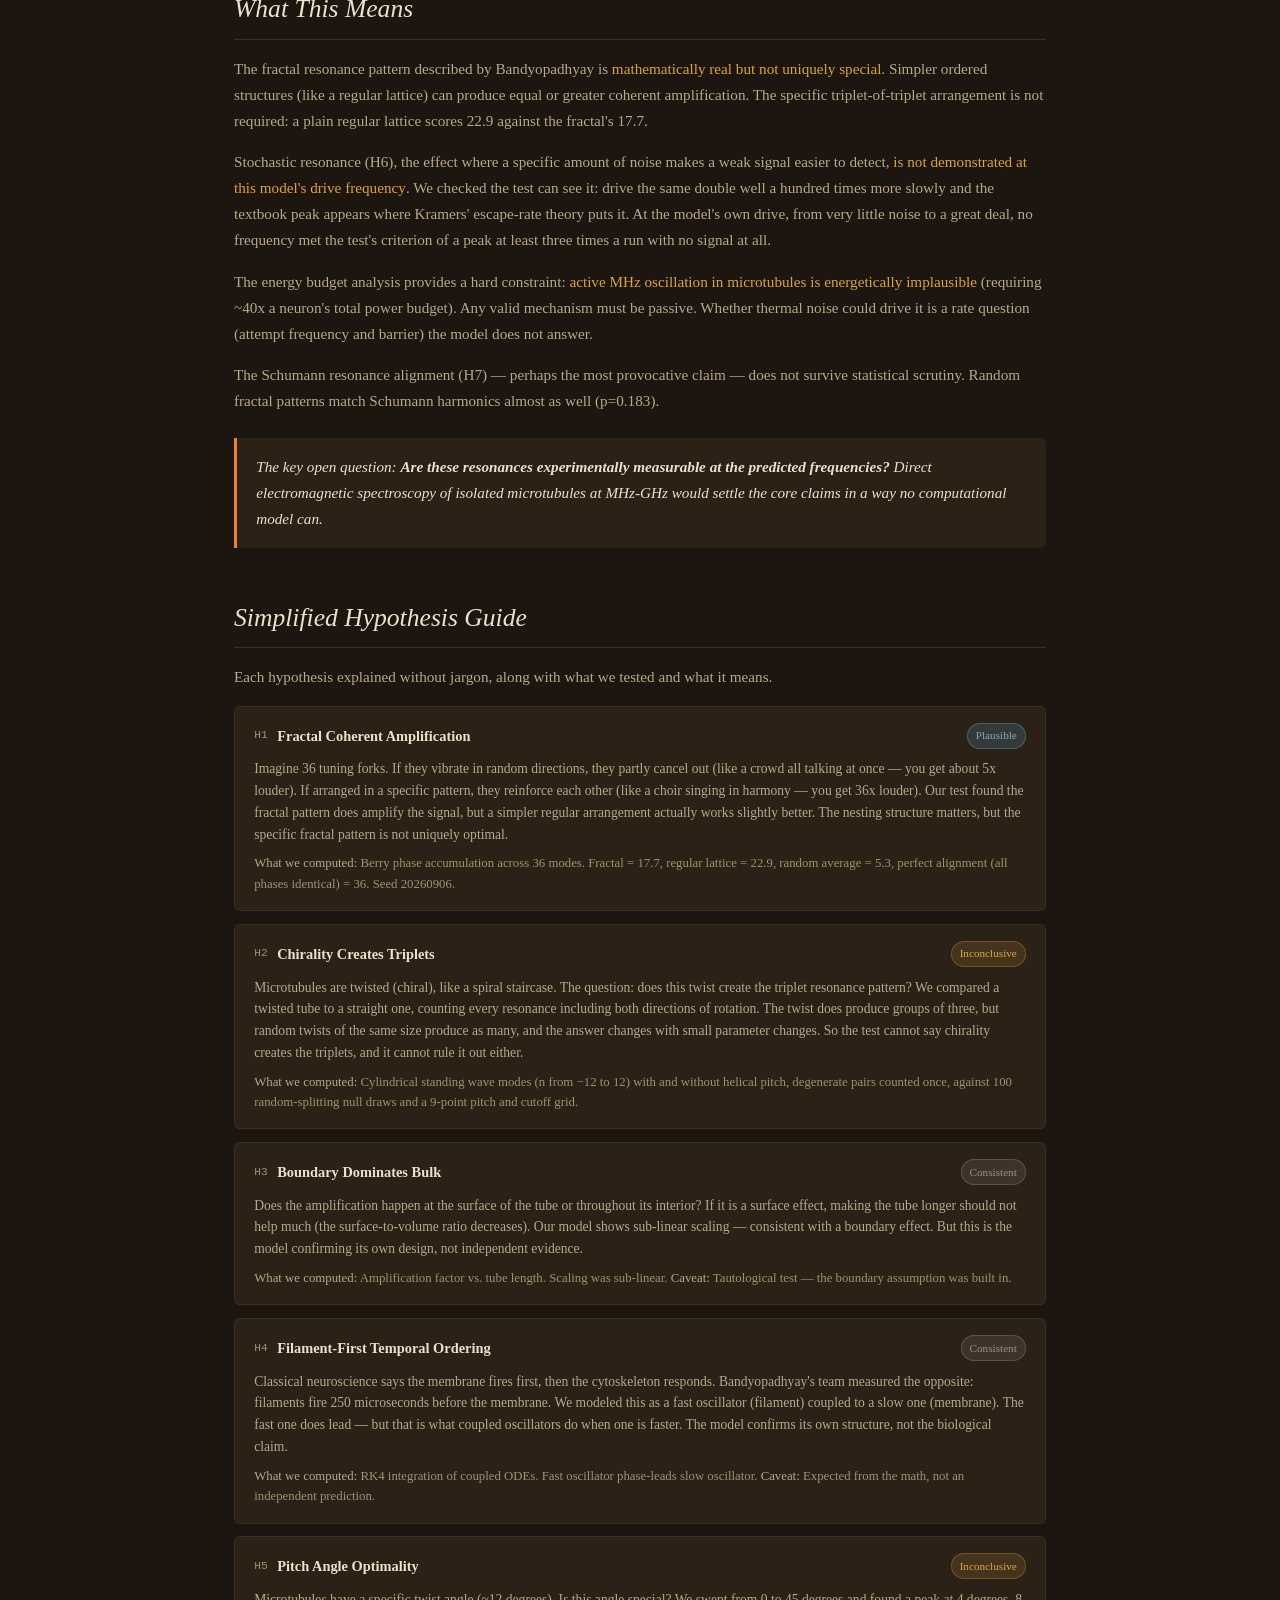
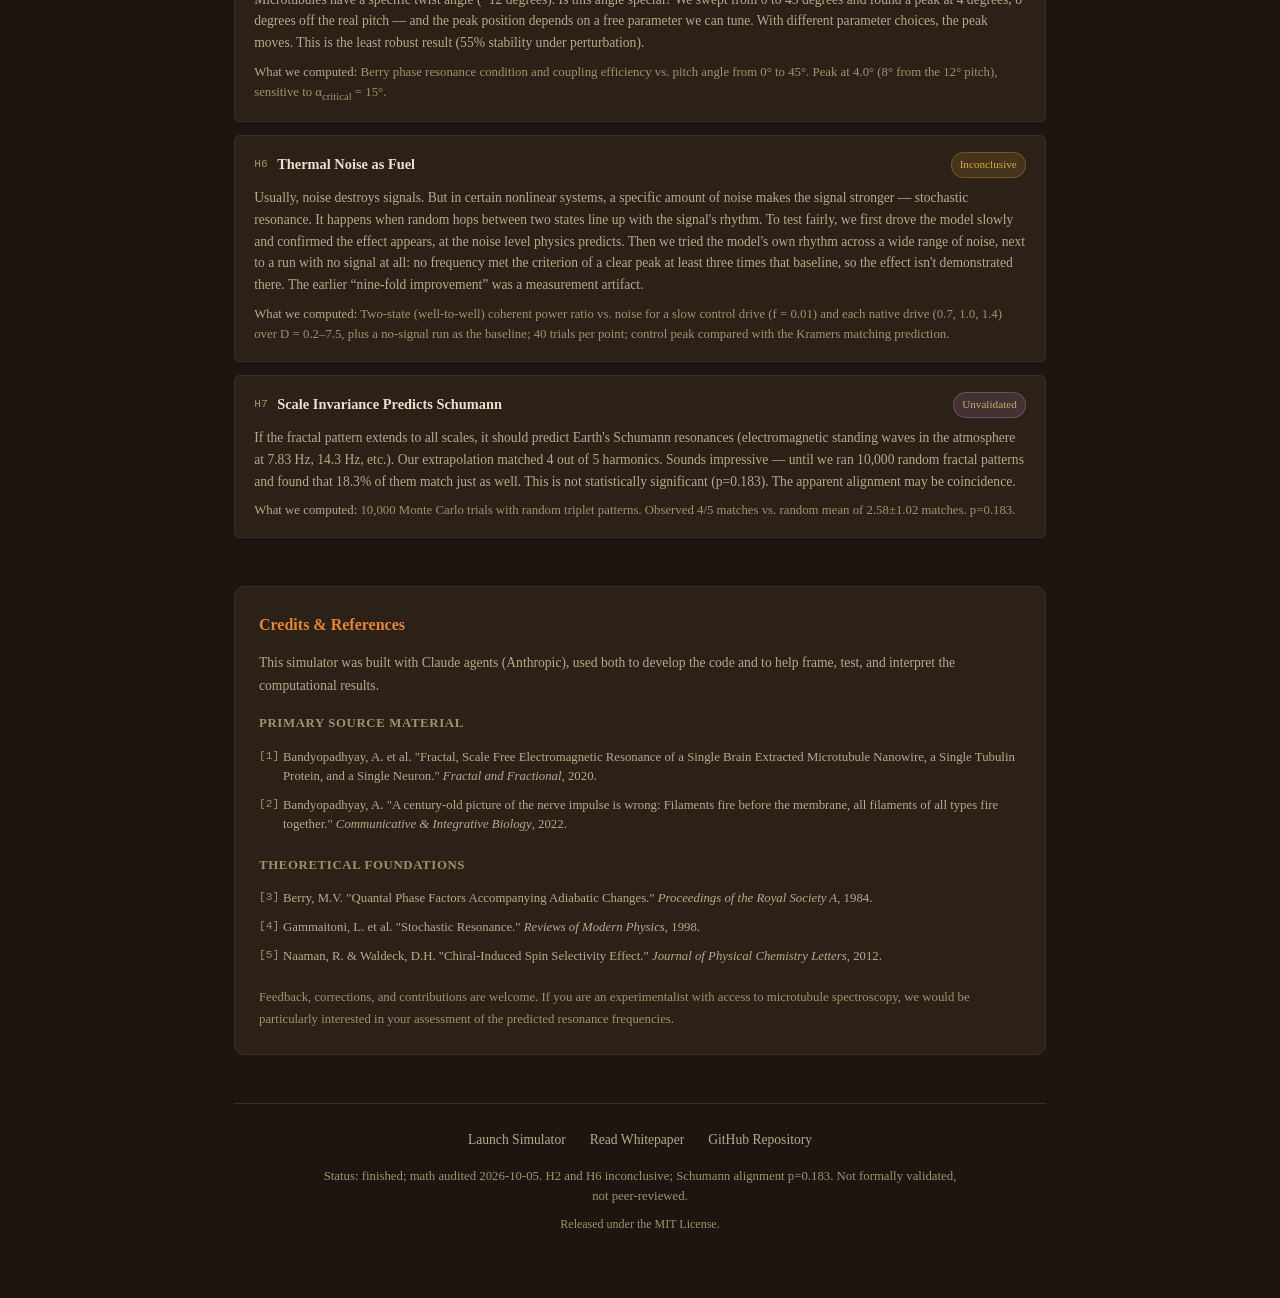
==== commit bd0a8798: "Restyle the pages onto the brokenbranch.dev house look The landing page, simulator and whitepaper we" ====
--- a/index.html
+++ b/index.html
@@ -23,6 +23,7 @@
   <meta property="twitter:image" content="https://www.brokenbranch.dev/labs/microtubule/assets/og.png">
   <meta name="twitter:image:alt" content="Microtubule Resonance Simulator, a Broken Branch physics card.">
   <link rel="icon" type="image/svg+xml" href="/assets/favicon.svg">
+  <link rel="stylesheet" href="/css/tokens.css">
   <link rel="stylesheet" href="landing.css">
   <script type="application/ld+json">
   {"@context":"https://schema.org","@type":"BreadcrumbList","itemListElement":[
--- a/landing.css
+++ b/landing.css
@@ -5,37 +5,41 @@
 
 /* Reuse the same design tokens as the simulator */
 :root {
-  --bg-deep: #0a0e1a;
-  --bg-panel: #0f1526;
-  --bg-card: #141b2d;
-  --bg-hover: #1a2340;
-  --border: #1e2a4a;
-  --border-glow: #2a4a8a;
-
-  --cyan: #00e5ff;
-  --cyan-dim: #0088aa;
-  --cyan-glow: rgba(0, 229, 255, 0.3);
-  --amber: #ffb300;
-  --amber-dim: #aa7700;
-  --amber-glow: rgba(255, 179, 0, 0.3);
-  --purple: #b388ff;
-  --purple-dim: #7c4dff;
-  --purple-glow: rgba(179, 136, 255, 0.3);
-  --green: #69f0ae;
-  --green-dim: #2e7d32;
-  --red: #ff5252;
-  --red-dim: #c62828;
-  --pink: #ff80ab;
-
-  --text: #e0e6f0;
-  --text-dim: #8899bb;
-  --text-muted: #556688;
+  /* House palette (css/tokens.css), mapped onto this wing's own variable
+     names so the wing reads as part of brokenbranch.dev rather than a
+     separate navy app. Accent roles: cyan -> ember (the site's load-bearing
+     accent), amber -> gold, purple -> slate, green -> moss, red -> clay-red. */
+  --bg-deep: #1c1510;
+  --bg-panel: #241b13;
+  --bg-card: #2b2117;
+  --bg-hover: #332719;
+  --border: #3a2f26;
+  --border-glow: #4a3b28;
+
+  --cyan: #e8833a;
+  --cyan-dim: #c4744a;
+  --cyan-glow: rgba(232, 131, 58, 0.3);
+  --amber: #d9a441;
+  --amber-dim: #a88032;
+  --amber-glow: rgba(217, 164, 65, 0.3);
+  --purple: #8fa3ad;
+  --purple-dim: #6d8590;
+  --purple-glow: rgba(143, 163, 173, 0.3);
+  --green: #8aa86b;
+  --green-dim: #4a6741;
+  --red: #e0705a;
+  --red-dim: #a84b3a;
+  --pink: #d98b7a;
+
+  --text: #ece1cc;
+  --text-dim: #b8a98c;
+  --text-muted: #a0926f;
 
   --font-mono: 'JetBrains Mono', 'Fira Code', 'Consolas', monospace;
-  --font-sans: 'Inter', -apple-system, BlinkMacSystemFont, 'Segoe UI', sans-serif;
-
-  --radius: 8px;
-  --radius-lg: 12px;
+  --font-sans: 'Fraunces', Georgia, serif;
+
+  --radius: 6px;
+  --radius-lg: 10px;
 }
 
 * {
@@ -80,7 +84,7 @@
 }
 
 .hero-eyebrow {
-  color: var(--cyan);
+  color: var(--amber);
   font-family: var(--font-mono);
   font-size: 0.7rem;
   letter-spacing: 0.14em;
@@ -90,15 +94,16 @@
 
 .hero h1 {
   font-size: clamp(3rem, 5.6vw, 5.7rem);
-  font-weight: 700;
-  letter-spacing: -0.055em;
+  font-style: italic;
+  font-weight: 400;
+  font-variation-settings: 'opsz' 144;
+  letter-spacing: -0.02em;
   color: var(--text);
-  line-height: 0.88;
+  line-height: 0.95;
 }
 
 .hero h1 em {
-  color: var(--red);
-  font-style: normal;
+  color: var(--cyan);
 }
 
 .hero .tagline {
@@ -129,7 +134,7 @@
   overflow: hidden;
   border: 1px solid var(--border);
   background: var(--bg-panel);
-  box-shadow: 0 30px 80px rgba(0, 0, 0, 0.36), 0 0 70px rgba(0, 229, 255, 0.055);
+  box-shadow: 0 30px 80px rgba(0, 0, 0, 0.36), 0 0 70px rgba(232, 131, 58, 0.055);
 }
 
 .simulator-preview::after {
@@ -137,7 +142,7 @@
   position: absolute;
   inset: 0;
   pointer-events: none;
-  box-shadow: inset 0 0 0 1px rgba(0, 229, 255, 0.08);
+  box-shadow: inset 0 0 0 1px rgba(232, 131, 58, 0.08);
 }
 
 .simulator-preview iframe {
@@ -159,7 +164,7 @@
   justify-content: space-between;
   align-items: center;
   padding: 0.85rem 1rem;
-  background: rgba(10, 14, 26, 0.9);
+  background: rgba(28, 21, 16, 0.9);
   border-top: 1px solid var(--border);
   color: var(--text-dim);
   font-family: var(--font-mono);
@@ -185,12 +190,12 @@
   align-items: center;
   gap: 0.5rem;
   padding: 0.7rem 1.5rem;
-  background: rgba(0, 229, 255, 0.12);
+  background: var(--cyan);
   border: 1px solid var(--cyan);
-  color: var(--cyan);
+  color: var(--bg-deep);
   font-size: 0.95rem;
   font-family: var(--font-sans);
-  font-weight: 500;
+  font-weight: 560;
   border-radius: var(--radius);
   cursor: pointer;
   text-decoration: none;
@@ -198,8 +203,8 @@
 }
 
 .btn-primary:hover {
-  background: rgba(0, 229, 255, 0.2);
-  box-shadow: 0 0 16px var(--cyan-glow);
+  background: #f09048;
+  border-color: #f09048;
 }
 
 .btn-secondary {
@@ -207,8 +212,8 @@
   align-items: center;
   gap: 0.5rem;
   padding: 0.7rem 1.5rem;
-  background: var(--bg-hover);
-  border: 1px solid var(--border);
+  background: transparent;
+  border: 1px solid var(--border-glow);
   color: var(--text);
   font-size: 0.95rem;
   font-family: var(--font-sans);
@@ -230,8 +235,9 @@
 }
 
 .section-title {
-  font-size: 1.3rem;
-  font-weight: 600;
+  font-size: 1.6rem;
+  font-style: italic;
+  font-weight: 400;
   color: var(--text);
   margin-bottom: 1rem;
   padding-bottom: 0.5rem;
@@ -392,7 +398,7 @@
 }
 
 .results-table tr:hover td {
-  background: rgba(0, 229, 255, 0.03);
+  background: rgba(232, 131, 58, 0.03);
 }
 
 .results-table .hypo-id-col {
@@ -415,31 +421,31 @@
 
 .verdict-badge.plausible {
   background: rgba(100, 200, 255, 0.15);
-  color: #64c8ff;
+  color: #8fa3ad;
   border: 1px solid rgba(100, 200, 255, 0.3);
 }
 
 .verdict-badge.falsified {
-  background: rgba(255, 82, 82, 0.15);
+  background: rgba(224, 112, 90, 0.15);
   color: var(--red);
-  border: 1px solid rgba(255, 82, 82, 0.3);
+  border: 1px solid rgba(224, 112, 90, 0.3);
 }
 
 .verdict-badge.consistent {
   background: rgba(158, 158, 158, 0.15);
-  color: #9e9e9e;
+  color: #a0926f;
   border: 1px solid rgba(158, 158, 158, 0.3);
 }
 
 .verdict-badge.inconclusive {
-  background: rgba(255, 179, 0, 0.15);
+  background: rgba(217, 164, 65, 0.15);
   color: var(--amber);
-  border: 1px solid rgba(255, 179, 0, 0.3);
+  border: 1px solid rgba(217, 164, 65, 0.3);
 }
 
 .verdict-badge.unvalidated {
   background: rgba(206, 147, 216, 0.15);
-  color: #ce93d8;
+  color: #c9a86a;
   border: 1px solid rgba(206, 147, 216, 0.3);
 }
 
@@ -623,6 +629,32 @@
   .hero-actions { flex-direction: column; align-items: flex-start; }
 }
 
+/* Phones: the four-column results table is wider than the screen, so each
+   hypothesis becomes a stacked row — id and name, then verdict, then summary. */
+@media (max-width: 600px) {
+  .results-table,
+  .results-table tbody,
+  .results-table td { display: block; }
+  .results-table thead {
+    position: absolute;
+    width: 1px;
+    height: 1px;
+    overflow: hidden;
+    clip: rect(0 0 0 0);
+  }
+  .results-table tr {
+    display: grid;
+    grid-template-columns: auto 1fr;
+    gap: 0.35rem 0.75rem;
+    padding: 0.9rem 0;
+    border-bottom: 1px solid rgba(30, 42, 74, 0.5);
+  }
+  .results-table td { padding: 0; border-bottom: 0; }
+  .results-table td:nth-child(n + 3) { grid-column: 1 / -1; }
+  .results-table td:nth-child(2) { font-weight: 600; }
+  .results-table tr:hover td { background: none; }
+}
+
 /* ---- Scrollbar (match simulator) ---- */
 ::-webkit-scrollbar { width: 6px; }
 ::-webkit-scrollbar-track { background: var(--bg-deep); }
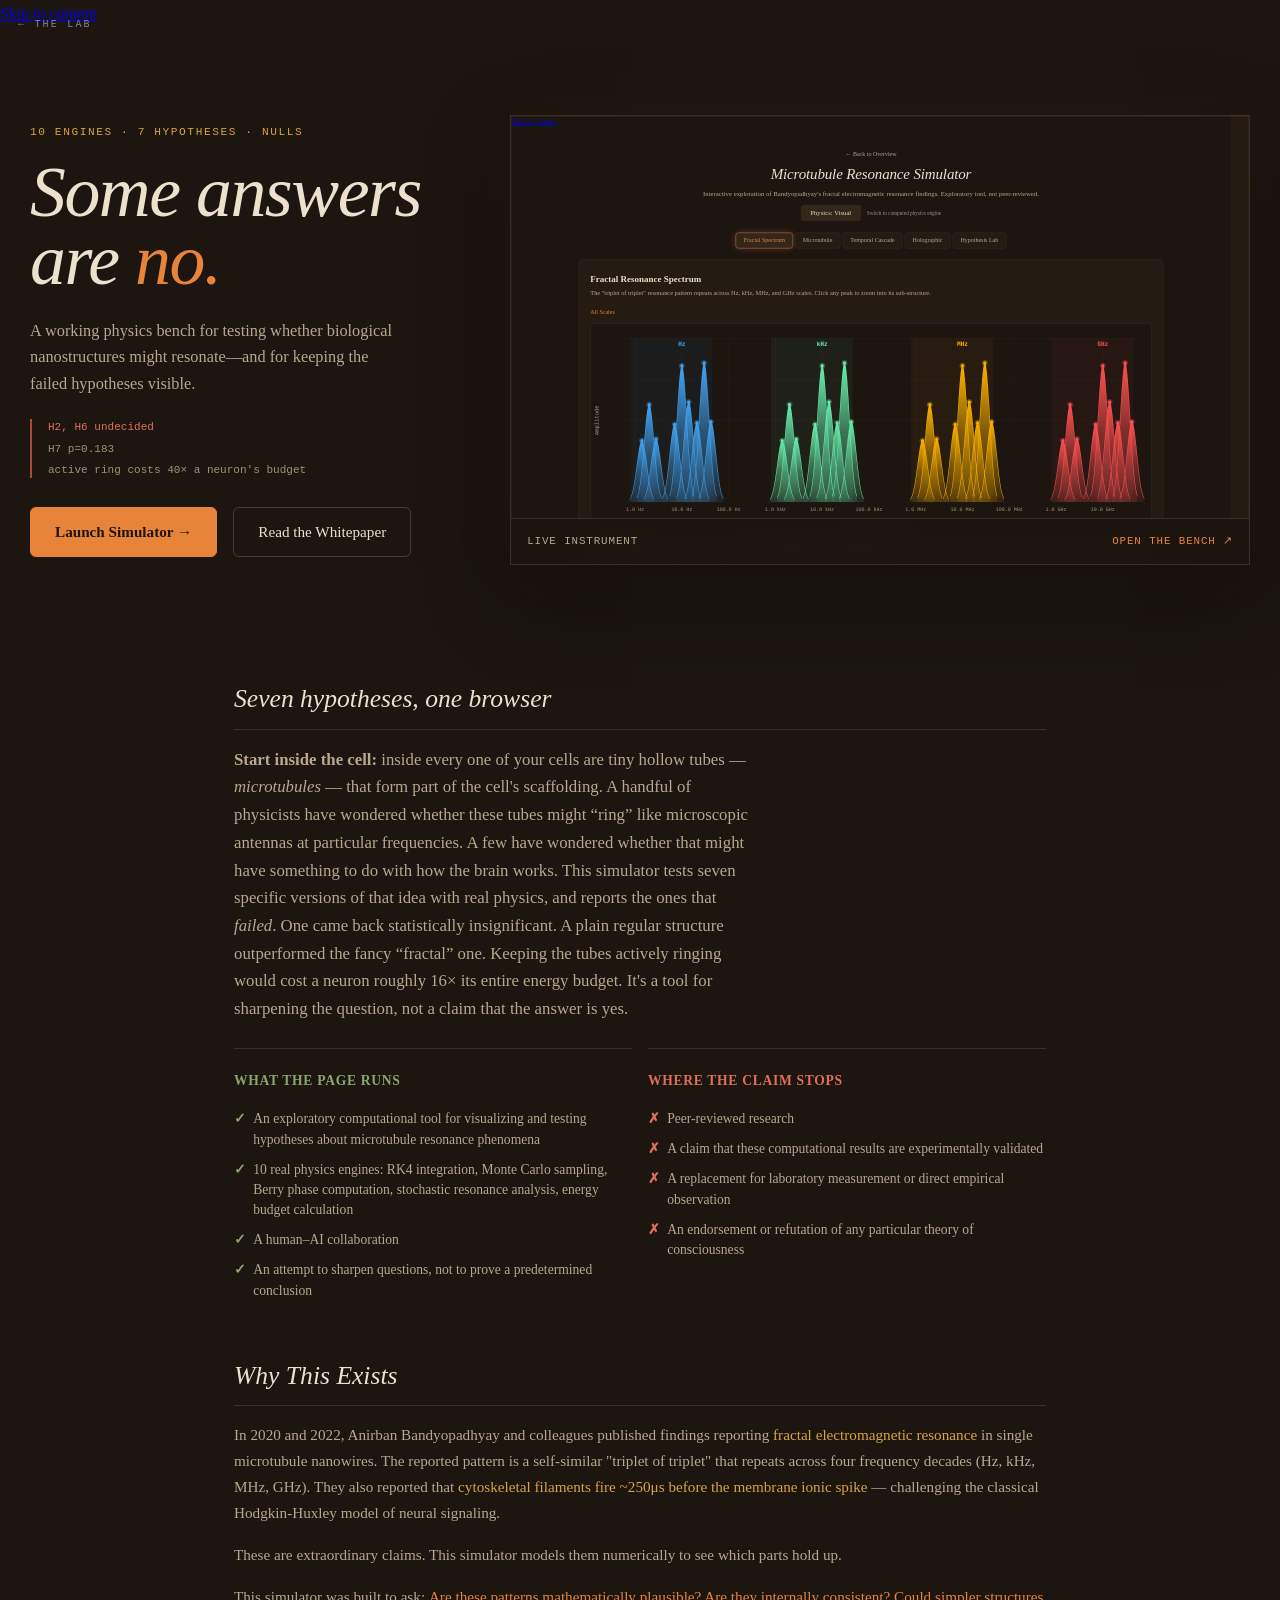
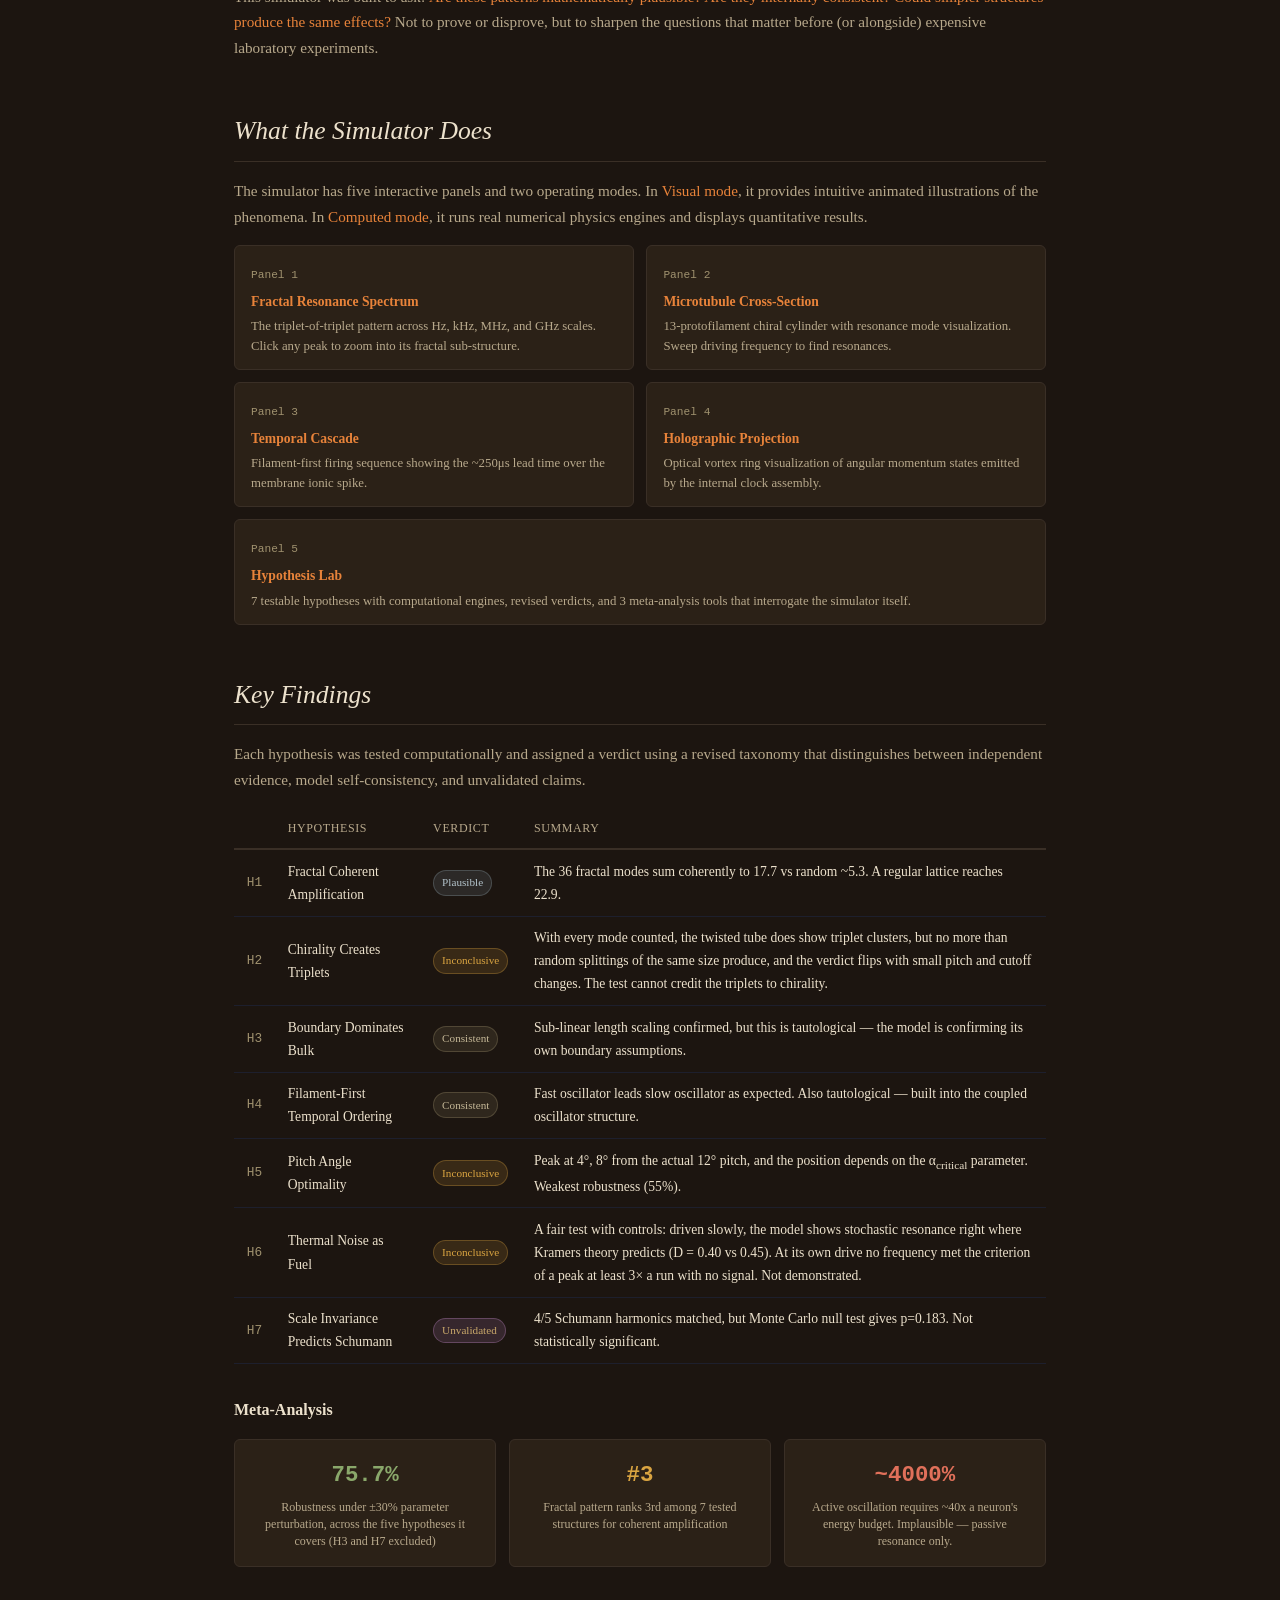
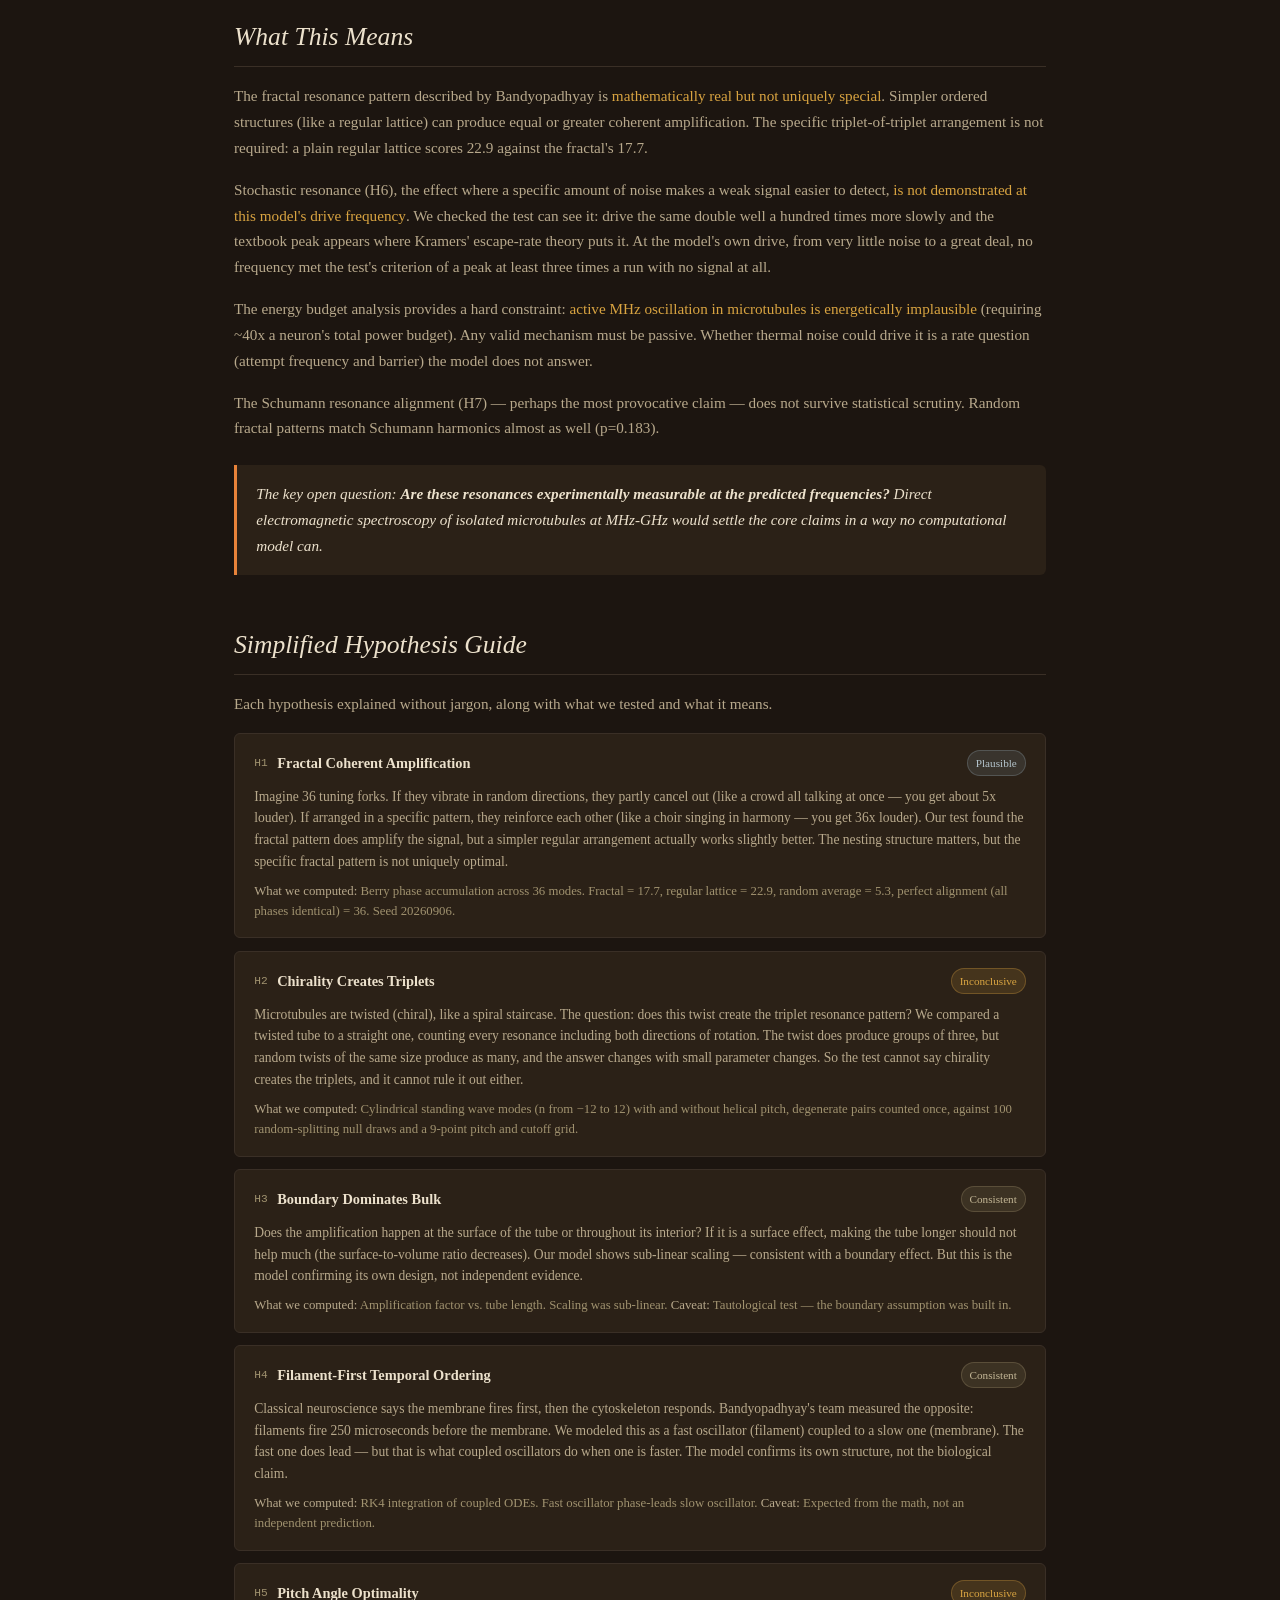
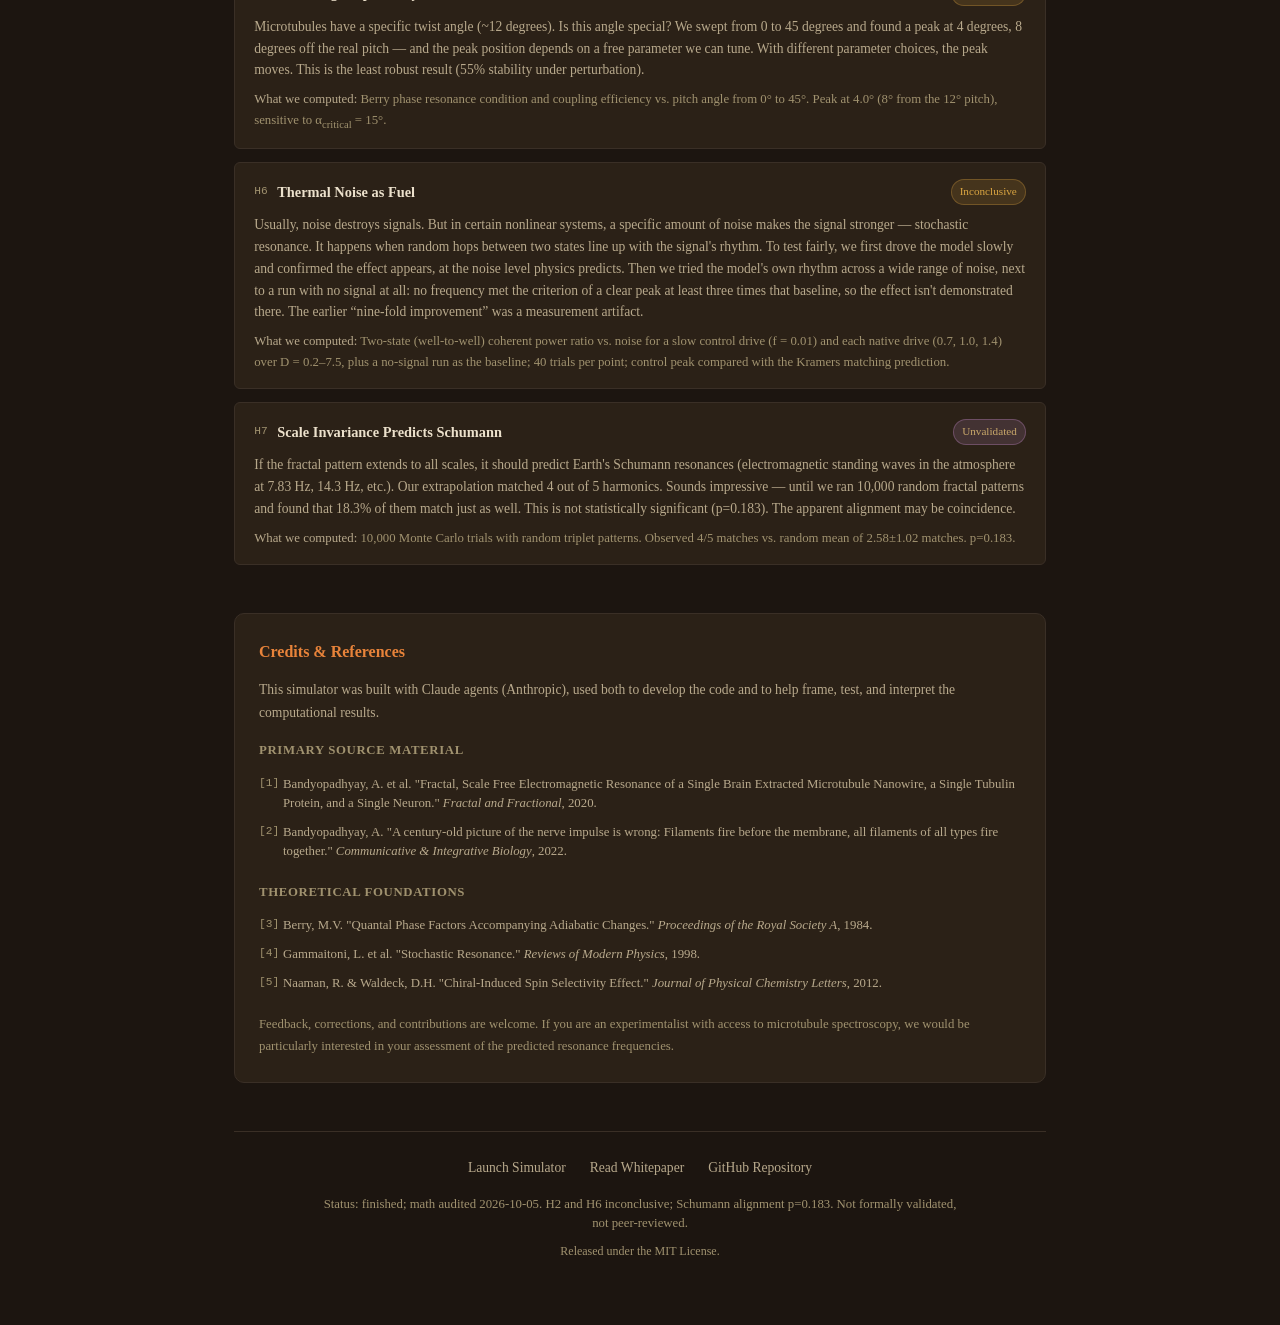
==== commit 01f8b80a: "Accessibility: skip links, favicon, focus rings, badge contrast From the site health audit (axe, WCA" ====
--- a/index.html
+++ b/index.html
@@ -36,10 +36,11 @@
   </script>
 </head>
 <body>
+<a class="skip-link" href="#main-content">Skip to content</a>
 
   <a href="/labs/" style="position:fixed;top:16px;left:18px;z-index:200;font-family:'JetBrains Mono','Consolas',monospace;font-size:10px;letter-spacing:.22em;text-transform:uppercase;color:#9aa0a6;text-decoration:none;opacity:.8">← the lab</a>
 
-  <main>
+  <main id="main-content">
 
   <!-- ============ HERO ============ -->
   <div class="hero">
@@ -56,7 +57,7 @@
       </div>
       <div class="simulator-preview" role="group" aria-label="Live preview of the Microtubule Resonance Simulator">
         <iframe src="simulator.html" title="Microtubule Resonance Simulator preview" loading="eager" tabindex="-1"></iframe>
-        <a href="simulator.html" class="preview-link" aria-label="Open the full Microtubule Resonance Simulator">
+        <a href="simulator.html" class="preview-link" aria-label="Live instrument: open the bench, the full Microtubule Resonance Simulator">
           <span>Live instrument</span>
           <strong>Open the bench &nearr;</strong>
         </a>
--- a/landing.css
+++ b/landing.css
@@ -420,9 +420,9 @@
 }
 
 .verdict-badge.plausible {
-  background: rgba(100, 200, 255, 0.15);
-  color: #8fa3ad;
-  border: 1px solid rgba(100, 200, 255, 0.3);
+  background: rgba(143, 163, 173, 0.15);
+  color: #b4c4cc;
+  border: 1px solid rgba(143, 163, 173, 0.3);
 }
 
 .verdict-badge.falsified {
@@ -432,9 +432,9 @@
 }
 
 .verdict-badge.consistent {
-  background: rgba(158, 158, 158, 0.15);
-  color: #a0926f;
-  border: 1px solid rgba(158, 158, 158, 0.3);
+  background: rgba(160, 146, 111, 0.15);
+  color: #c4b796;
+  border: 1px solid rgba(160, 146, 111, 0.3);
 }
 
 .verdict-badge.inconclusive {
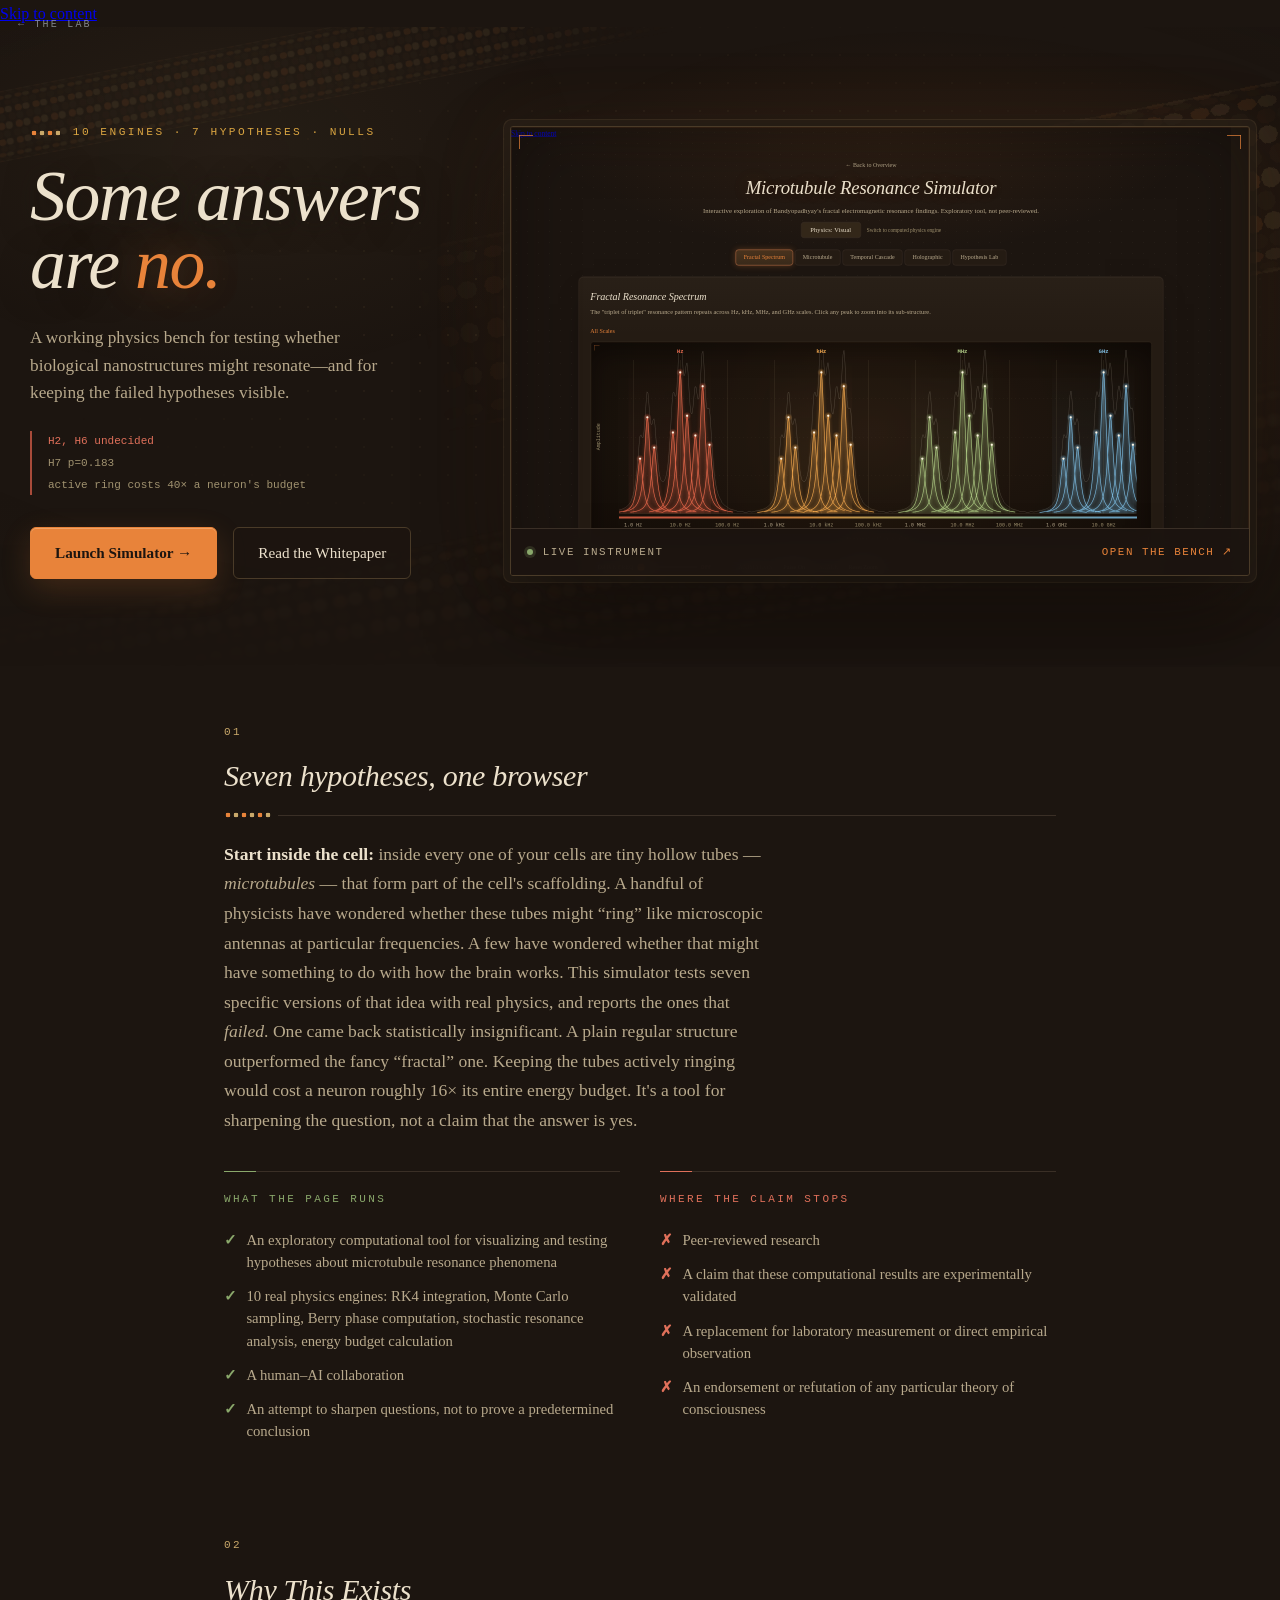
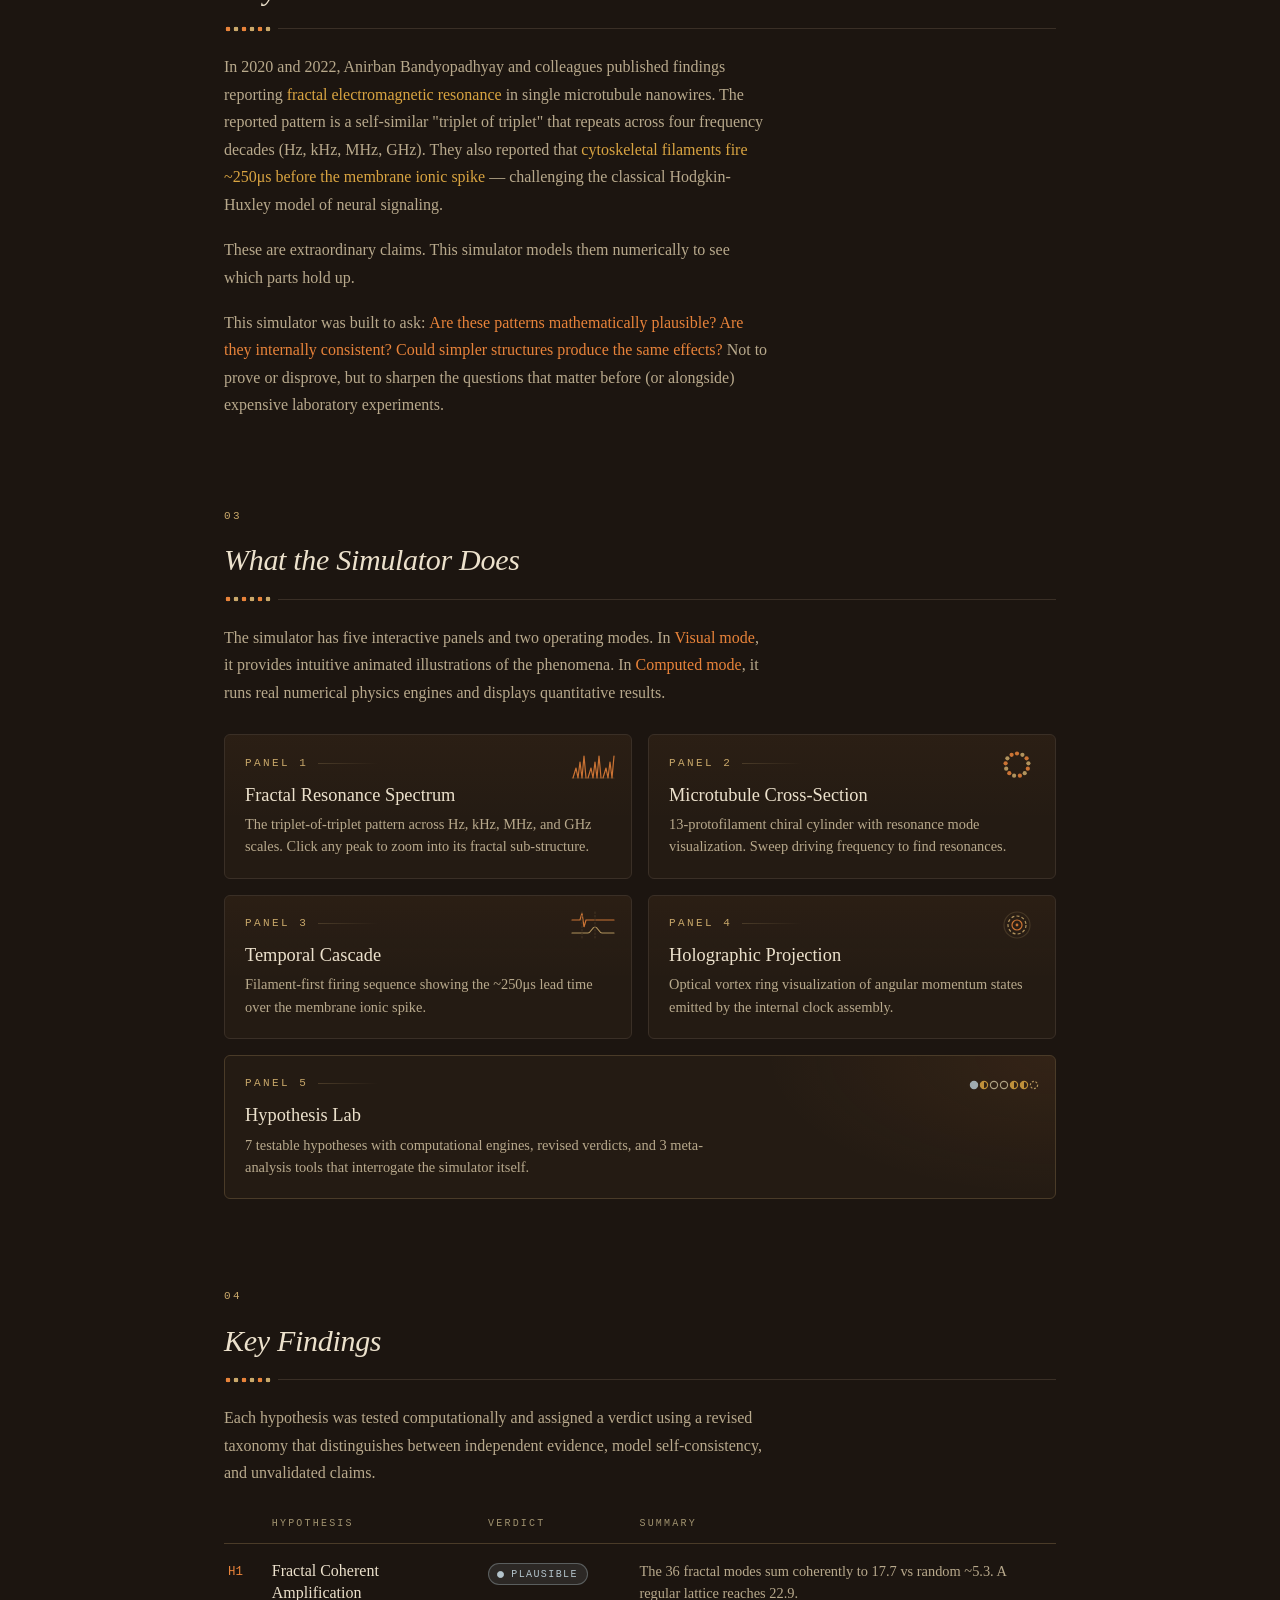
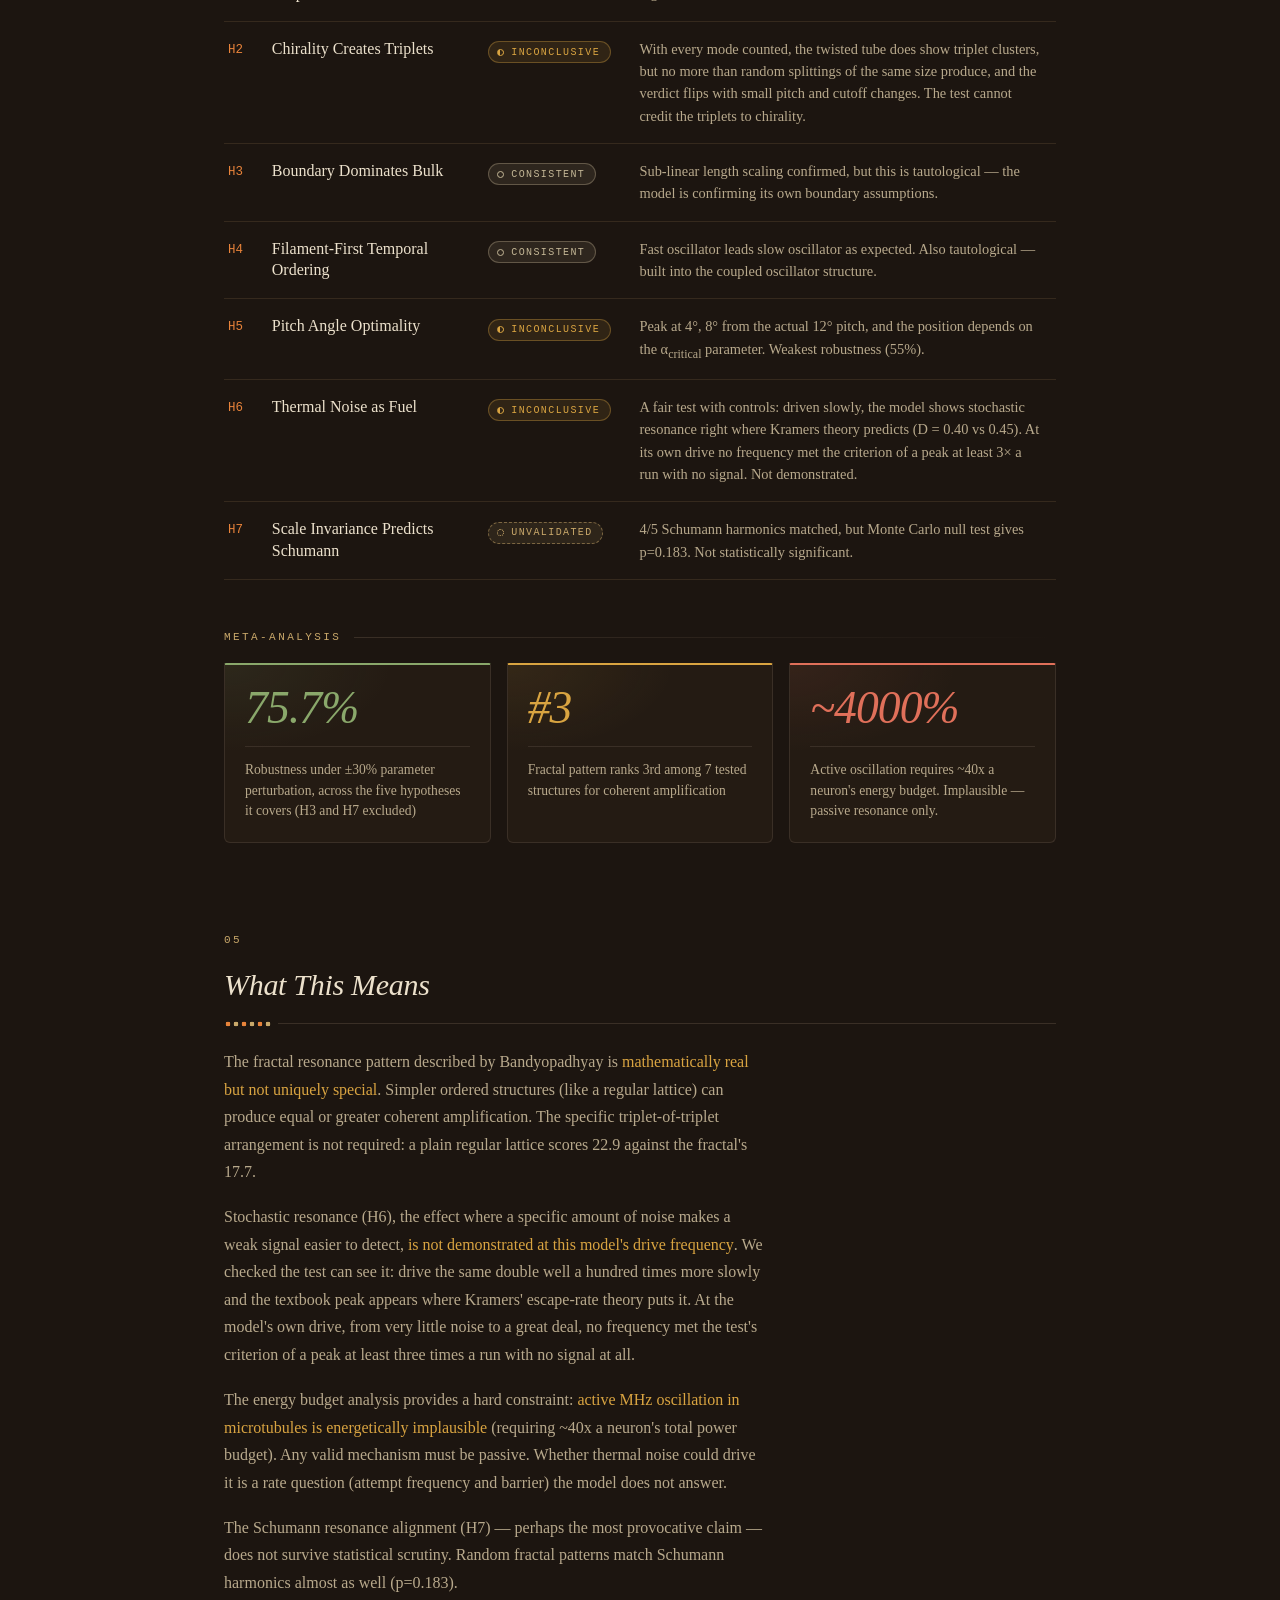
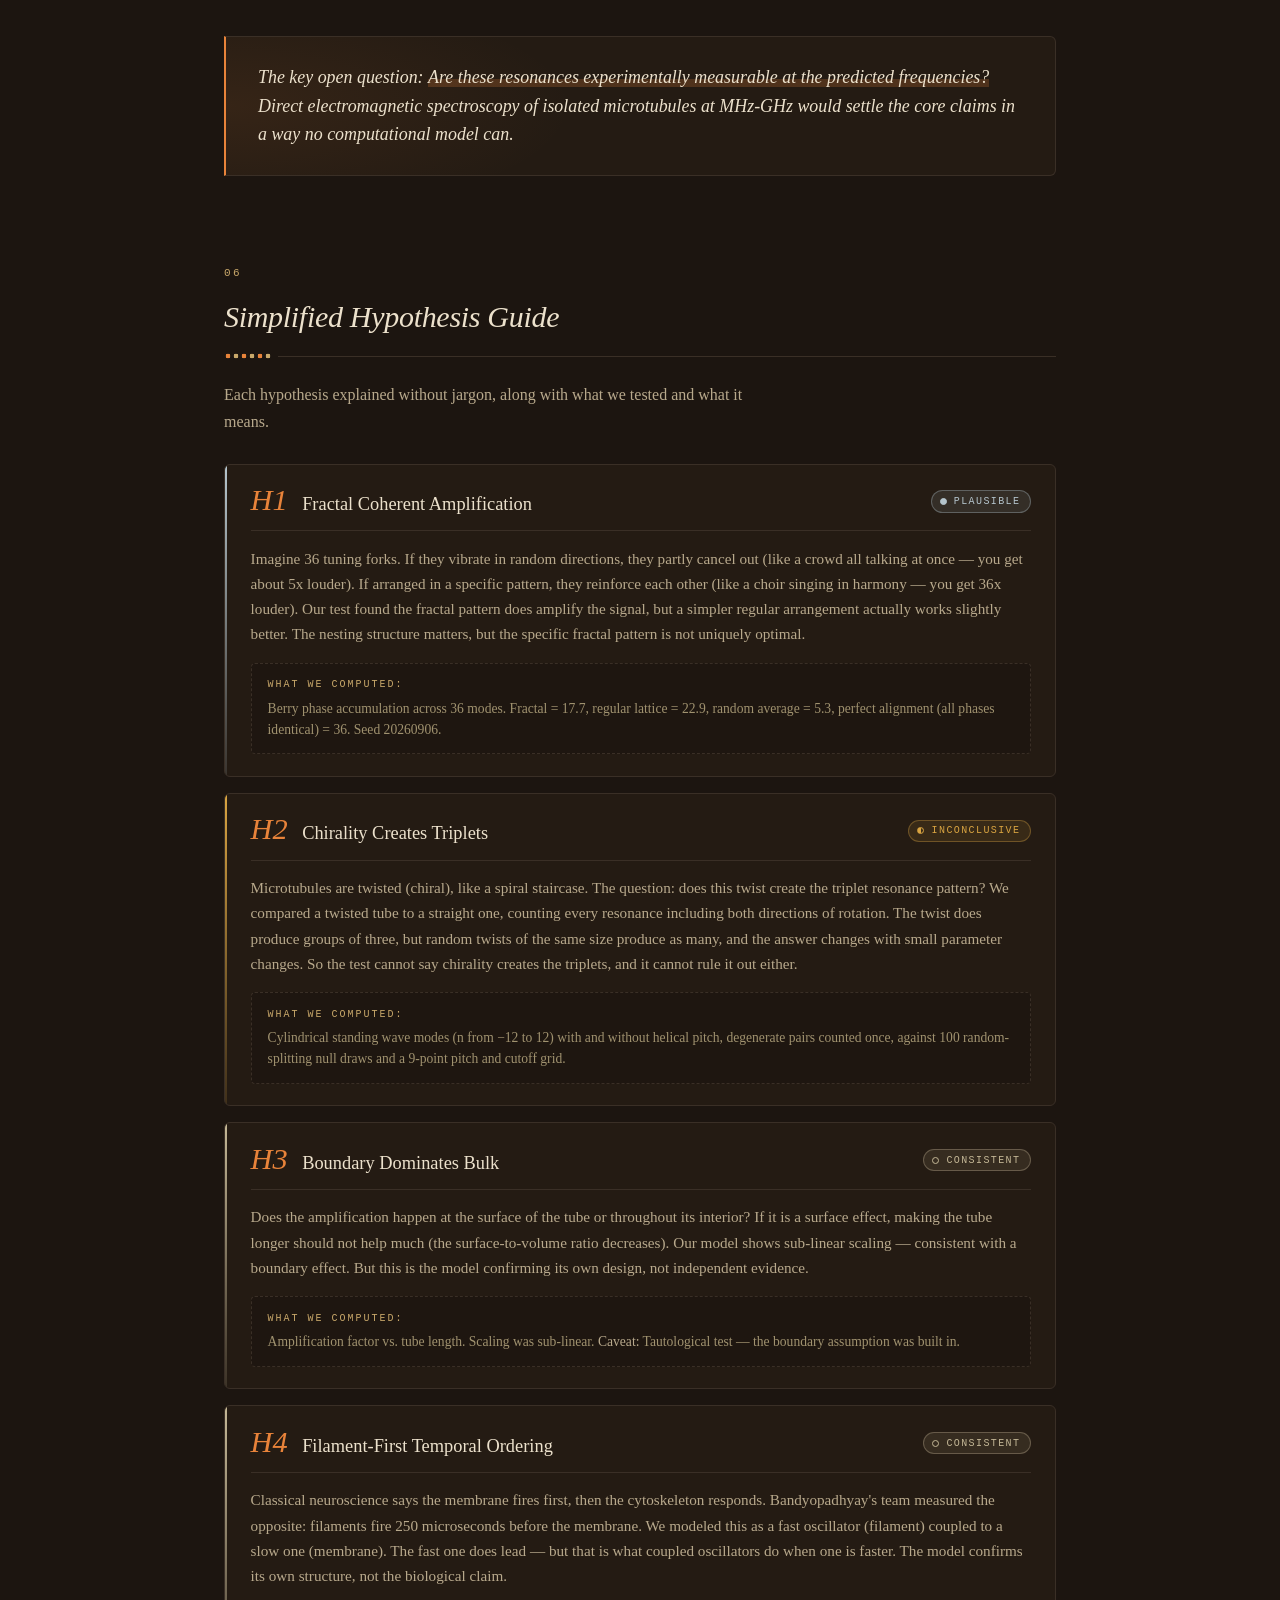
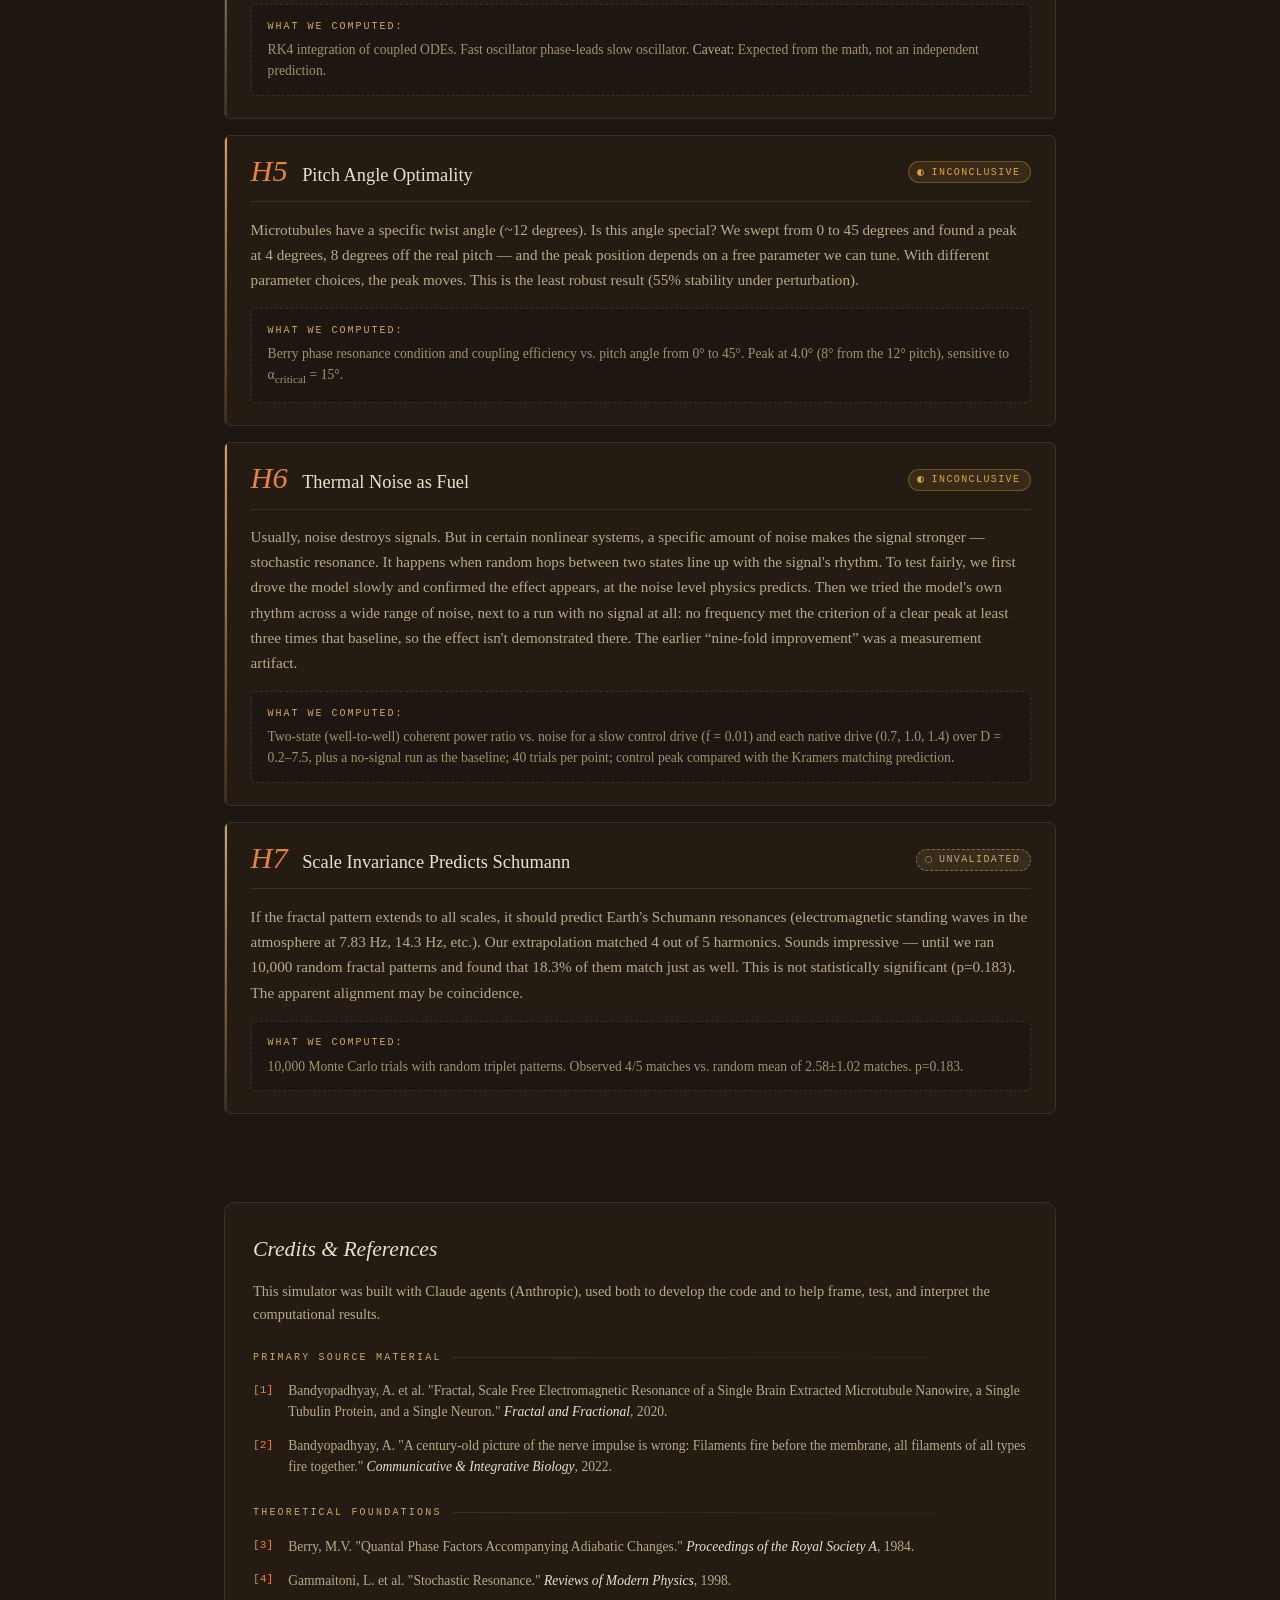
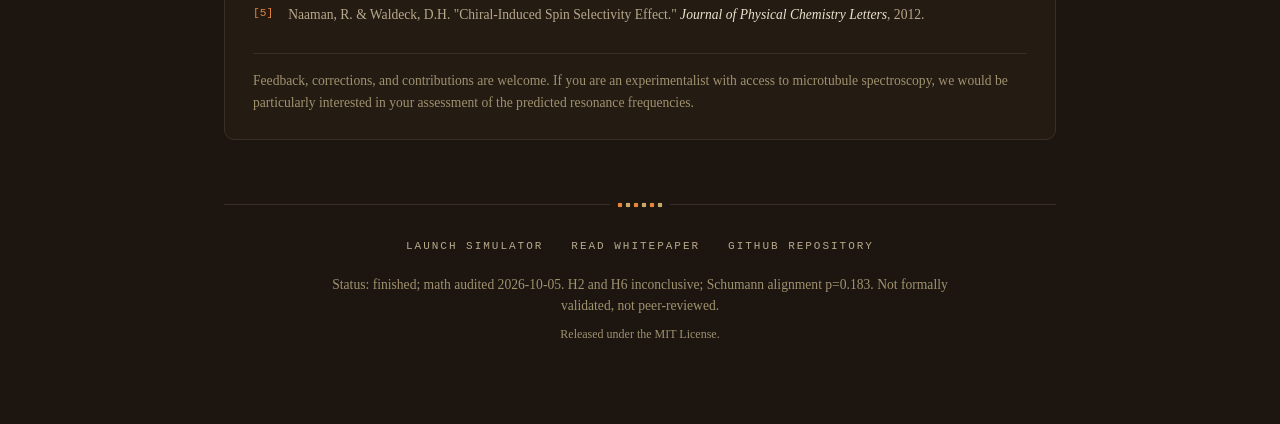
==== commit b7eb4cba: "Visual pass: lit bench, physical color, real lattice, phone-sized canvases Simulator canvases (sim.j" ====
--- a/index.html
+++ b/index.html
@@ -43,6 +43,12 @@
   <main id="main-content">
 
   <!-- ============ HERO ============ -->
+  <div class="hero-stage">
+  <div class="hero-atmos" aria-hidden="true">
+    <span class="mt mt-1"></span>
+    <span class="mt mt-2"></span>
+    <span class="mt mt-3"></span>
+  </div>
   <div class="hero">
     <div class="hero-shell">
       <div class="hero-copy">
@@ -64,6 +70,7 @@
       </div>
     </div>
   </div>
+  </div>
 
   <div class="landing-container">
 
@@ -71,7 +78,7 @@
     <section class="section">
       <h2 class="section-title">Seven hypotheses, one browser</h2>
 
-      <p class="plain-words" style="font-size:1.05rem; line-height:1.65; max-width:62ch; margin:0 0 1.6rem;">
+      <p class="plain-words lede">
         <strong>Start inside the cell:</strong> inside every one of your cells are tiny hollow tubes &mdash;
         <em>microtubules</em> &mdash; that form part of the cell's scaffolding. A handful of physicists
         have wondered whether these tubes might &ldquo;ring&rdquo; like microscopic antennas at
@@ -208,7 +215,7 @@
         </tbody>
       </table>
 
-      <h3 style="font-size: 1rem; color: var(--text); margin-top: 2rem; margin-bottom: 0.8rem;">Meta-Analysis</h3>
+      <h3 class="subhead">Meta-Analysis</h3>
       <div class="meta-highlights">
         <div class="meta-card good">
           <div class="meta-value">75.7%</div>
@@ -319,22 +326,22 @@
     <!-- ============ CREDITS & REFERENCES ============ -->
     <div class="credits-section">
       <h3>Credits &amp; References</h3>
-      <p style="font-size: 0.85rem; color: var(--text-dim); margin-bottom: 1rem;">This simulator was built with Claude agents (Anthropic), used both to develop the code and to help frame, test, and interpret the computational results.</p>
-
-      <h4 style="font-size: 0.8rem; color: var(--text-muted); text-transform: uppercase; letter-spacing: 0.05em; margin-bottom: 0.5rem;">Primary Source Material</h4>
+      <p class="credits-note">This simulator was built with Claude agents (Anthropic), used both to develop the code and to help frame, test, and interpret the computational results.</p>
+
+      <h4 class="credits-kicker">Primary Source Material</h4>
       <ol class="references-list">
         <li data-num="[1]">Bandyopadhyay, A. et al. "Fractal, Scale Free Electromagnetic Resonance of a Single Brain Extracted Microtubule Nanowire, a Single Tubulin Protein, and a Single Neuron." <em>Fractal and Fractional</em>, 2020.</li>
         <li data-num="[2]">Bandyopadhyay, A. "A century-old picture of the nerve impulse is wrong: Filaments fire before the membrane, all filaments of all types fire together." <em>Communicative &amp; Integrative Biology</em>, 2022.</li>
       </ol>
 
-      <h4 style="font-size: 0.8rem; color: var(--text-muted); text-transform: uppercase; letter-spacing: 0.05em; margin-top: 1rem; margin-bottom: 0.5rem;">Theoretical Foundations</h4>
+      <h4 class="credits-kicker">Theoretical Foundations</h4>
       <ol class="references-list" start="3">
         <li data-num="[3]">Berry, M.V. "Quantal Phase Factors Accompanying Adiabatic Changes." <em>Proceedings of the Royal Society A</em>, 1984.</li>
         <li data-num="[4]">Gammaitoni, L. et al. "Stochastic Resonance." <em>Reviews of Modern Physics</em>, 1998.</li>
         <li data-num="[5]">Naaman, R. &amp; Waldeck, D.H. "Chiral-Induced Spin Selectivity Effect." <em>Journal of Physical Chemistry Letters</em>, 2012.</li>
       </ol>
 
-      <p style="font-size: 0.8rem; color: var(--text-muted); margin-top: 1rem;">Feedback, corrections, and contributions are welcome. If you are an experimentalist with access to microtubule spectroscopy, we would be particularly interested in your assessment of the predicted resonance frequencies.</p>
+      <p class="credits-foot">Feedback, corrections, and contributions are welcome. If you are an experimentalist with access to microtubule spectroscopy, we would be particularly interested in your assessment of the predicted resonance frequencies.</p>
     </div>
 
     <!-- ============ FOOTER ============ -->
--- a/landing.css
+++ b/landing.css
@@ -1,6 +1,6 @@
 /* ============================================
    Landing Page Styles
-   Extends the bioluminescent design system
+   House look (css/tokens.css) + a quiet microtubule atmosphere
    ============================================ */
 
 /* Reuse the same design tokens as the simulator */
@@ -30,6 +30,7 @@
   --red: #e0705a;
   --red-dim: #a84b3a;
   --pink: #d98b7a;
+  --brass: #c9a86a;
 
   --text: #ece1cc;
   --text-dim: #b8a98c;
@@ -40,6 +41,25 @@
 
   --radius: 6px;
   --radius-lg: 10px;
+
+  /* Verdict system: one hue + one glyph shape per verdict, so the badge
+     never relies on colour alone. Same hues as the simulator's lab. */
+  --v-plausible: #b4c4cc;
+  --v-consistent: #c4b796;
+  --v-inconclusive: #d9a441;
+  --v-unvalidated: #c9a86a;
+  --v-falsified: #e0705a;
+
+  /* One microtubule wall, side-on: 13 protofilaments round a cylinder,
+     alpha (ember) / beta (brass) tubulin alternating along each one, the
+     3-start helical offset between neighbours, back wall dimmer than front.
+     Tile = one dimer (24 x 104). Generated, not hand-drawn. */
+  --mt-tile: url("data:image/svg+xml,%3Csvg xmlns='http://www.w3.org/2000/svg' width='24' height='104' viewBox='0 0 24 104'%3E%3Cellipse cx='2.22' cy='8.98' rx='4.8' ry='1.78' fill='%23e8833a' fill-opacity='0.14'/%3E%3Cellipse cx='12.54' cy='8.98' rx='4.8' ry='1.78' fill='%23c9a86a' fill-opacity='0.14'/%3E%3Cellipse cx='26.22' cy='8.98' rx='4.8' ry='1.78' fill='%23e8833a' fill-opacity='0.14'/%3E%3Cellipse cx='4.99' cy='21.47' rx='4.8' ry='3.77' fill='%23e8833a' fill-opacity='0.19'/%3E%3Cellipse cx='15.31' cy='21.47' rx='4.8' ry='3.77' fill='%23c9a86a' fill-opacity='0.19'/%3E%3Cellipse cx='28.99' cy='21.47' rx='4.8' ry='3.77' fill='%23e8833a' fill-opacity='0.19'/%3E%3Cellipse cx='-5.92' cy='40.95' rx='4.8' ry='4.89' fill='%23c9a86a' fill-opacity='0.22'/%3E%3Cellipse cx='7.76' cy='40.95' rx='4.8' ry='4.89' fill='%23e8833a' fill-opacity='0.22'/%3E%3Cellipse cx='18.08' cy='40.95' rx='4.8' ry='4.89' fill='%23c9a86a' fill-opacity='0.22'/%3E%3Cellipse cx='31.76' cy='40.95' rx='4.8' ry='4.89' fill='%23e8833a' fill-opacity='0.22'/%3E%3Cellipse cx='-3.15' cy='62.97' rx='4.8' ry='4.89' fill='%23c9a86a' fill-opacity='0.22'/%3E%3Cellipse cx='10.53' cy='62.97' rx='4.8' ry='4.89' fill='%23e8833a' fill-opacity='0.22'/%3E%3Cellipse cx='20.85' cy='62.97' rx='4.8' ry='4.89' fill='%23c9a86a' fill-opacity='0.22'/%3E%3Cellipse cx='34.53' cy='62.97' rx='4.8' ry='4.89' fill='%23e8833a' fill-opacity='0.22'/%3E%3Cellipse cx='-10.7' cy='82.48' rx='4.8' ry='3.78' fill='%23e8833a' fill-opacity='0.19'/%3E%3Cellipse cx='-0.38' cy='82.48' rx='4.8' ry='3.78' fill='%23c9a86a' fill-opacity='0.19'/%3E%3Cellipse cx='13.3' cy='82.48' rx='4.8' ry='3.78' fill='%23e8833a' fill-opacity='0.19'/%3E%3Cellipse cx='23.62' cy='82.48' rx='4.8' ry='3.78' fill='%23c9a86a' fill-opacity='0.19'/%3E%3Cellipse cx='-7.93' cy='95' rx='4.8' ry='1.79' fill='%23e8833a' fill-opacity='0.14'/%3E%3Cellipse cx='2.39' cy='95' rx='4.8' ry='1.79' fill='%23c9a86a' fill-opacity='0.14'/%3E%3Cellipse cx='16.07' cy='95' rx='4.8' ry='1.79' fill='%23e8833a' fill-opacity='0.14'/%3E%3Cellipse cx='26.39' cy='95' rx='4.8' ry='1.79' fill='%23c9a86a' fill-opacity='0.14'/%3E%3Cpath d='M0 6H24M0 98H24' stroke='%23c9a86a' stroke-opacity='.35' stroke-width='.8'/%3E%3Cellipse cx='-6.84' cy='97.67' rx='4.8' ry='1.11' fill='%23c9a86a' fill-opacity='0.43'/%3E%3Cellipse cx='6.84' cy='97.67' rx='4.8' ry='1.11' fill='%23e8833a' fill-opacity='0.43'/%3E%3Cellipse cx='17.16' cy='97.67' rx='4.8' ry='1.11' fill='%23c9a86a' fill-opacity='0.43'/%3E%3Cellipse cx='30.84' cy='97.67' rx='4.8' ry='1.11' fill='%23e8833a' fill-opacity='0.43'/%3E%3Cellipse cx='-4.07' cy='89.88' rx='4.8' ry='2.86' fill='%23c9a86a' fill-opacity='0.72'/%3E%3Cellipse cx='9.61' cy='89.88' rx='4.8' ry='2.86' fill='%23e8833a' fill-opacity='0.72'/%3E%3Cellipse cx='19.93' cy='89.88' rx='4.8' ry='2.86' fill='%23c9a86a' fill-opacity='0.72'/%3E%3Cellipse cx='33.61' cy='89.88' rx='4.8' ry='2.86' fill='%23e8833a' fill-opacity='0.72'/%3E%3Cellipse cx='-11.62' cy='73.41' rx='4.8' ry='4.46' fill='%23e8833a' fill-opacity='0.93'/%3E%3Cellipse cx='-1.3' cy='73.41' rx='4.8' ry='4.46' fill='%23c9a86a' fill-opacity='0.93'/%3E%3Cellipse cx='12.38' cy='73.41' rx='4.8' ry='4.46' fill='%23e8833a' fill-opacity='0.93'/%3E%3Cellipse cx='22.7' cy='73.41' rx='4.8' ry='4.46' fill='%23c9a86a' fill-opacity='0.93'/%3E%3Cellipse cx='-8.85' cy='52.04' rx='4.8' ry='5.04' fill='%23e8833a' fill-opacity='1'/%3E%3Cellipse cx='1.47' cy='52.04' rx='4.8' ry='5.04' fill='%23c9a86a' fill-opacity='1'/%3E%3Cellipse cx='15.15' cy='52.04' rx='4.8' ry='5.04' fill='%23e8833a' fill-opacity='1'/%3E%3Cellipse cx='25.47' cy='52.04' rx='4.8' ry='5.04' fill='%23c9a86a' fill-opacity='1'/%3E%3Cellipse cx='-6.08' cy='30.66' rx='4.8' ry='4.46' fill='%23e8833a' fill-opacity='0.93'/%3E%3Cellipse cx='4.24' cy='30.66' rx='4.8' ry='4.46' fill='%23c9a86a' fill-opacity='0.93'/%3E%3Cellipse cx='17.92' cy='30.66' rx='4.8' ry='4.46' fill='%23e8833a' fill-opacity='0.93'/%3E%3Cellipse cx='28.24' cy='30.66' rx='4.8' ry='4.46' fill='%23c9a86a' fill-opacity='0.93'/%3E%3Cellipse cx='-3.31' cy='14.16' rx='4.8' ry='2.87' fill='%23e8833a' fill-opacity='0.72'/%3E%3Cellipse cx='7.01' cy='14.16' rx='4.8' ry='2.87' fill='%23c9a86a' fill-opacity='0.72'/%3E%3Cellipse cx='20.69' cy='14.16' rx='4.8' ry='2.87' fill='%23e8833a' fill-opacity='0.72'/%3E%3Cellipse cx='31.01' cy='14.16' rx='4.8' ry='2.87' fill='%23c9a86a' fill-opacity='0.72'/%3E%3Cellipse cx='-0.54' cy='6.34' rx='4.8' ry='1.11' fill='%23e8833a' fill-opacity='0.43'/%3E%3Cellipse cx='9.78' cy='6.34' rx='4.8' ry='1.11' fill='%23c9a86a' fill-opacity='0.43'/%3E%3Cellipse cx='23.46' cy='6.34' rx='4.8' ry='1.11' fill='%23e8833a' fill-opacity='0.43'/%3E%3Cellipse cx='33.78' cy='6.34' rx='4.8' ry='1.11' fill='%23c9a86a' fill-opacity='0.43'/%3E%3C/svg%3E");
+
+  /* The same alternation as a tiny ornament: a strip of dimer beads. */
+  --dimer-strip:
+    radial-gradient(circle at 4px 3px, var(--cyan) 2.1px, transparent 2.6px) 0 0 / 16px 6px repeat-x,
+    radial-gradient(circle at 12px 3px, var(--brass) 2.1px, transparent 2.6px) 0 0 / 16px 6px repeat-x;
 }
 
 * {
@@ -64,16 +84,119 @@
 
 /* ---- Container ---- */
 .landing-container {
-  max-width: 860px;
+  max-width: 880px;
   margin: 0 auto;
-  padding: 0 1.5rem 4rem;
+  padding: 0 1.5rem 5rem;
+  counter-reset: sec;
+}
+
+/* ---- Hero stage + atmosphere ---- */
+.hero-stage {
+  position: relative;
+  isolation: isolate;
+  overflow: hidden;
+}
+
+/* The bench lamp, a faint plotting grid, and three microtubules drifting
+   past at different depths. Decorative only (aria-hidden in the markup). */
+.hero-atmos {
+  position: absolute;
+  inset: 0;
+  z-index: -1;
+  pointer-events: none;
+  /* the whole layer dissolves into the page: no seam under the hero */
+  -webkit-mask-image: linear-gradient(180deg, #000 0%, #000 62%, transparent 100%);
+          mask-image: linear-gradient(180deg, #000 0%, #000 62%, transparent 100%);
+  background:
+    radial-gradient(ellipse 55% 60% at 72% 42%, rgba(232, 131, 58, 0.10), transparent 70%),
+    radial-gradient(ellipse 40% 50% at 18% 20%, rgba(201, 168, 106, 0.06), transparent 70%);
+}
+
+/* plotting-paper dots, fading out toward the edges */
+.hero-atmos::before {
+  content: "";
+  position: absolute;
+  inset: 0;
+  background-image: radial-gradient(circle, rgba(201, 168, 106, 0.16) 1px, transparent 1.4px);
+  background-size: 28px 28px;
+  background-position: 14px 14px;
+  -webkit-mask-image: radial-gradient(ellipse 70% 75% at 55% 45%, #000 20%, transparent 75%);
+          mask-image: radial-gradient(ellipse 70% 75% at 55% 45%, #000 20%, transparent 75%);
+  opacity: 0.55;
+}
+
+/* vignette + a soft fall-off into the page below */
+.hero-atmos::after {
+  content: "";
+  position: absolute;
+  inset: 0;
+  background: radial-gradient(ellipse 120% 90% at 50% 40%, transparent 55%, rgba(14, 10, 7, 0.5) 100%);
+}
+
+.mt {
+  position: absolute;
+  display: block;
+  background-image: var(--mt-tile);
+  background-repeat: repeat-x;
+  transform-origin: 50% 50%;
+  -webkit-mask-image: linear-gradient(90deg, transparent 0%, #000 22%, #000 78%, transparent 100%);
+          mask-image: linear-gradient(90deg, transparent 0%, #000 22%, #000 78%, transparent 100%);
+  animation: mt-tread 90s linear infinite;
+  will-change: background-position;
+}
+
+/* near tube: big, behind the instrument */
+.mt-1 {
+  top: 17%;
+  right: -16%;
+  width: 84%;
+  height: 208px;
+  background-size: 48px 208px;
+  transform: rotate(-11deg);
+  opacity: 0.13;
+  --tread: -960px;
+}
+
+/* far tube: thin, high over the headline */
+.mt-2 {
+  top: 2.5%;
+  left: -18%;
+  width: 72%;
+  height: 78px;
+  background-size: 18px 78px;
+  transform: rotate(-11deg);
+  opacity: 0.09;
+  filter: blur(0.6px);
+  animation-duration: 140s;
+  --tread: -360px;
+}
+
+/* foreground tube: soft, low across the whole stage, drifting the other way */
+.mt-3 {
+  bottom: 2%;
+  left: -12%;
+  width: 124%;
+  height: 156px;
+  background-size: 36px 156px;
+  transform: rotate(-11deg);
+  opacity: 0.08;
+  filter: blur(1.4px);
+  animation-duration: 120s;
+  animation-direction: reverse;
+  --tread: -720px;
+}
+
+@keyframes mt-tread {
+  from { background-position: 0 0; }
+  to   { background-position: var(--tread, -960px) 0; }
 }
 
 /* ---- Hero ---- */
 .hero {
+  position: relative;
   width: min(1220px, calc(100% - 3rem));
   margin: 0 auto;
-  padding: 5.5rem 0 4rem;
+  padding: 6rem 0 5.5rem;
 }
 
 .hero-shell {
@@ -84,41 +207,54 @@
 }
 
 .hero-eyebrow {
+  display: flex;
+  align-items: center;
+  gap: 0.8rem;
   color: var(--amber);
   font-family: var(--font-mono);
   font-size: 0.7rem;
-  letter-spacing: 0.14em;
+  letter-spacing: 0.22em;
   text-transform: uppercase;
-  margin-bottom: 1rem;
+  margin-bottom: 1.25rem;
+}
+
+.hero-eyebrow::before {
+  content: "";
+  flex: 0 0 auto;
+  width: 30px;
+  height: 6px;
+  background: var(--dimer-strip);
 }
 
 .hero h1 {
   font-size: clamp(3rem, 5.6vw, 5.7rem);
   font-style: italic;
-  font-weight: 400;
+  font-weight: 380;
   font-variation-settings: 'opsz' 144;
   letter-spacing: -0.02em;
   color: var(--text);
   line-height: 0.95;
+  text-shadow: 0 2px 30px rgba(28, 21, 16, 0.8);
 }
 
 .hero h1 em {
   color: var(--cyan);
+  text-shadow: 0 0 42px rgba(232, 131, 58, 0.28);
 }
 
 .hero .tagline {
   color: var(--text-dim);
-  font-size: 1.02rem;
-  margin-top: 1.5rem;
-  max-width: 46ch;
+  font-size: 1.08rem;
+  margin-top: 1.6rem;
+  max-width: 44ch;
   line-height: 1.6;
 }
 
 .finding-line {
   display: grid;
   gap: 0.35rem;
-  margin-top: 1.4rem;
-  padding-left: 1rem;
+  margin-top: 1.5rem;
+  padding: 0.15rem 0 0.15rem 1rem;
   border-left: 2px solid var(--red-dim);
   color: var(--text-muted);
   font-family: var(--font-mono);
@@ -132,9 +268,30 @@
   position: relative;
   height: 450px;
   overflow: hidden;
-  border: 1px solid var(--border);
+  border: 1px solid var(--border-glow);
+  border-radius: 3px;
   background: var(--bg-panel);
-  box-shadow: 0 30px 80px rgba(0, 0, 0, 0.36), 0 0 70px rgba(232, 131, 58, 0.055);
+  box-shadow:
+    0 40px 90px rgba(0, 0, 0, 0.45),
+    0 0 0 6px rgba(28, 21, 16, 0.55),
+    0 0 0 7px rgba(74, 59, 40, 0.55),
+    0 0 90px rgba(232, 131, 58, 0.08);
+}
+
+/* registration ticks at the four corners: an instrument plate, not a card */
+.simulator-preview::before {
+  content: "";
+  position: absolute;
+  inset: 8px;
+  z-index: 3;
+  pointer-events: none;
+  --tick: rgba(232, 131, 58, 0.7);
+  background:
+    linear-gradient(var(--tick), var(--tick)) 0 0 / 14px 1px,
+    linear-gradient(var(--tick), var(--tick)) 0 0 / 1px 14px,
+    linear-gradient(var(--tick), var(--tick)) 100% 0 / 14px 1px,
+    linear-gradient(var(--tick), var(--tick)) 100% 0 / 1px 14px;
+  background-repeat: no-repeat;
 }
 
 .simulator-preview::after {
@@ -142,7 +299,7 @@
   position: absolute;
   inset: 0;
   pointer-events: none;
-  box-shadow: inset 0 0 0 1px rgba(232, 131, 58, 0.08);
+  box-shadow: inset 0 0 0 1px rgba(232, 131, 58, 0.08), inset 0 0 60px rgba(14, 10, 7, 0.5);
 }
 
 .simulator-preview iframe {
@@ -169,19 +326,41 @@
   color: var(--text-dim);
   font-family: var(--font-mono);
   font-size: 0.68rem;
-  letter-spacing: 0.08em;
+  letter-spacing: 0.14em;
   text-decoration: none;
   text-transform: uppercase;
   backdrop-filter: blur(10px);
 }
 
+.preview-link span {
+  display: inline-flex;
+  align-items: center;
+  gap: 0.6rem;
+}
+
+/* the live dot */
+.preview-link span::before {
+  content: "";
+  width: 6px;
+  height: 6px;
+  border-radius: 50%;
+  background: var(--green);
+  box-shadow: 0 0 0 3px rgba(138, 168, 107, 0.18);
+  animation: live-pulse 2.6s ease-in-out infinite;
+}
+
+@keyframes live-pulse {
+  0%, 100% { box-shadow: 0 0 0 3px rgba(138, 168, 107, 0.18); }
+  50% { box-shadow: 0 0 0 6px rgba(138, 168, 107, 0.04); }
+}
+
 .preview-link strong { color: var(--cyan); font-weight: 500; }
 .preview-link:hover strong { color: #fff; }
 
 .hero-actions {
   display: flex;
   gap: 1rem;
-  margin-top: 1.8rem;
+  margin-top: 2rem;
   flex-wrap: wrap;
 }
 
@@ -189,7 +368,7 @@
   display: inline-flex;
   align-items: center;
   gap: 0.5rem;
-  padding: 0.7rem 1.5rem;
+  padding: 0.75rem 1.5rem;
   background: var(--cyan);
   border: 1px solid var(--cyan);
   color: var(--bg-deep);
@@ -199,20 +378,22 @@
   border-radius: var(--radius);
   cursor: pointer;
   text-decoration: none;
-  transition: all 0.2s;
+  box-shadow: 0 10px 30px rgba(232, 131, 58, 0.18), inset 0 1px 0 rgba(255, 220, 180, 0.35);
+  transition: background 0.2s, border-color 0.2s, box-shadow 0.2s;
 }
 
 .btn-primary:hover {
   background: #f09048;
   border-color: #f09048;
+  box-shadow: 0 12px 36px rgba(232, 131, 58, 0.28), inset 0 1px 0 rgba(255, 220, 180, 0.4);
 }
 
 .btn-secondary {
   display: inline-flex;
   align-items: center;
   gap: 0.5rem;
-  padding: 0.7rem 1.5rem;
-  background: transparent;
+  padding: 0.75rem 1.5rem;
+  background: rgba(28, 21, 16, 0.55);
   border: 1px solid var(--border-glow);
   color: var(--text);
   font-size: 0.95rem;
@@ -221,37 +402,92 @@
   border-radius: var(--radius);
   cursor: pointer;
   text-decoration: none;
-  transition: all 0.2s;
+  transition: border-color 0.2s, color 0.2s;
 }
 
 .btn-secondary:hover {
-  border-color: var(--border-glow);
+  border-color: rgba(232, 131, 58, 0.55);
   color: var(--cyan);
 }
 
 /* ---- Sections ---- */
 .section {
-  margin-top: 3rem;
-}
-
+  margin-top: 5.5rem;
+}
+
+.landing-container > .section:first-child {
+  margin-top: 3.5rem;
+}
+
+/* Section heads: a mono folio (01, 02 ...) over the italic display title,
+   one hairline under it, and a short strip of dimer beads sat on that rule. */
 .section-title {
-  font-size: 1.6rem;
+  counter-increment: sec;
+  position: relative;
+  font-size: var(--text-h2, 1.875rem);
   font-style: italic;
-  font-weight: 400;
+  font-weight: 380;
+  font-variation-settings: 'opsz' 96;
+  letter-spacing: -0.01em;
   color: var(--text);
-  margin-bottom: 1rem;
-  padding-bottom: 0.5rem;
+  margin-bottom: 1.5rem;
+  padding-bottom: 0.85rem;
   border-bottom: 1px solid var(--border);
 }
 
+.section-title::before {
+  content: counter(sec, decimal-leading-zero);
+  content: counter(sec, decimal-leading-zero) / "";
+  display: block;
+  margin-bottom: 0.55rem;
+  font-family: var(--font-mono);
+  font-style: normal;
+  font-size: 0.6875rem;
+  font-weight: 500;
+  letter-spacing: 0.22em;
+  color: var(--brass);
+}
+
+.section-title::after {
+  content: "";
+  position: absolute;
+  left: 0;
+  bottom: -3.5px;
+  width: 48px;
+  height: 6px;
+  background: var(--dimer-strip);
+  background-color: var(--bg-deep);
+  box-shadow: 6px 0 0 var(--bg-deep);
+}
+
 .section p {
   color: var(--text-dim);
-  margin-bottom: 1rem;
-  font-size: 0.95rem;
+  margin-bottom: 1.1rem;
+  font-size: 1rem;
+  line-height: 1.72;
+  max-width: 68ch;
 }
 
 .section p:last-child {
   margin-bottom: 0;
+}
+
+/* The plain-words lede under the first title: the title's hairline is the
+   only rule (tokens.css gives .plain-words its own top rule; drop it here). */
+.plain-words.lede,
+.section-title + .plain-words {
+  border-top: 0;
+  padding-top: 0;
+  margin: 0 0 2.25rem;
+  max-width: 62ch;
+  font-size: 1.1rem;
+  line-height: 1.68;
+  color: var(--text-dim);
+}
+
+.plain-words.lede strong {
+  color: var(--text);
+  font-weight: 560;
 }
 
 .highlight {
@@ -268,20 +504,36 @@
 .is-grid {
   display: grid;
   grid-template-columns: 1fr 1fr;
-  gap: 1rem;
+  gap: 1.25rem 2.5rem;
   margin-top: 1rem;
 }
 
 .is-card {
   border-top: 1px solid var(--border);
-  padding: 1.2rem 0 0;
-}
+  padding: 1.1rem 0 0;
+  position: relative;
+}
+
+.is-card::before {
+  content: "";
+  position: absolute;
+  top: -1px;
+  left: 0;
+  width: 32px;
+  height: 1px;
+  background: currentColor;
+}
+
+.is-card.yes { color: var(--green); }
+.is-card.no { color: var(--red); }
 
 .is-card h3 {
-  font-size: 0.85rem;
+  font-family: var(--font-mono);
+  font-size: 0.6875rem;
+  font-weight: 500;
   text-transform: uppercase;
-  letter-spacing: 0.05em;
-  margin-bottom: 0.8rem;
+  letter-spacing: 0.22em;
+  margin-bottom: 0.9rem;
 }
 
 .is-card.yes h3 {
@@ -298,10 +550,10 @@
 }
 
 .is-card li {
-  font-size: 0.85rem;
-  color: var(--text-dim);
-  padding: 0.3rem 0;
-  padding-left: 1.2rem;
+  font-size: 0.92rem;
+  color: var(--text-dim);
+  padding: 0.38rem 0;
+  padding-left: 1.4rem;
   position: relative;
   line-height: 1.5;
 }
@@ -322,232 +574,467 @@
   font-weight: 700;
 }
 
-/* ---- Quote Block ---- */
+/* ---- Callout (the open question) ---- */
 .callout {
-  background: var(--bg-card);
-  border-left: 3px solid var(--cyan);
-  padding: 1rem 1.2rem;
-  margin: 1.5rem 0;
+  position: relative;
+  margin: 2.5rem 0 0;
+  padding: 1.6rem 1.75rem 1.6rem 2rem;
+  background:
+    radial-gradient(ellipse 60% 120% at 0% 50%, rgba(232, 131, 58, 0.09), transparent 70%),
+    var(--bg-panel);
+  border: 1px solid var(--border);
+  border-left: 2px solid var(--cyan);
   border-radius: 0 var(--radius) var(--radius) 0;
   font-style: italic;
   color: var(--text);
-  font-size: 0.95rem;
+  font-size: 1.12rem;
+  line-height: 1.6;
+}
+
+.callout strong {
+  font-weight: 520;
+  color: var(--text);
+  background: linear-gradient(transparent 62%, rgba(232, 131, 58, 0.22) 62%);
 }
 
 /* ---- Panels Preview ---- */
 .panels-grid {
   display: grid;
   grid-template-columns: 1fr 1fr;
-  gap: 0.8rem;
-  margin-top: 1rem;
+  gap: 1rem;
+  margin-top: 1.75rem;
+  counter-reset: none;
 }
 
 .panel-preview {
-  background: var(--bg-card);
+  position: relative;
+  background:
+    linear-gradient(180deg, rgba(232, 131, 58, 0.035), transparent 60%),
+    var(--bg-panel);
   border: 1px solid var(--border);
   border-radius: var(--radius);
-  padding: 0.8rem 1rem;
+  padding: 1.15rem 1.25rem 1.25rem;
+  overflow: hidden;
+  transition: border-color 0.25s;
+}
+
+.panel-preview:hover { border-color: var(--border-glow); }
+
+/* a small line drawing of each panel, top right */
+.panel-preview::after {
+  content: "";
+  position: absolute;
+  top: 0.9rem;
+  right: 1rem;
+  width: 44px;
+  height: 30px;
+  background-repeat: no-repeat;
+  background-position: center;
+  background-size: contain;
+  opacity: 0.85;
+}
+
+/* 1: triplet-of-triplet peaks */
+.panel-preview:nth-child(1)::after {
+  background-image: url("data:image/svg+xml,%3Csvg xmlns='http://www.w3.org/2000/svg' viewBox='0 0 44 30' fill='none' stroke='%23e8833a' stroke-width='1.2' stroke-linecap='round' stroke-linejoin='round'%3E%3Cpath d='M1 28h42' stroke='%234a3b28'/%3E%3Cpath d='M2 28 5 18 7 28 9 12 11 28 13 6 15 28M17 28 20 18 22 28 24 12 26 28 28 6 30 28M32 28 35 18 37 28 39 12 41 28 43 6' /%3E%3C/svg%3E");
+}
+
+/* 2: 13-protofilament cross-section */
+.panel-preview:nth-child(2)::after {
+  background-image: url("data:image/svg+xml,%3Csvg xmlns='http://www.w3.org/2000/svg' viewBox='0 0 44 30'%3E%3Cg fill='%23e8833a'%3E%3Ccircle cx='22' cy='3.5' r='2.1'/%3E%3Ccircle cx='27.4' cy='4.8' r='2.1' fill='%23c9a86a'/%3E%3Ccircle cx='31.6' cy='8.3' r='2.1'/%3E%3Ccircle cx='33.4' cy='13.3' r='2.1' fill='%23c9a86a'/%3E%3Ccircle cx='32.8' cy='18.7' r='2.1'/%3E%3Ccircle cx='29.7' cy='23.2' r='2.1' fill='%23c9a86a'/%3E%3Ccircle cx='24.9' cy='25.7' r='2.1'/%3E%3Ccircle cx='19.1' cy='25.7' r='2.1' fill='%23c9a86a'/%3E%3Ccircle cx='14.3' cy='23.2' r='2.1'/%3E%3Ccircle cx='11.2' cy='18.7' r='2.1' fill='%23c9a86a'/%3E%3Ccircle cx='10.6' cy='13.3' r='2.1'/%3E%3Ccircle cx='12.4' cy='8.3' r='2.1' fill='%23c9a86a'/%3E%3Ccircle cx='16.6' cy='4.8' r='2.1'/%3E%3C/g%3E%3C/svg%3E");
+}
+
+/* 3: fast trace leading a slow one */
+.panel-preview:nth-child(3)::after {
+  background-image: url("data:image/svg+xml,%3Csvg xmlns='http://www.w3.org/2000/svg' viewBox='0 0 44 30' fill='none' stroke-linecap='round'%3E%3Cpath d='M1 10h8l2-7 2 14 2-7h28' stroke='%23e8833a' stroke-width='1.2'/%3E%3Cpath d='M1 23h16c3 0 4-6 7-6s4 6 7 6h12' stroke='%23c9a86a' stroke-width='1.2'/%3E%3Cpath d='M11 2v26M24 2v26' stroke='%234a3b28' stroke-dasharray='1.5 2'/%3E%3C/svg%3E");
+}
+
+/* 4: vortex rings */
+.panel-preview:nth-child(4)::after {
+  background-image: url("data:image/svg+xml,%3Csvg xmlns='http://www.w3.org/2000/svg' viewBox='0 0 44 30' fill='none' stroke-width='1.2'%3E%3Ccircle cx='22' cy='15' r='13' stroke='%234a3b28'/%3E%3Ccircle cx='22' cy='15' r='9' stroke='%23c9a86a' stroke-dasharray='3 2.2'/%3E%3Ccircle cx='22' cy='15' r='5' stroke='%23e8833a'/%3E%3Ccircle cx='22' cy='15' r='1.4' fill='%23e8833a' stroke='none'/%3E%3C/svg%3E");
+}
+
+/* 5: seven verdict ticks */
+.panel-preview:nth-child(5)::after {
+  width: 70px;
+  background-image: url("data:image/svg+xml,%3Csvg xmlns='http://www.w3.org/2000/svg' viewBox='0 0 70 30' stroke-width='1.2'%3E%3Cg fill='none'%3E%3Ccircle cx='5' cy='15' r='3.6' fill='%23b4c4cc' stroke='%23b4c4cc'/%3E%3Ccircle cx='15' cy='15' r='3.6' stroke='%23d9a441'/%3E%3Cpath d='M15 11.4a3.6 3.6 0 0 0 0 7.2z' fill='%23d9a441'/%3E%3Ccircle cx='25' cy='15' r='3.6' stroke='%23c4b796'/%3E%3Ccircle cx='35' cy='15' r='3.6' stroke='%23c4b796'/%3E%3Ccircle cx='45' cy='15' r='3.6' stroke='%23d9a441'/%3E%3Cpath d='M45 11.4a3.6 3.6 0 0 0 0 7.2z' fill='%23d9a441'/%3E%3Ccircle cx='55' cy='15' r='3.6' stroke='%23d9a441'/%3E%3Cpath d='M55 11.4a3.6 3.6 0 0 0 0 7.2z' fill='%23d9a441'/%3E%3Ccircle cx='65' cy='15' r='3.6' stroke='%23c9a86a' stroke-dasharray='2 1.6'/%3E%3C/g%3E%3C/svg%3E");
 }
 
 .panel-preview .panel-num {
-  font-family: var(--font-mono);
-  font-size: 0.7rem;
-  color: var(--text-muted);
-}
+  display: flex;
+  align-items: center;
+  gap: 0.6rem;
+  font-family: var(--font-mono);
+  font-size: 0.6875rem;
+  letter-spacing: 0.22em;
+  text-transform: uppercase;
+  color: var(--brass);
+  padding-right: 64px;
+}
+
+.panel-preview .panel-num::after {
+  content: "";
+  flex: 1;
+  height: 1px;
+  max-width: 60px;
+  background: linear-gradient(90deg, var(--border-glow), transparent);
+}
+
+.panel-preview.full-width .panel-num { padding-right: 90px; }
 
 .panel-preview h3 {
-  font-size: 0.85rem;
-  color: var(--cyan);
-  margin: 0.2rem 0 0.3rem;
+  font-size: 1.15rem;
+  font-weight: 450;
+  color: var(--text);
+  margin: 0.7rem 0 0.4rem;
+  line-height: 1.25;
 }
 
 .panel-preview p {
-  font-size: 0.8rem;
+  font-size: 0.9rem;
   color: var(--text-dim);
   margin: 0;
-  line-height: 1.5;
+  line-height: 1.55;
 }
 
 .panel-preview.full-width {
   grid-column: 1 / -1;
+  background:
+    radial-gradient(ellipse 50% 140% at 100% 0%, rgba(232, 131, 58, 0.08), transparent 70%),
+    var(--bg-panel);
+  border-color: var(--border-glow);
 }
 
 /* ---- Results Table ---- */
 .results-table {
   width: 100%;
   border-collapse: collapse;
-  margin-top: 1rem;
-  font-size: 0.85rem;
+  margin-top: 1.75rem;
+  font-size: 0.9rem;
+  font-variant-numeric: tabular-nums;
 }
 
 .results-table th {
   text-align: left;
-  padding: 0.6rem 0.8rem;
-  color: var(--text-dim);
+  padding: 0 0.9rem 0.7rem;
+  color: var(--text-muted);
+  font-family: var(--font-mono);
   font-weight: 500;
-  border-bottom: 2px solid var(--border);
-  font-size: 0.75rem;
+  border-bottom: 1px solid var(--border-glow);
+  font-size: 0.625rem;
   text-transform: uppercase;
-  letter-spacing: 0.05em;
+  letter-spacing: 0.22em;
 }
 
 .results-table td {
-  padding: 0.6rem 0.8rem;
-  border-bottom: 1px solid rgba(30, 42, 74, 0.5);
+  padding: 1rem 0.9rem;
+  border-bottom: 1px solid rgba(74, 59, 40, 0.55);
   color: var(--text);
-}
-
-.results-table tr:hover td {
-  background: rgba(232, 131, 58, 0.03);
+  vertical-align: top;
+}
+
+.results-table td:first-child,
+.results-table th:first-child { padding-left: 0.25rem; }
+
+.results-table td:nth-child(2) {
+  font-size: 1rem;
+  font-weight: 450;
+  line-height: 1.35;
+  width: 26%;
+}
+
+.results-table td:nth-child(3) { padding-top: 1.05rem; }
+
+.results-table td:nth-child(4) {
+  color: var(--text-dim);
+  line-height: 1.55;
+}
+
+.results-table tbody tr {
+  transition: background 0.2s;
+}
+
+.results-table tbody tr:hover td {
+  background: rgba(232, 131, 58, 0.035);
 }
 
 .results-table .hypo-id-col {
   font-family: var(--font-mono);
-  font-size: 0.8rem;
-  color: var(--text-muted);
+  font-size: 0.78rem;
+  font-weight: 500;
+  color: var(--cyan);
   white-space: nowrap;
-}
-
-/* ---- Verdict Badges (reused from simulator) ---- */
+  padding-top: 1.12rem;
+}
+
+/* ---- Verdict Badges (same hues as the simulator) ---- */
 .verdict-badge {
+  --v: var(--text-dim);
   display: inline-flex;
   align-items: center;
-  padding: 0.15rem 0.5rem;
+  gap: 0.45rem;
+  padding: 0.22rem 0.6rem 0.22rem 0.5rem;
   border-radius: 999px;
-  font-size: 0.7rem;
+  font-family: var(--font-mono);
+  font-size: 0.625rem;
   font-weight: 500;
+  letter-spacing: 0.14em;
+  text-transform: uppercase;
+  line-height: 1.3;
   white-space: nowrap;
-}
-
-.verdict-badge.plausible {
-  background: rgba(143, 163, 173, 0.15);
-  color: #b4c4cc;
-  border: 1px solid rgba(143, 163, 173, 0.3);
-}
-
-.verdict-badge.falsified {
-  background: rgba(224, 112, 90, 0.15);
-  color: var(--red);
-  border: 1px solid rgba(224, 112, 90, 0.3);
-}
-
-.verdict-badge.consistent {
-  background: rgba(160, 146, 111, 0.15);
-  color: #c4b796;
-  border: 1px solid rgba(160, 146, 111, 0.3);
-}
-
-.verdict-badge.inconclusive {
-  background: rgba(217, 164, 65, 0.15);
-  color: var(--amber);
-  border: 1px solid rgba(217, 164, 65, 0.3);
-}
+  color: var(--v);
+  background: color-mix(in srgb, var(--v) 11%, transparent);
+  border: 1px solid color-mix(in srgb, var(--v) 34%, transparent);
+}
+
+/* the glyph: filled = plausible, ring = consistent (self-confirming),
+   half = inconclusive, dashed = unvalidated, cross-filled = falsified */
+.verdict-badge::before {
+  content: "";
+  flex: 0 0 auto;
+  width: 7px;
+  height: 7px;
+  border-radius: 50%;
+  border: 1.2px solid currentColor;
+  box-sizing: border-box;
+}
+
+.verdict-badge.plausible { --v: var(--v-plausible); }
+.verdict-badge.plausible::before { background: currentColor; }
+
+.verdict-badge.falsified { --v: var(--v-falsified); }
+.verdict-badge.falsified::before { background: currentColor; border-radius: 1px; transform: rotate(45deg); }
+
+.verdict-badge.consistent { --v: var(--v-consistent); }
+
+.verdict-badge.inconclusive { --v: var(--v-inconclusive); }
+.verdict-badge.inconclusive::before { background: linear-gradient(90deg, currentColor 50%, transparent 50%); }
 
 .verdict-badge.unvalidated {
-  background: rgba(206, 147, 216, 0.15);
-  color: #c9a86a;
-  border: 1px solid rgba(206, 147, 216, 0.3);
-}
+  --v: var(--v-unvalidated);
+  border-style: dashed;
+  border-color: color-mix(in srgb, var(--v) 50%, transparent);
+}
+.verdict-badge.unvalidated::before { border-style: dotted; border-width: 1.5px; }
 
 /* ---- Meta Highlights ---- */
+.subhead {
+  display: flex;
+  align-items: center;
+  gap: 0.8rem;
+  margin: 3rem 0 1rem;
+  font-family: var(--font-mono);
+  font-size: 0.6875rem;
+  font-weight: 500;
+  letter-spacing: 0.22em;
+  text-transform: uppercase;
+  color: var(--brass);
+}
+
+.subhead::after {
+  content: "";
+  flex: 1;
+  height: 1px;
+  background: linear-gradient(90deg, var(--border), transparent);
+}
+
 .meta-highlights {
   display: grid;
   grid-template-columns: repeat(3, 1fr);
-  gap: 0.8rem;
+  gap: 1rem;
   margin-top: 1rem;
 }
 
 .meta-card {
-  background: var(--bg-card);
+  --m: var(--text-dim);
+  position: relative;
+  background:
+    radial-gradient(ellipse 90% 70% at 0% 0%, color-mix(in srgb, var(--m) 9%, transparent), transparent 70%),
+    var(--bg-panel);
   border: 1px solid var(--border);
-  border-radius: var(--radius);
-  padding: 1rem;
-  text-align: center;
+  border-top: 2px solid var(--m);
+  border-radius: 2px 2px var(--radius) var(--radius);
+  padding: 1.25rem 1.25rem 1.3rem;
+  text-align: left;
 }
 
 .meta-card .meta-value {
-  font-family: var(--font-mono);
-  font-size: 1.4rem;
-  font-weight: 700;
-  margin-bottom: 0.3rem;
+  font-family: var(--font-sans);
+  font-style: italic;
+  font-size: clamp(2.3rem, 1.6rem + 2vw, 2.85rem);
+  font-weight: 380;
+  font-variation-settings: 'opsz' 144;
+  font-variant-numeric: lining-nums;
+  letter-spacing: -0.02em;
+  line-height: 1;
+  margin-bottom: 0.95rem;
+  color: var(--m);
 }
 
 .meta-card .meta-label {
-  font-size: 0.75rem;
-  color: var(--text-dim);
-  line-height: 1.4;
-}
-
-.meta-card.good .meta-value { color: var(--green); }
-.meta-card.warn .meta-value { color: var(--amber); }
-.meta-card.bad .meta-value { color: var(--red); }
+  padding-top: 0.85rem;
+  border-top: 1px solid var(--border);
+  font-size: 0.85rem;
+  color: var(--text-dim);
+  line-height: 1.5;
+}
+
+.meta-card.good { --m: var(--green); }
+.meta-card.warn { --m: var(--amber); }
+.meta-card.bad  { --m: var(--red); }
 
 /* ---- Hypothesis Guide Cards ---- */
 .hypo-guide-grid {
   display: grid;
   grid-template-columns: 1fr;
-  gap: 0.8rem;
-  margin-top: 1rem;
+  gap: 1rem;
+  margin-top: 1.75rem;
 }
 
 .hypo-guide-card {
-  background: var(--bg-card);
+  --v: var(--border-glow);
+  position: relative;
+  background: var(--bg-panel);
   border: 1px solid var(--border);
   border-radius: var(--radius);
-  padding: 1rem 1.2rem;
-}
+  padding: 1.4rem 1.5rem 1.35rem 1.6rem;
+  overflow: hidden;
+}
+
+/* verdict-coloured spine */
+.hypo-guide-card::before {
+  content: "";
+  position: absolute;
+  left: 0;
+  top: 0;
+  bottom: 0;
+  width: 2px;
+  background: linear-gradient(180deg, var(--v), color-mix(in srgb, var(--v) 15%, transparent));
+}
+
+.hypo-guide-card:has(.verdict-badge.plausible) { --v: var(--v-plausible); }
+.hypo-guide-card:has(.verdict-badge.consistent) { --v: var(--v-consistent); }
+.hypo-guide-card:has(.verdict-badge.inconclusive) { --v: var(--v-inconclusive); }
+.hypo-guide-card:has(.verdict-badge.unvalidated) { --v: var(--v-unvalidated); }
 
 .hypo-guide-header {
   display: flex;
-  align-items: center;
-  gap: 0.6rem;
-  margin-bottom: 0.6rem;
+  align-items: baseline;
+  gap: 0.9rem;
+  margin-bottom: 0.9rem;
+  padding-bottom: 0.9rem;
+  border-bottom: 1px solid var(--border);
 }
 
 .hypo-guide-header .hg-id {
-  font-family: var(--font-mono);
-  font-size: 0.7rem;
+  flex: 0 0 auto;
+  font-family: var(--font-sans);
+  font-style: italic;
+  font-size: 1.9rem;
+  font-weight: 380;
+  font-variation-settings: 'opsz' 144;
+  line-height: 0.9;
+  color: var(--cyan);
+  min-width: 2.2ch;
+}
+
+.hypo-guide-header h3 {
+  font-size: 1.15rem;
+  color: var(--text);
+  font-weight: 450;
+  line-height: 1.25;
+  flex: 1;
+}
+
+.hypo-guide-header .verdict-badge { align-self: center; }
+
+.hypo-guide-card p {
+  font-size: 0.95rem;
+  color: var(--text-dim);
+  margin: 0;
+  line-height: 1.66;
+  max-width: none;
+}
+
+.hypo-guide-card .hg-test {
+  margin-top: 1rem;
+  padding: 0.85rem 1rem;
+  font-size: 0.85rem;
+  line-height: 1.55;
   color: var(--text-muted);
-}
-
-.hypo-guide-header h3 {
-  font-size: 0.9rem;
-  color: var(--text);
-  font-weight: 600;
-  flex: 1;
-}
-
-.hypo-guide-card p {
-  font-size: 0.85rem;
-  color: var(--text-dim);
-  margin: 0;
-  line-height: 1.6;
-}
-
-.hypo-guide-card .hg-test {
-  margin-top: 0.5rem;
-  font-size: 0.8rem;
-  color: var(--text-muted);
+  background: rgba(28, 21, 16, 0.6);
+  border: 1px dashed var(--border);
+  border-radius: 4px;
 }
 
 .hypo-guide-card .hg-test strong {
   color: var(--text-dim);
   font-weight: 500;
+}
+
+.hypo-guide-card .hg-test strong:first-child {
+  display: block;
+  margin-bottom: 0.3rem;
+  font-family: var(--font-mono);
+  font-size: 0.625rem;
+  letter-spacing: 0.2em;
+  text-transform: uppercase;
+  color: var(--brass);
 }
 
 /* ---- Credits ---- */
 .credits-section {
-  margin-top: 3rem;
-  padding: 1.5rem;
-  background: var(--bg-card);
+  margin-top: 5.5rem;
+  padding: 1.75rem 1.75rem 1.6rem;
+  background: var(--bg-panel);
   border: 1px solid var(--border);
   border-radius: var(--radius-lg);
 }
 
 .credits-section h3 {
-  font-size: 1rem;
-  color: var(--cyan);
+  font-size: 1.35rem;
+  font-style: italic;
+  font-weight: 400;
+  color: var(--text);
   margin-bottom: 0.8rem;
+}
+
+.credits-note {
+  font-size: 0.9rem;
+  color: var(--text-dim);
+  margin-bottom: 1.4rem;
+  line-height: 1.6;
+}
+
+.credits-kicker {
+  display: flex;
+  align-items: center;
+  gap: 0.7rem;
+  margin: 1.3rem 0 0.5rem;
+  font-family: var(--font-mono);
+  font-size: 0.625rem;
+  font-weight: 500;
+  color: var(--brass);
+  text-transform: uppercase;
+  letter-spacing: 0.22em;
+}
+
+.credits-kicker::after {
+  content: "";
+  flex: 1;
+  height: 1px;
+  background: linear-gradient(90deg, var(--border), transparent);
+}
+
+.credits-note + .credits-kicker { margin-top: 0; }
+
+.credits-foot {
+  font-size: 0.85rem;
+  color: var(--text-muted);
+  margin-top: 1.4rem;
+  padding-top: 1rem;
+  border-top: 1px solid var(--border);
+  line-height: 1.6;
 }
 
 .references-list {
@@ -556,43 +1043,63 @@
 }
 
 .references-list li {
-  font-size: 0.8rem;
-  color: var(--text-dim);
-  padding: 0.3rem 0;
-  padding-left: 1.5rem;
+  font-size: 0.85rem;
+  color: var(--text-dim);
+  padding: 0.4rem 0;
+  padding-left: 2.2rem;
   position: relative;
-  line-height: 1.5;
+  line-height: 1.55;
 }
 
 .references-list li::before {
   content: attr(data-num);
   position: absolute;
   left: 0;
-  color: var(--text-muted);
+  top: 0.5rem;
+  color: var(--cyan);
   font-family: var(--font-mono);
   font-size: 0.7rem;
 }
+
+.references-list em { color: var(--text); }
 
 /* ---- Footer ---- */
 .landing-footer {
-  margin-top: 3rem;
-  padding-top: 1.5rem;
+  margin-top: 4rem;
+  padding-top: 2rem;
   border-top: 1px solid var(--border);
   text-align: center;
+  position: relative;
+}
+
+.landing-footer::before {
+  content: "";
+  position: absolute;
+  top: -3.5px;
+  left: 50%;
+  width: 48px;
+  height: 6px;
+  transform: translateX(-50%);
+  background: var(--dimer-strip);
+  background-color: var(--bg-deep);
+  box-shadow: 6px 0 0 var(--bg-deep), -6px 0 0 var(--bg-deep);
 }
 
 .footer-links {
   display: flex;
   justify-content: center;
-  gap: 1.5rem;
+  gap: 1.75rem;
   flex-wrap: wrap;
-  margin-bottom: 1rem;
+  margin-bottom: 1.1rem;
 }
 
 .footer-links a {
   color: var(--text-dim);
   text-decoration: none;
-  font-size: 0.85rem;
+  font-family: var(--font-mono);
+  font-size: 0.6875rem;
+  letter-spacing: 0.18em;
+  text-transform: uppercase;
   transition: color 0.2s;
 }
 
@@ -601,11 +1108,11 @@
 }
 
 .footer-status {
-  font-size: 0.8rem;
+  font-size: 0.85rem;
   color: var(--text-muted);
   max-width: 640px;
   margin: 0 auto 0.5rem;
-  line-height: 1.5;
+  line-height: 1.55;
 }
 
 .footer-license {
@@ -617,7 +1124,8 @@
 @media (max-width: 768px) {
   .hero {
     width: min(100% - 2rem, 680px);
-    padding-top: 5rem;
+    padding-top: 4.5rem;
+    padding-bottom: 3.5rem;
   }
   .hero-shell { grid-template-columns: 1fr; }
   .hero h1 { font-size: clamp(3.25rem, 15vw, 5rem); }
@@ -627,6 +1135,15 @@
   .panels-grid { grid-template-columns: 1fr; }
   .meta-highlights { grid-template-columns: 1fr; }
   .hero-actions { flex-direction: column; align-items: flex-start; }
+  .section { margin-top: 4rem; }
+  .landing-container { padding: 0 1.25rem 4rem; }
+  .mt-1 { top: 70%; right: -40%; width: 150%; height: 156px; background-size: 36px 156px; opacity: 0.11; --tread: -720px; }
+  .mt-2 { top: 1%; left: -30%; width: 130%; }
+  .mt-3 { bottom: 0; }
+  .meta-card .meta-value { font-size: 2.4rem; }
+  .callout { padding: 1.3rem 1.25rem 1.3rem 1.4rem; font-size: 1.05rem; }
+  .hypo-guide-card { padding: 1.2rem 1.15rem 1.15rem 1.3rem; }
+  .credits-section { padding: 1.4rem 1.2rem; }
 }
 
 /* Phones: the four-column results table is wider than the screen, so each
@@ -645,14 +1162,31 @@
   .results-table tr {
     display: grid;
     grid-template-columns: auto 1fr;
-    gap: 0.35rem 0.75rem;
-    padding: 0.9rem 0;
-    border-bottom: 1px solid rgba(30, 42, 74, 0.5);
+    gap: 0.45rem 0.75rem;
+    padding: 1.1rem 0;
+    border-bottom: 1px solid rgba(74, 59, 40, 0.55);
   }
-  .results-table td { padding: 0; border-bottom: 0; }
+  .results-table td,
+  .results-table td:first-child { padding: 0; border-bottom: 0; width: auto; }
+  .results-table .hypo-id-col { padding-top: 0.2rem; }
   .results-table td:nth-child(n + 3) { grid-column: 1 / -1; }
-  .results-table td:nth-child(2) { font-weight: 600; }
+  .results-table td:nth-child(3) { padding-top: 0.15rem; }
+  .results-table td:nth-child(2) { font-weight: 500; width: auto; font-size: 1.02rem; }
   .results-table tr:hover td { background: none; }
+
+  .hypo-guide-header {
+    display: grid;
+    grid-template-columns: auto 1fr;
+    align-items: baseline;
+    gap: 0.5rem 0.75rem;
+  }
+  .hypo-guide-header .verdict-badge { grid-column: 2; justify-self: start; }
+}
+
+/* Motion: the tubes tread, the live dot breathes. Both stop when asked. */
+@media (prefers-reduced-motion: reduce) {
+  .mt,
+  .preview-link span::before { animation: none; }
 }
 
 /* ---- Scrollbar (match simulator) ---- */
